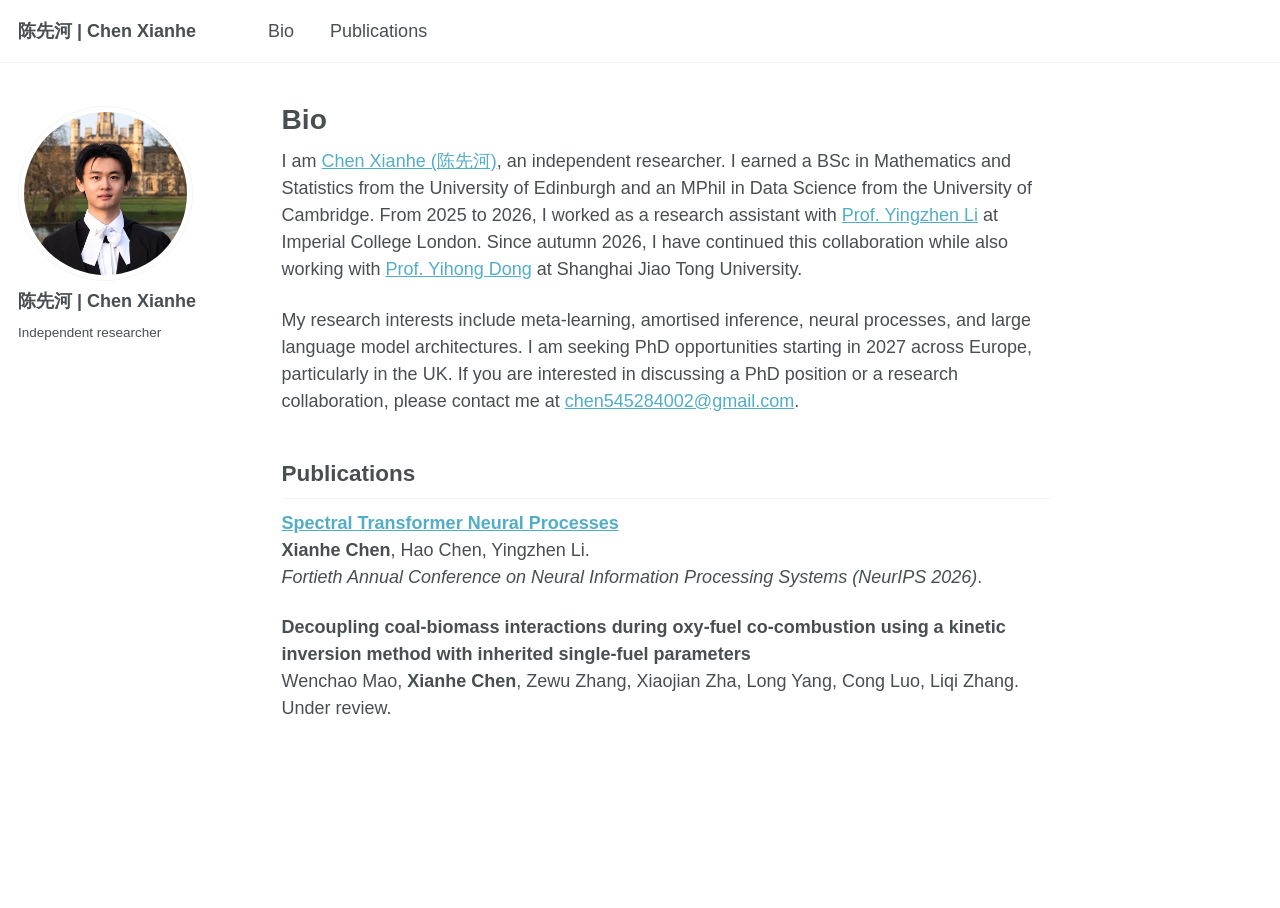
==== index.html @ 6006684e "Add files via upload" ====
<!doctype html><html lang="en"><head><meta charset="utf-8"><meta name="viewport" content="width=device-width, initial-scale=1"><title>Bio - 陈先河 | Chen Xianhe</title><meta name="description" content="Chen Xianhe, independent researcher"><link rel="stylesheet" href="./main.css"></head><body><div class="masthead"><div class="masthead__inner-wrap"><div class="masthead__menu"><nav id="site-nav" class="greedy-nav"><ul class="visible-links"><li class="masthead__menu-item masthead__menu-item--lg persist"><a href="./">陈先河 | Chen Xianhe</a></li><li class="masthead__menu-item"><a href="./">Bio</a></li><li class="masthead__menu-item"><a href="#publications">Publications</a></li></ul></nav></div></div></div><div id="main" role="main"><div class="sidebar sticky"><div itemscope itemtype="http://schema.org/Person"><div class="author__avatar"><img src="./images/chen-xianhe-avatar.png" class="author__avatar" alt="Chen Xianhe"></div><div class="author__content"><h3 class="author__name">陈先河 | Chen Xianhe</h3><p class="author__bio">Independent researcher</p></div></div></div><article class="page" itemscope itemtype="http://schema.org/CreativeWork"><div class="page__inner-wrap"><header><h1 class="page__title" itemprop="headline">Bio</h1></header><section class="page__content" itemprop="text"><p>I am <a href="./about-me/">Chen Xianhe (陈先河)</a>, an independent researcher. I earned a BSc in Mathematics and Statistics from the University of Edinburgh and an MPhil in Data Science from the University of Cambridge. From 2025 to 2026, I worked as a research assistant with <a href="https://profiles.imperial.ac.uk/yingzhen.li">Prof. Yingzhen Li</a> at Imperial College London. Since autumn 2026, I have continued this collaboration while also working with <a href="https://scholar.google.com/citations?user=-bNMkykAAAAJ">Prof. Yihong Dong</a> at Shanghai Jiao Tong University.</p><p>My research interests include meta-learning, amortised inference, neural processes, and large language model architectures. I am seeking PhD opportunities starting in 2027 across Europe, particularly in the UK. If you are interested in discussing a PhD position or a research collaboration, please contact me at <a href="mailto:chen545284002@gmail.com">chen545284002@gmail.com</a>.</p><h2 id="publications">Publications</h2><p><strong><a href="https://arxiv.org/abs/2605.09498">Spectral Transformer Neural Processes</a></strong><br><strong>Xianhe Chen</strong>, Hao Chen, Yingzhen Li.<br><em>Fortieth Annual Conference on Neural Information Processing Systems (NeurIPS 2026)</em>.</p><p><strong>Decoupling coal-biomass interactions during oxy-fuel co-combustion using a kinetic inversion method with inherited single-fuel parameters</strong><br>Wenchao Mao, <strong>Xianhe Chen</strong>, Zewu Zhang, Xiaojian Zha, Long Yang, Cong Luo, Liqi Zhang.<br>Under review.</p></section></div></article></div></body></html>
---- main.css ----
:root{--global-base-color: #2f7f93;--global-bg-color: #fff;--global-footer-bg-color: #f2f3f3;--global-border-color: #f2f3f3;--global-dark-border-color: #bdc1c4;--global-code-background-color: #fafafa;--global-code-text-color: #313436;--global-fig-caption-color: mix(#fff, #494e52, 25%);--global-link-color: #52adc8;--global-link-color-hover: mix(#000, #2f7f93, 25%);--global-link-color-visited: mix(#fff, #2f7f93, 25%);--global-masthead-link-color: #494e52;--global-masthead-link-color-hover: mix(#000, #7a8288, 25%);--global-text-color: #494e52;--global-text-color-light: #bdc1c4;--global-thead-color: #f2f3f3}html[data-theme="dark"]{--global-base-color: #0ea1c5;--global-bg-color: #474747;--global-footer-bg-color: #474747;--global-border-color: #bdc1c4;--global-dark-border-color: #dadada;--global-code-background-color: #fafafa;--global-code-text-color: #313436;--global-fig-caption-color: #bdc1c4;--global-link-color: #0ea1c5;--global-link-color-hover: #0b7994;--global-link-color-visited: #4ab9d4;--global-masthead-link-color: #fff;--global-masthead-link-color-hover: #0ea1c5;--global-text-color: #fff;--global-text-color-light: #f3f3f3;--global-thead-color: #ededed}a:focus{outline:thin dotted #f89406;outline:5px auto #f89406;outline-offset:-2px}*,*:before,*:after{-moz-box-sizing:border-box;-webkit-box-sizing:border-box;box-sizing:border-box}html{box-sizing:border-box;background-color:var(--global-bg-color);font-size:16px;-webkit-text-size-adjust:100%;-ms-text-size-adjust:100%}@media (min-width: 48em){html{font-size:18px}}body{margin:0}::-moz-selection{color:#fff;background:#000}::selection{color:#fff;background:#000}article,aside,details,figcaption,figure,footer,header,hgroup,main,nav,section{display:block}audio,canvas,video{display:inline-block;*display:inline;*zoom:1}audio:not([controls]){display:none}a{color:var(--global-link-color)}a:hover,a:active{outline:0}sub,sup{position:relative;font-size:75%;line-height:0;vertical-align:baseline}sup{top:-0.5em}sub{bottom:-0.25em}img{max-width:100%;width:auto\9;height:auto;vertical-align:middle;border:0;-ms-interpolation-mode:bicubic}#map_canvas img,.google-maps img{max-width:none}button,input,select,textarea{margin:0;font-size:100%;vertical-align:middle}button,input{*overflow:visible;line-height:normal}button::-moz-focus-inner,input::-moz-focus-inner{padding:0;border:0}button,html input[type="button"],input[type="reset"],input[type="submit"]{-webkit-appearance:button;cursor:pointer}label,select,button,input[type="button"],input[type="reset"],input[type="submit"],input[type="radio"],input[type="checkbox"]{cursor:pointer}input[type="search"]{box-sizing:content-box;-webkit-appearance:textfield}input[type="search"]::-webkit-search-decoration,input[type="search"]::-webkit-search-cancel-button{-webkit-appearance:none}textarea{overflow:auto;vertical-align:top}html{position:relative;min-height:100%;scroll-behavior:smooth}body{color:var(--global-text-color);background-color:var(--global-bg-color);margin:0;padding:70px 0 0;padding-bottom:9em;font-family:-apple-system,".SFNSText-Regular","San Francisco","Roboto","Segoe UI","Helvetica Neue","Lucida Grande",Arial,sans-serif;line-height:1.5}body.overflow--hidden{overflow:hidden}h1,h2,h3,h4,h5,h6{margin:2em 0 0.5em;line-height:1.2;font-family:-apple-system,".SFNSText-Regular","San Francisco","Roboto","Segoe UI","Helvetica Neue","Lucida Grande",Arial,sans-serif;font-weight:bold}h1{margin-top:0;font-size:1.563em}h2{font-size:1.25em}h3{font-size:1em}h4{font-size:.75em}h5{font-size:.75em}h6{font-size:.75em}small,.small{font-size:.75em}p{margin-bottom:1.3em}u,ins{text-decoration:none;border-bottom:1px solid var(--global-text-color)}u a,ins a{color:inherit}del a{color:inherit}p,pre,blockquote,ul,ol,dl,figure,table,fieldset{orphans:3;widows:3}abbr[title],abbr[data-original-title]{text-decoration:none;cursor:help;border-bottom:1px dotted var(--global-text-color)}blockquote{margin:2em 1em 2em 0;padding-left:1em;padding-right:1em;font-style:italic;border-left:0.25em solid var(--global-border-color)}blockquote cite{font-style:italic}blockquote cite:before{content:"\2014";padding-right:5px}a:hover,a:active{outline:0}tt,code,kbd,samp,pre{font-family:Monaco,Consolas,"Lucida Console",monospace}pre{overflow-x:auto}a>code,figcaption>code,li>code,p>code,td>code{color:var(--global-code-text-color);padding-top:0.1rem;padding-bottom:0.1rem;font-size:.75em;background:var(--global-code-background-color);border:1px solid var(--global-thead-color);border-radius:4px;box-shadow:0 1px 1px rgba(0,0,0,0.125)}a>code:before,a>code:after,figcaption>code:before,figcaption>code:after,li>code:before,li>code:after,p>code:before,p>code:after,td>code:before,td>code:after{letter-spacing:-0.2em;content:"\00a0"}a>code{color:inherit}pre>code{color:var(--global-code-text-color)}hr{display:block;margin:1em 0;border:0;border-top:1px solid var(--global-border-color)}ul li,ol li{margin-bottom:0.5em}li ul,li ol{margin-top:0.5em}figure{display:-webkit-box;display:flex;-webkit-box-pack:justify;justify-content:space-between;-webkit-box-align:start;align-items:flex-start;flex-wrap:wrap;margin:2em 0}figure img,figure iframe,figure .fluid-width-video-wrapper{margin-bottom:1em}figure img{width:100%;border-radius:4px;-webkit-transition:all 0.2s ease-in-out;transition:all 0.2s ease-in-out}figure>a{display:block}@media (min-width: 37.5em){figure.half>a,figure.half>img{width:calc(50% - 0.5em)}}figure.half figcaption{width:100%}@media (min-width: 37.5em){figure.third>a,figure.third>img{width:calc(33.3333% - 0.5em)}}figure.third figcaption{width:100%}figcaption{margin-bottom:0.5em;color:var(--global-fig-caption-color);font-family:Georgia,Times,serif;font-size:.75em}figcaption a{color:inherit;text-decoration:none;border-bottom:1px solid var(--global-border-color);-webkit-transition:all 0.2s ease-in-out;transition:all 0.2s ease-in-out}figcaption a:hover{color:#000;border-bottom-color:#000}svg:not(:root){overflow:hidden}nav ul{margin:0;padding:0}nav li{list-style:none}nav a{text-decoration:none}nav ul li,nav ol li{margin-bottom:0}nav li ul,nav li ol{margin-top:0}@-webkit-keyframes intro{0%{opacity:0}100%{opacity:1}}@keyframes intro{0%{opacity:0}100%{opacity:1}}b,i,strong,em,blockquote,p,q,span,figure,img,h1,h2,header,input,a,tr,td,form button,input[type="submit"],.btn,#goog-wm-sb,.highlight,.archive__item-teaser{-webkit-transition:all 0.2s ease-in-out;transition:all 0.2s ease-in-out}@media print{.masthead,.toc,.page__share,.page__related,.ads,.page__footer{display:none}}.hidden{display:none;visibility:hidden}.load{display:none}.transparent{opacity:0}.visually-hidden,.screen-reader-text,.screen-reader-text span,.screen-reader-shortcut{position:absolute !important;clip:rect(1px, 1px, 1px, 1px);height:1px !important;width:1px !important;border:0 !important;overflow:hidden}body:hover .visually-hidden a,body:hover .visually-hidden input,body:hover .visually-hidden button{display:none !important}.screen-reader-text:focus,.screen-reader-shortcut:focus{clip:auto !important;height:auto !important;width:auto !important;display:block;font-size:1em;font-weight:bold;padding:15px 23px 14px;background:var(--global-text-color);z-index:100000;text-decoration:none;box-shadow:0 0 2px 2px rgba(0,0,0,0.6)}.skip-link{position:fixed;z-index:20;margin:0;font-family:-apple-system,".SFNSText-Regular","San Francisco","Roboto","Segoe UI","Helvetica Neue","Lucida Grande",Arial,sans-serif;white-space:nowrap}.skip-link li{height:0;width:0;list-style:none}.text-left{text-align:left}.text-center{text-align:center}.text-right{text-align:right}.text-justify{text-align:justify}.text-nowrap{white-space:nowrap}.cf{clear:both}.wrapper{max-width:925px;margin-left:auto;margin-right:auto}.wrapper:after{content:" ";display:block;clear:both}.wordwrap{white-space:pre-wrap;white-space:-moz-pre-wrap;white-space:-pre-wrap;white-space:-o-pre-wrap;word-wrap:break-word}.align-left{display:block;margin-left:auto;margin-right:auto}@media (min-width: 37.5em){.align-left{float:left;margin-right:1em}}.align-right{display:block;margin-left:auto;margin-right:auto}@media (min-width: 37.5em){.align-right{float:right;margin-left:1em}}.align-center{display:block;margin-left:auto;margin-right:auto}@media (min-width: 57.8125em){.full{margin-right:-19.4915254237% !important}}.icon{display:inline-block;fill:currentColor;width:1em;height:1.1em;line-height:1;position:relative;top:-0.1em;vertical-align:middle}.icon-pad-right{padding-right:0.5em;margin-right:0.5em}.social-icons .fa{color:#000}.social-icons .fa-bluesky,.social-icons .fa-bluesky-square{color:#1184fe}.social-icons .fa-behance,.social-icons .fa-behance-square{color:#1769FF}.social-icons .fa-dribbble{color:#ea4c89}.social-icons .fa-facebook,.social-icons .fa-facebook-square{color:#3b5998}.social-icons .fa-flickr{color:#ff0084}.social-icons .fa-foursquare{color:#0072b1}.social-icons .fa-google-plus,.social-icons .fa-google-plus-square{color:#dd4b39}.social-icons .fa-instagram{color:#517fa4}.social-icons .fa-kaggle,.social-icons .fa-kaggle-square{color:#20c0ff}.social-icons .fa-lastfm,.social-icons .fa-lastfm-square{color:#d51007}.social-icons .fa-linkedin,.social-icons .fa-linkedin-square{color:#007bb6}.social-icons .fa-mastodon,.social-icons .fa-mastodon-square{color:#6364ff}.social-icons .ai-orcid,.social-icons .ai-orcid-square{color:#a6ce39}.social-icons .fa-pinterest,.social-icons .fa-pinterest-p,.social-icons .fa-pinterest-square{color:#cb2027}.social-icons .fa-rss,.social-icons .fa-rss-square{color:#fa9b39}.social-icons .fa-soundcloud{color:#f30}.social-icons .fa-stack-exchange,.social-icons .fa-stack-overflow{color:#fe7a15}.social-icons .fa-tumblr,.social-icons .fa-tumblr-square{color:#32506d}.social-icons .fa-twitter,.social-icons .fa-twitter-square{color:#55acee}.social-icons .fa-vimeo,.social-icons .fa-vimeo-square{color:#1ab7ea}.social-icons .fa-vine{color:#00bf8f}.social-icons .fa-youtube,.social-icons .fa-youtube-square,.social-icons .fa-youtube-play{color:#b00}.social-icons .fa-xing,.social-icons .fa-xing-square{color:#006567}.navicon{position:relative;display:inline-block;vertical-align:middle;width:28px;height:4px;background:var(--global-masthead-link-color);margin:auto;-webkit-transition:0.3s;transition:0.3s}.navicon:before,.navicon:after{content:"";position:absolute;left:0;width:28px;height:4px;background:var(--global-masthead-link-color);-webkit-transition:0.3s;transition:0.3s}.navicon:before{top:-8px}.navicon:after{bottom:-8px}.close .navicon{background:transparent}.close .navicon:before,.close .navicon:after{-webkit-transform-origin:50% 50%;-ms-transform-origin:50% 50%;transform-origin:50% 50%;top:0;width:28px}.close .navicon:before{-webkit-transform:rotate3d(0, 0, 1, 45deg);transform:rotate3d(0, 0, 1, 45deg)}.close .navicon:after{-webkit-transform:rotate3d(0, 0, 1, -45deg);transform:rotate3d(0, 0, 1, -45deg)}@media (min-width: 57.8125em){.sticky{clear:both;position:-webkit-sticky;position:sticky;top:2em}.sticky::after{clear:both;content:"";display:table}.sticky>*{display:block}}.well{min-height:20px;padding:19px;margin-bottom:20px;background-color:#f5f5f5;border:1px solid #e3e3e3;border-radius:4px;box-shadow:inset 0 1px 1px rgba(0,0,0,0.05)}.show-modal{overflow:hidden;position:relative}.show-modal:before{position:absolute;content:"";top:0;left:0;width:100%;height:100%;z-index:999;background-color:rgba(255,255,255,0.85)}.show-modal .modal{display:block}.modal{display:none;position:fixed;width:300px;top:50%;left:50%;margin-left:-150px;margin-top:-150px;min-height:0;z-index:9999;background:var(--global-text-color);border:1px solid var(--global-border-color);border-radius:4px;box-shadow:0 1px 1px rgba(0,0,0,0.125)}.modal__title{margin:0;padding:0.5em 1em}.modal__supporting-text{padding:0 1em 0.5em 1em}.modal__actions{padding:0.5em 1em;border-top:1px solid var(--global-border-color)}.footnote{color:var(--global-text-color-light);text-decoration:none}.footnotes{color:var(--global-text-color-light)}.footnotes ol,.footnotes li,.footnotes p{margin-bottom:0;font-size:.75em}a.reversefootnote{color:var(--global-text-color-light);text-decoration:none}a.reversefootnote:hover{text-decoration:underline}.required{color:#ee5f5b;font-weight:bold}table{margin-bottom:1em;width:100%;font-family:-apple-system,".SFNSText-Regular","San Francisco","Roboto","Segoe UI","Helvetica Neue","Lucida Grande",Arial,sans-serif;font-size:.75em;border-collapse:collapse;border:1px solid var(--global-border-color)}table+table{margin-top:1em}thead{background-color:var(--global-border-color);border-bottom:1px solid var(--global-border-color)}th{padding:0.5em;font-weight:bold;text-align:left;border-right:1px solid var(--global-border-color)}td{padding:0.5em;border-bottom:1px solid var(--global-border-color);border-right:1px solid var(--global-border-color)}tr,td,th{vertical-align:middle}.btn,#goog-wm-sb{display:inline-block;margin-bottom:0.25em;padding:0.5em 1em;color:#fff !important;font-family:-apple-system,".SFNSText-Regular","San Francisco","Roboto","Segoe UI","Helvetica Neue","Lucida Grande",Arial,sans-serif;font-size:.75em;font-weight:bold;text-align:center;text-decoration:none;background-color:var(--global-base-color);border:0 !important;border-radius:4px;cursor:pointer}.btn:hover,#goog-wm-sb:hover{background-color:#333}.btn .icon,#goog-wm-sb .icon{margin-right:0.5em}.btn .icon+.hidden,#goog-wm-sb .icon+.hidden{margin-left:-0.5em}.btn--block{display:block;width:100%}.btn--block+.btn--block{margin-top:0.25em}.btn--inverse{color:var(--global-text-color-light) !important;border:1px solid var(--global-border-color) !important;background-color:var(--global-bg-color)}.btn--inverse:hover{color:#fff !important;border-color:var(--global-text-color-light)}.btn--light-outline{border:1px solid #fff !important;background-color:transparent}.btn--info{background-color:#2f7f93}.btn--info:hover{background-color:#266676}.btn--warning{background-color:#f89406}.btn--warning:hover{background-color:#c67605}.btn--success{background-color:#62c462}.btn--success:hover{background-color:#4e9d4e}.btn--danger{background-color:#ee5f5b}.btn--danger:hover{background-color:#be4c49}.btn--disabled{pointer-events:none;cursor:not-allowed;filter:alpha(opacity=65);box-shadow:none;opacity:0.65}.btn--bluesky{background-color:#1184fe}.btn--bluesky:hover{background-color:#0e6acb}.btn--facebook{background-color:#3b5998}.btn--facebook:hover{background-color:#2f477a}.btn--google-plus{background-color:#dd4b39}.btn--google-plus:hover{background-color:#b13c2e}.btn--linkedin{background-color:#007bb6}.btn--linkedin:hover{background-color:#006292}.btn--mastodon{background-color:#6364ff}.btn--mastodon:hover{background-color:#4f50cc}.btn--twitter{background-color:#55acee}.btn--twitter:hover{background-color:#448abe}.btn--x-large{font-size:1.25em}.btn--large{font-size:1em}.btn--small{font-size:.6875em}.notice{margin:2em 0 !important;padding:1em;font-family:-apple-system,".SFNSText-Regular","San Francisco","Roboto","Segoe UI","Helvetica Neue","Lucida Grande",Arial,sans-serif;font-size:.75em !important;text-indent:initial;background-color:#f2f3f3;border-radius:4px;box-shadow:0 1px 1px rgba(122,130,136,0.25);color:var(--global-code-text-color)}.notice h4{margin-top:0 !important;margin-bottom:0.75em}.page__content .notice h4{margin-bottom:0;font-size:1em}.notice p:last-child{margin-bottom:0 !important}.notice h4+p{margin-top:0;padding-top:0}.notice a{color:#7a8288}.notice a:hover{color:#494e52}.notice code{background-color:#f8f9f9}.notice ul:last-child{margin-bottom:0}.notice--primary{margin:2em 0 !important;padding:1em;font-family:-apple-system,".SFNSText-Regular","San Francisco","Roboto","Segoe UI","Helvetica Neue","Lucida Grande",Arial,sans-serif;font-size:.75em !important;text-indent:initial;background-color:#f2f3f3;border-radius:4px;box-shadow:0 1px 1px rgba(122,130,136,0.25);color:var(--global-code-text-color)}.notice--primary h4{margin-top:0 !important;margin-bottom:0.75em}.page__content .notice--primary h4{margin-bottom:0;font-size:1em}.notice--primary p:last-child{margin-bottom:0 !important}.notice--primary h4+p{margin-top:0;padding-top:0}.notice--primary a{color:#7a8288}.notice--primary a:hover{color:#494e52}.notice--primary code{background-color:#f8f9f9}.notice--primary ul:last-child{margin-bottom:0}.notice--info{margin:2em 0 !important;padding:1em;font-family:-apple-system,".SFNSText-Regular","San Francisco","Roboto","Segoe UI","Helvetica Neue","Lucida Grande",Arial,sans-serif;font-size:.75em !important;text-indent:initial;background-color:#eaf2f4;border-radius:4px;box-shadow:0 1px 1px rgba(47,127,147,0.25);color:var(--global-code-text-color)}.notice--info h4{margin-top:0 !important;margin-bottom:0.75em}.page__content .notice--info h4{margin-bottom:0;font-size:1em}.notice--info p:last-child{margin-bottom:0 !important}.notice--info h4+p{margin-top:0;padding-top:0}.notice--info a{color:#2f7f93}.notice--info a:hover{color:#1c4c58}.notice--info code{background-color:#f5f9fa}.notice--info ul:last-child{margin-bottom:0}.notice--warning{margin:2em 0 !important;padding:1em;font-family:-apple-system,".SFNSText-Regular","San Francisco","Roboto","Segoe UI","Helvetica Neue","Lucida Grande",Arial,sans-serif;font-size:.75em !important;text-indent:initial;background-color:#fef4e6;border-radius:4px;box-shadow:0 1px 1px rgba(248,148,6,0.25);color:var(--global-code-text-color)}.notice--warning h4{margin-top:0 !important;margin-bottom:0.75em}.page__content .notice--warning h4{margin-bottom:0;font-size:1em}.notice--warning p:last-child{margin-bottom:0 !important}.notice--warning h4+p{margin-top:0;padding-top:0}.notice--warning a{color:#f89406}.notice--warning a:hover{color:#955904}.notice--warning code{background-color:#fffaf3}.notice--warning ul:last-child{margin-bottom:0}.notice--success{margin:2em 0 !important;padding:1em;font-family:-apple-system,".SFNSText-Regular","San Francisco","Roboto","Segoe UI","Helvetica Neue","Lucida Grande",Arial,sans-serif;font-size:.75em !important;text-indent:initial;background-color:#eff9ef;border-radius:4px;box-shadow:0 1px 1px rgba(98,196,98,0.25);color:var(--global-code-text-color)}.notice--success h4{margin-top:0 !important;margin-bottom:0.75em}.page__content .notice--success h4{margin-bottom:0;font-size:1em}.notice--success p:last-child{margin-bottom:0 !important}.notice--success h4+p{margin-top:0;padding-top:0}.notice--success a{color:#62c462}.notice--success a:hover{color:#3b763b}.notice--success code{background-color:#f7fcf7}.notice--success ul:last-child{margin-bottom:0}.notice--danger{margin:2em 0 !important;padding:1em;font-family:-apple-system,".SFNSText-Regular","San Francisco","Roboto","Segoe UI","Helvetica Neue","Lucida Grande",Arial,sans-serif;font-size:.75em !important;text-indent:initial;background-color:#fdefef;border-radius:4px;box-shadow:0 1px 1px rgba(238,95,91,0.25);color:var(--global-code-text-color)}.notice--danger h4{margin-top:0 !important;margin-bottom:0.75em}.page__content .notice--danger h4{margin-bottom:0;font-size:1em}.notice--danger p:last-child{margin-bottom:0 !important}.notice--danger h4+p{margin-top:0;padding-top:0}.notice--danger a{color:#ee5f5b}.notice--danger a:hover{color:#8f3937}.notice--danger code{background-color:#fef7f7}.notice--danger ul:last-child{margin-bottom:0}.masthead{position:fixed;background:var(--global-bg-color);height:fit-content;top:0;width:100%;-webkit-animation:intro 0.3s both;animation:intro 0.3s both;-webkit-animation-delay:0.15s;animation-delay:0.15s;z-index:20}.masthead::after{content:"";position:absolute;bottom:0;height:1px;background:var(--global-border-color);width:100%}.masthead__inner-wrap{max-width:925px;margin-left:auto;margin-right:auto;clear:both;padding:0.5em 1em;font-family:-apple-system,".SFNSText-Regular","San Francisco","Roboto","Segoe UI","Helvetica Neue","Lucida Grande",Arial,sans-serif}.masthead__inner-wrap:after{content:" ";display:block;clear:both}.masthead__inner-wrap::after{clear:both;content:"";display:table}@media (min-width: 80em){.masthead__inner-wrap{max-width:1280px}}.masthead__inner-wrap nav{z-index:10}.masthead__inner-wrap a{text-decoration:none}.masthead__menu ul{margin:0;padding:0;clear:both;list-style-type:none}.masthead__menu-item{background-color:var(--global-bg-color);display:block;list-style-type:none;white-space:nowrap}.masthead__menu-item--lg{padding-right:2em;font-weight:700}.masthead__menu-item.selected a{color:var(--global-text-color);font-weight:700;border-bottom:2px solid var(--global-text-color);pointer-events:none;cursor:default}.masthead__menu-item.selected a:hover{color:var(--global-text-color);border-bottom:2px solid var(--global-text-color)}.breadcrumbs{max-width:925px;margin-left:auto;margin-right:auto;clear:both;margin-top:0;margin-bottom:0;padding-left:2em;padding-right:2em;font-family:-apple-system,".SFNSText-Regular","San Francisco","Roboto","Segoe UI","Helvetica Neue","Lucida Grande",Arial,sans-serif;-webkit-animation:intro 0.3s both;animation:intro 0.3s both;-webkit-animation-delay:0.30s;animation-delay:0.30s}.breadcrumbs:after{content:" ";display:block;clear:both}.breadcrumbs::after{clear:both;content:"";display:table}@media (min-width: 57.8125em){.breadcrumbs{padding-left:1em;padding-right:1em}}@media (min-width: 80em){.breadcrumbs{max-width:1280px}}.breadcrumbs ol{padding:0;list-style:none;font-size:.75em}@media (min-width: 57.8125em){.breadcrumbs ol{width:83.0508474576%;float:right;margin-right:0}}@media (min-width: 80em){.breadcrumbs ol{padding-left:4.2372881356%}}.breadcrumbs li{display:inline}.breadcrumbs .current{font-weight:bold}.pagination{clear:both;width:100%;float:left;margin-left:0;margin-right:0;clear:both;margin-top:1em;padding-top:1em}.pagination::after{clear:both;content:"";display:table}.pagination ul{margin:0;padding:0;list-style-type:none;font-family:-apple-system,".SFNSText-Regular","San Francisco","Roboto","Segoe UI","Helvetica Neue","Lucida Grande",Arial,sans-serif}.pagination li{display:block;float:left;margin-left:-1px}.pagination li a{margin-bottom:0.25em;padding:0.5em 1em;font-family:-apple-system,".SFNSText-Regular","San Francisco","Roboto","Segoe UI","Helvetica Neue","Lucida Grande",Arial,sans-serif;font-size:14px;font-weight:bold;line-height:1.5;text-align:center;text-decoration:none;color:var(--global-text-color-light);border:1px solid var(--global-border-color);border-radius:0}.pagination li a:hover{color:var(--global-link-color-hover)}.pagination li a.current{color:#fff;background:var(--global-base-color)}.pagination li a.disabled{color:var(--global-text-color-light);pointer-events:none;cursor:not-allowed}.pagination li:first-child{margin-left:0}.pagination li:first-child a{border-top-left-radius:4px;border-bottom-left-radius:4px}.pagination li:last-child a{border-top-right-radius:4px;border-bottom-right-radius:4px}.pagination--pager{display:block;padding:1em 2em;float:left;width:50%;font-family:-apple-system,".SFNSText-Regular","San Francisco","Roboto","Segoe UI","Helvetica Neue","Lucida Grande",Arial,sans-serif;font-size:1em;font-weight:bold;text-align:center;text-decoration:none;color:var(--global-text-color-light);border:1px solid var(--global-border-color);border-radius:4px}.pagination--pager:hover{color:var(--global-link-color-hover)}.pagination--pager:first-child{border-top-right-radius:0;border-bottom-right-radius:0}.pagination--pager:last-child{margin-left:-1px;border-top-left-radius:0;border-bottom-left-radius:0}.pagination--pager.disabled{color:var(--global-text-color-light);pointer-events:none;cursor:not-allowed}.page__content+.pagination,.page__meta+.pagination,.comment__date+.pagination,.page__share+.pagination,.page__comments+.pagination{margin-top:2em;padding-top:2em;border-top:1px solid var(--global-border-color)}.greedy-nav{position:relative;min-width:250px;background:var(--global-bg-color)}.greedy-nav a{display:block;margin:0 1rem;padding:0.5rem 0;color:var(--global-masthead-link-color);text-decoration:none}.greedy-nav a:hover{color:var(--global-masthead-link-color-hover)}.greedy-nav button{position:absolute;height:2.5rem;right:0;padding:0 0.5rem;border:0;outline:none;background-color:var(--global-bg-color);color:var(--global-text-color);cursor:pointer;z-index:100}.greedy-nav .visible-links{display:table}.greedy-nav .visible-links li{display:table-cell;vertical-align:middle}.greedy-nav .visible-links li:first-child{font-weight:bold;text-wrap:wrap}.greedy-nav .visible-links li:first-child a{margin-left:0}.greedy-nav .visible-links li:last-child a{margin-right:0}.greedy-nav .visible-links #theme-toggle a{width:25px;display:flex;justify-content:center;cursor:pointer}.greedy-nav .visible-links a{position:relative}.greedy-nav .visible-links a:before{content:"";position:absolute;left:0;bottom:0;height:4px;background:var(--global-border-color);width:100%;-webkit-transition:all 0.2s ease-in-out;transition:all 0.2s ease-in-out;-webkit-transform:scaleX(0);-ms-transform:scaleX(0);transform:scaleX(0)}.greedy-nav .visible-links a:hover:before{-webkit-transform:scaleX(1);-ms-transform:scaleX(1);transform:scaleX(1)}.greedy-nav .hidden-links{position:absolute;top:100%;right:0;margin-top:15px;padding:5px;border:1px solid var(--global-border-color);border-radius:4px;background:var(--global-bg-color);box-shadow:0 0 10px rgba(0,0,0,0.25)}.greedy-nav .hidden-links a{margin:0;padding:10px 20px;font-size:1em}.greedy-nav .hidden-links a:hover{color:var(--global-masthead-link-color-hover);background:var(--global-border-color)}.greedy-nav .hidden-links:before{content:"";position:absolute;top:-11px;right:10px;width:0;border-style:solid;border-width:0 10px 10px;border-color:var(--global-border-color) transparent;display:block;z-index:0}.greedy-nav .hidden-links:after{content:"";position:absolute;top:-10px;right:10px;width:0;border-style:solid;border-width:0 10px 10px;border-color:var(--global-bg-color) transparent;display:block;z-index:1}.greedy-nav .hidden-links li{display:block;border-bottom:1px solid var(--global-border-color)}.greedy-nav .hidden-links li:last-child{border-bottom:none}.nav__list{font-size:1.25rem}.nav__list ul{margin-bottom:1em}.nav__list a{display:block;padding:0.125em 0;color:inherit}.nav__list a:hover{text-decoration:underline}.nav__list .active{margin-left:-0.5em;padding-left:0.5em;padding-right:0.5em;color:#fff;font-weight:bold;background:var(--global-base-color);border-radius:4px}.nav__list .active:hover{color:#fff}.nav__title{margin:0;padding:0.5rem 1rem;font-family:-apple-system,".SFNSText-Regular","San Francisco","Roboto","Segoe UI","Helvetica Neue","Lucida Grande",Arial,sans-serif;font-size:1em;font-weight:bold}.nav__sub-title{display:block;margin:0.5rem 0;padding:0.5rem 0;font-family:-apple-system,".SFNSText-Regular","San Francisco","Roboto","Segoe UI","Helvetica Neue","Lucida Grande",Arial,sans-serif;font-size:.75em;font-weight:bold;text-transform:uppercase;border-bottom:1px solid var(--global-border-color)}.toc{font-family:-apple-system,".SFNSText-Regular","San Francisco","Roboto","Segoe UI","Helvetica Neue","Lucida Grande",Arial,sans-serif;color:var(--global-text-color-light);text-transform:uppercase;letter-spacing:1px;background-color:#fff;border:1px solid var(--global-border-color);border-radius:4px;box-shadow:0 1px 1px rgba(0,0,0,0.125)}.toc .nav__title{color:#fff;font-size:.75em;background:var(--global-base-color);border-top-left-radius:4px;border-top-right-radius:4px}.toc__menu{margin:0;padding:0;width:100%;list-style:none;font-size:0.8rem}.toc__menu a{display:block;padding:0.5rem 1rem;color:var(--global-code-text-color);font-size:.6875em;font-weight:bold;line-height:1.5;border-bottom:1px solid var(--global-border-color);text-decoration-line:none !important}.toc__menu a:hover{color:#000;background:var(--global-link-color-hover)}.toc__menu>li:last-child a{border-bottom:none}.toc__menu li ul>li a{padding-left:2rem;font-weight:normal}.toc__menu li>ul li{display:none}@media (min-width: 48em){.toc__menu li>ul li{display:block}}.page__footer{clear:both;background-color:var(--global-footer-bg-color);color:var(--global-text-color-light);float:left;margin-left:0;margin-right:0;margin-top:3em;width:100%;clear:both;height:auto;position:fixed;bottom:0;-webkit-animation:intro 0.3s both;animation:intro 0.3s both;-webkit-animation-delay:0.45s;animation-delay:0.45s;border-top:1px solid var(--global-dark-border-color)}.page__footer::after{clear:both;content:"";display:table}.page__footer footer{clear:both;margin-left:auto;margin-right:auto;margin-top:1em;max-width:100%;padding:0 1em 1em}.page__footer footer::after{clear:both;content:"";display:table}@media (min-width: 80em){.page__footer footer{max-width:1280px}}.page__footer a{color:inherit;text-decoration:none}.page__footer a:hover{text-decoration:underline}.page__footer .fas,.page__footer .fab,.page__footer .far,.page__footer .fal{color:var(--global-text-color-light)}@media screen and (max-width: 768px){.page__footer{position:relative;bottom:auto}}.page__footer-copyright{font-family:-apple-system,".SFNSText-Regular","San Francisco","Roboto","Segoe UI","Helvetica Neue","Lucida Grande",Arial,sans-serif;font-size:.6875em}.page__footer-follow ul{margin:0;padding:0;list-style-type:none}.page__footer-follow li{display:inline-block;padding-top:5px;padding-bottom:5px;font-family:-apple-system,".SFNSText-Regular","San Francisco","Roboto","Segoe UI","Helvetica Neue","Lucida Grande",Arial,sans-serif;font-size:.75em;text-transform:uppercase}.page__footer-follow li+li:before{content:"";padding-right:5px}.page__footer-follow a{padding-right:10px;font-weight:bold}.page__footer-follow .social-icons a{white-space:nowrap}div.highlighter-rouge,figure.highlight{position:relative;margin-bottom:1em;padding:1em;border:1px solid var(--global-border-color);border-radius:4px;background-color:var(--global-code-background-color);box-shadow:0 1px 1px rgba(0,0,0,0.125);font-size:1.25em}div.highlighter-rouge:before,figure.highlight:before{position:absolute;top:0;right:0;padding:0.5em;background-color:#f2f3f3;content:"\f121";font-family:"Font Awesome 6 Free" !important;font-size:.75em;line-height:1;text-transform:none;speak:none}div.highlighter-rouge .highlight,figure.highlight .highlight{margin:0;font-family:Monaco,Consolas,"Lucida Console",monospace;font-size:.75em;line-height:1.8}.highlight table td{padding:5px}.highlight table pre{margin:0}.highlight .c{color:#93a1a1}.highlight .err{color:#586e75}.highlight .g{color:#586e75}.highlight .k{color:#859900}.highlight .l{color:#586e75}.highlight .n{color:#586e75}.highlight .o{color:#859900}.highlight .x{color:#cb4b16}.highlight .p{color:#586e75}.highlight .cm{color:#93a1a1}.highlight .cp{color:#859900}.highlight .c1{color:#93a1a1}.highlight .cs{color:#859900}.highlight .gd{color:#2aa198}.highlight .ge{color:#586e75;font-style:italic}.highlight .gr{color:#dc322f}.highlight .gh{color:#cb4b16}.highlight .gi{color:#859900}.highlight .go{color:#586e75}.highlight .gp{color:#586e75}.highlight .gs{color:#586e75;font-weight:bold}.highlight .gu{color:#cb4b16}.highlight .gt{color:#586e75}.highlight .kc{color:#cb4b16}.highlight .kd{color:#22b3eb}.highlight .kn{color:#859900}.highlight .kp{color:#859900}.highlight .kr{color:#22b3eb}.highlight .kt{color:#dc322f}.highlight .ld{color:#586e75}.highlight .m{color:#2aa198}.highlight .s{color:#2aa198}.highlight .na{color:#586e75}.highlight .nb{color:#B58900}.highlight .nc{color:#22b3eb}.highlight .no{color:#cb4b16}.highlight .nd{color:#22b3eb}.highlight .ni{color:#cb4b16}.highlight .ne{color:#cb4b16}.highlight .nf{color:#22b3eb}.highlight .nl{color:#586e75}.highlight .nn{color:#586e75}.highlight .nx{color:#586e75}.highlight .py{color:#586e75}.highlight .nt{color:#22b3eb}.highlight .nv{color:#22b3eb}.highlight .ow{color:#859900}.highlight .w{color:#586e75}.highlight .mf{color:#2aa198}.highlight .mh{color:#2aa198}.highlight .mi{color:#2aa198}.highlight .mo{color:#2aa198}.highlight .sb{color:#93a1a1}.highlight .sc{color:#2aa198}.highlight .sd{color:#586e75}.highlight .s2{color:#2aa198}.highlight .se{color:#cb4b16}.highlight .sh{color:#586e75}.highlight .si{color:#2aa198}.highlight .sx{color:#2aa198}.highlight .sr{color:#dc322f}.highlight .s1{color:#2aa198}.highlight .ss{color:#2aa198}.highlight .bp{color:#22b3eb}.highlight .vc{color:#22b3eb}.highlight .vg{color:#22b3eb}.highlight .vi{color:#22b3eb}.highlight .il{color:#2aa198}form{margin:0 0 5px 0}form fieldset{margin-bottom:5px;padding:0;border-width:0}form legend{display:block;width:100%;margin-bottom:10px;*margin-left:-7px;padding:0;color:var(--global-text-color);border:0;border-bottom:1px solid #ccc;white-space:normal}form p{margin-bottom:5px / 2}form ul{list-style-type:none;margin:0 0 5px 0;padding:0}form br{display:none}label,input,button,select,textarea{vertical-align:baseline;*vertical-align:middle}input,button,select,textarea{box-sizing:border-box;font-family:-apple-system,".SFNSText-Regular","San Francisco","Roboto","Segoe UI","Helvetica Neue","Lucida Grande",Arial,sans-serif}label{display:block;margin-bottom:0.25em;color:var(--global-text-color);cursor:pointer}label small{font-size:.75em}label input,label textarea,label select{display:block}input,textarea,select{display:inline-block;width:100%;padding:0.25em;margin-bottom:0.5em;color:var(--global-text-color);background-color:#fff;border:1px solid #ccc;border-radius:4px;box-shadow:0 1px 1px rgba(0,0,0,0.125)}input:hover,textarea:hover,select:hover{border-color:var(--global-base-color)}.input-mini{width:60px}.input-small{width:90px}input[type="image"],input[type="checkbox"],input[type="radio"]{width:auto;height:auto;padding:0;margin:3px 0;*margin-top:0;line-height:normal;cursor:pointer;border-radius:0;border:0 \9}input[type="checkbox"],input[type="radio"]{box-sizing:border-box;padding:0;*width:13px;*height:13px}input[type="image"]{border:0;box-shadow:none}input[type="file"]{width:auto;padding:initial;line-height:initial;border:initial;background-color:transparent;background-color:initial;box-shadow:none}input[type="button"],input[type="reset"],input[type="submit"]{width:auto;height:auto;cursor:pointer;*overflow:visible}select,input[type="file"]{*margin-top:4px}select{width:auto;background-color:#fff}select[multiple],select[size]{height:auto}textarea{resize:vertical;height:auto;overflow:auto;vertical-align:top}input[type="hidden"]{display:none}.form{position:relative}.radio,.checkbox{padding-left:18px;font-weight:normal}.radio input[type="radio"],.checkbox input[type="checkbox"]{float:left;margin-left:-18px}.radio.inline,.checkbox.inline{display:inline-block;padding-top:5px;margin-bottom:0;vertical-align:middle}.radio.inline+.radio.inline,.checkbox.inline+.checkbox.inline{margin-left:10px}input[disabled],select[disabled],textarea[disabled],input[readonly],select[readonly],textarea[readonly]{opacity:0.5;cursor:not-allowed}input:focus,textarea:focus{border-color:var(--global-border-color);outline:0;outline:thin dotted \9}input[type="file"]:focus,input[type="radio"]:focus,input[type="checkbox"]:focus,select:focus{box-shadow:none}.help-block,.help-inline{color:#2f7f93}.help-block{display:block;margin-bottom:1em;line-height:1em}.help-inline{display:inline-block;vertical-align:middle;padding-left:5px}.form-inline input,.form-inline textarea,.form-inline select{display:inline-block;margin-bottom:0}.form-inline label{display:inline-block}.form-inline .radio,.form-inline .checkbox,.form-inline .radio{padding-left:0;margin-bottom:0;vertical-align:middle}.form-inline .radio input[type="radio"],.form-inline .checkbox input[type="checkbox"]{float:left;margin-left:0;margin-right:3px}.form-search input,.form-search textarea,.form-search select{display:inline-block;margin-bottom:0}.form-search .search-query{padding-left:14px;padding-right:14px;margin-bottom:0;border-radius:14px}.form-search label{display:inline-block}.form-search .radio,.form-search .checkbox,.form-inline .radio{padding-left:0;margin-bottom:0;vertical-align:middle}.form-search .radio input[type="radio"],.form-search .checkbox input[type="checkbox"]{float:left;margin-left:0;margin-right:3px}.form--loading:before{content:''}.form--loading .form__spinner{display:block}.form:before{position:absolute;top:0;left:0;width:100%;height:100%;background-color:rgba(255,255,255,0.7);z-index:10}.form__spinner{display:none;position:absolute;top:50%;left:50%;z-index:11}#goog-fixurl ul{list-style:none;margin-left:0;padding-left:0}#goog-fixurl ul li{list-style-type:none}#goog-wm-qt{width:auto;margin-right:10px;margin-bottom:20px;padding:8px 20px;display:inline-block;font-size:.75em;background-color:#fff;color:#000;border-width:2px !important;border-style:solid !important;border-color:gray;border-radius:4px}#main{max-width:925px;margin-left:auto;margin-right:auto;clear:both;margin-top:2em;padding-left:1em;padding-right:1em;animation:intro 0.3s both;animation-delay:0.35s}#main:after{content:" ";display:block;clear:both}#main::after{clear:both;content:"";display:table}@media (min-width: 80em){#main{max-width:1280px}}@media (min-width: 57.8125em){.page{width:83.0508474576%;float:right;margin-right:0;padding-left:4.2372881356%;padding-right:16.9491525424%}}.page .page__inner-wrap{clear:both;width:100%;float:left;margin-left:0;margin-right:0}.page .page__inner-wrap .page__content,.page .page__inner-wrap .page__meta,.page .page__inner-wrap .comment__date,.page .page__inner-wrap .page__share{clear:both;width:100%;float:left;margin-left:0;margin-right:0}.page__title{margin-top:0;line-height:1}.page__title+.page__meta,.page__title+.comment__date{margin-top:-0.5em}.page__lead{font-family:-apple-system,".SFNSText-Regular","San Francisco","Roboto","Segoe UI","Helvetica Neue","Lucida Grande",Arial,sans-serif;font-size:1.25em}.page__content h2{padding-bottom:0.5em;border-bottom:1px solid var(--global-border-color)}.page__content p,.page__content li,.page__content dl{font-size:1em}.page__content p{margin:0 0 1.3em}.page__content a{text-decoration:underline}.page__content a:hover{text-decoration:underline}.page__content a:hover img{box-shadow:0 0 10px rgba(0,0,0,0.25)}.page__content dt{margin-top:1em;font-family:-apple-system,".SFNSText-Regular","San Francisco","Roboto","Segoe UI","Helvetica Neue","Lucida Grande",Arial,sans-serif;font-weight:bold}.page__content dd{margin-left:1em;font-family:-apple-system,".SFNSText-Regular","San Francisco","Roboto","Segoe UI","Helvetica Neue","Lucida Grande",Arial,sans-serif;font-size:.75em}.page__content .small{font-size:.75em}.page__content blockquote+.small{margin-top:-1.5em;padding-left:1.25rem}.page__hero{position:relative;margin-bottom:2em;clear:both;animation:intro 0.3s both;animation-delay:0.25s}.page__hero::after{clear:both;content:"";display:table}.page__hero--overlay{position:relative;margin-bottom:2em;padding:3em 0;clear:both;background-size:cover;background-repeat:no-repeat;background-position:center;animation:intro 0.3s both;animation-delay:0.25s}.page__hero--overlay::after{clear:both;content:"";display:table}.page__hero--overlay a{color:#fff}.page__hero--overlay .wrapper{padding-left:1em;padding-right:1em}@media (min-width: 80em){.page__hero--overlay .wrapper{max-width:1280px}}.page__hero--overlay .page__title,.page__hero--overlay .page__meta,.page__hero--overlay .comment__date,.page__hero--overlay .page__lead,.page__hero--overlay .btn,.page__hero--overlay #goog-wm-sb{color:#fff;text-shadow:1px 1px 4px rgba(0,0,0,0.5)}.page__hero--overlay .page__lead{max-width:768px}.page__hero--overlay .page__title{font-size:1.953em}@media (min-width: 37.5em){.page__hero--overlay .page__title{font-size:2.441em}}.page__hero-image{width:100%;height:auto;-ms-interpolation-mode:bicubic}.page__hero-caption{position:absolute;bottom:0;right:0;margin:0 auto;padding:2px 5px;color:#fff;font-family:Georgia,Times,serif;font-size:.6875em;background:#000;text-align:right;z-index:5;opacity:0.5;border-radius:4px 0 4px 0}@media (min-width: 57.8125em){.page__hero-caption{padding:5px 10px}}.page__hero-caption a{color:#fff;text-decoration:none}.page__share{margin-top:2em;padding-top:1em;border-top:1px solid var(--global-border-color)}@media (max-width: 37.5em){.page__share .btn span,.page__share #goog-wm-sb span{border:0;clip:rect(0 0 0 0);height:1px;margin:-1px;overflow:hidden;padding:0;position:absolute;width:1px}}.page__share-title{margin-bottom:10px;font-size:.75em;text-transform:uppercase}.page__meta,.comment__date{margin-top:2em;color:var(--global-text-color-light);font-family:-apple-system,".SFNSText-Regular","San Francisco","Roboto","Segoe UI","Helvetica Neue","Lucida Grande",Arial,sans-serif;font-size:.75em}.page__meta p,.comment__date p{margin:0}.page__meta a,.comment__date a{color:inherit}.page__meta-title{margin-bottom:10px;font-size:.75em;text-transform:uppercase}.page__taxonomy .sep{display:none}.page__taxonomy strong{margin-right:10px}.page__taxonomy-item{display:inline-block;margin-right:5px;margin-bottom:8px;padding:5px 10px;text-decoration:none;border:1px solid var(--global-border-color);border-radius:4px}.page__taxonomy-item:hover{text-decoration:none;color:var(--global-link-color-hover)}.page__comments{clear:both;width:100%;float:left;margin-left:0;margin-right:0}.page__comments-title{margin-top:2rem;margin-bottom:10px;padding-top:2rem;font-size:.75em;border-top:1px solid var(--global-border-color);text-transform:uppercase}.page__comments-form{padding:1em;background:var(--global-border-color);transition:all 0.2s ease-in-out}.page__comments-form.disabled input,.page__comments-form.disabled button,.page__comments-form.disabled textarea,.page__comments-form.disabled label{pointer-events:none;cursor:not-allowed;filter:alpha(opacity=65);box-shadow:none;opacity:0.65}.comment{clear:both;margin:1em 0}.comment::after{clear:both;content:"";display:table}.comment:not(:last-child){border-bottom:1px solid var(--global-border-color)}.comment__avatar-wrapper{float:left;width:60px;height:60px}@media (min-width: 57.8125em){.comment__avatar-wrapper{width:100px;height:100px}}.comment__avatar{width:40px;height:40px;border-radius:50%}@media (min-width: 57.8125em){.comment__avatar{width:80px;height:80px;padding:5px;border:1px solid var(--global-border-color)}}.comment__content-wrapper{float:right;width:calc(100% - 60px)}@media (min-width: 57.8125em){.comment__content-wrapper{width:calc(100% - 100px)}}.comment__author{margin:0}.comment__author a{text-decoration:none}.comment__date{margin:0}.comment__date a{text-decoration:none}.page__related{margin-top:2em;padding-top:1em;border-top:1px solid var(--global-border-color);clear:both;float:left}.page__related::after{clear:both;content:"";display:table}@media (min-width: 57.8125em){.page__related{margin-left:21.186440678%}}.page__related a{color:inherit;text-decoration:none}.page__related-title{margin-bottom:10px;font-size:.75em;text-transform:uppercase}.archive{margin-bottom:2em}@media (min-width: 48em){.archive{width:100%;float:left;margin-left:0;margin-right:0}}@media (min-width: 57.8125em){.archive{width:83.0508474576%;float:right;margin-right:0;padding-left:4.2372881356%}}.archive a{text-decoration:underline}.archive a:hover{text-decoration:underline}.archive a:hover img{box-shadow:0 0 10px rgba(0,0,0,0.25)}.archive__subtitle{margin:1.414em 0 0;padding-bottom:0.5em;font-size:1em;color:var(--global-text-color-light);border-bottom:1px solid var(--global-border-color)}.archive__subtitle+.list__item .archive__item-title{margin-top:0.5em}.archive__item-title{margin-bottom:0.25em;font-family:-apple-system,".SFNSText-Regular","San Francisco","Roboto","Segoe UI","Helvetica Neue","Lucida Grande",Arial,sans-serif}.archive__item-title a+a{opacity:0.5}.page__content .archive__item-title{margin-top:1em;border-bottom:none}.archive__item-excerpt{margin-top:0;font-size:.75em}.archive__item-excerpt+p{text-indent:0}.archive__item-teaser{border-radius:4px;overflow:hidden}.archive__item-teaser img{width:100%}.archive__item:hover .archive__item-teaser{box-shadow:0 0 10px rgba(0,0,0,0.25)}.archive__item:hover .archive__item-title{text-decoration:underline}@media (min-width: 48em){.list__item{padding-right:auto}}@media (min-width: 57.8125em){.list__item{padding-right:auto}}@media (min-width: 80em){.list__item{padding-right:auto}}.list__item .page__meta,.list__item .comment__date{margin:0 0 4px}.grid__item{margin-bottom:2em}.grid__item .page__meta,.grid__item .comment__date{margin:0 0 4px}.grid__item .archive__item-title{margin-top:0.5em;font-size:1em}.grid__item .archive__item-excerpt{display:none}@media (min-width: 37.5em){.grid__item{width:48.9795918367%;float:left}.grid__item:nth-child(2n+1){margin-left:0;margin-right:-100%;clear:both;margin-left:0}.grid__item:nth-child(2n+2){margin-left:51.0204081633%;margin-right:-100%;clear:none}.grid__item .archive__item-teaser{max-height:200px}}@media (min-width: 48em){.grid__item{margin-left:0;margin-right:0;width:23.4693877551%;float:left}.grid__item:nth-child(4n+1){margin-left:0;margin-right:-100%;clear:both;margin-left:0}.grid__item:nth-child(4n+2){margin-left:25.5102040816%;margin-right:-100%;clear:none}.grid__item:nth-child(4n+3){margin-left:51.0204081633%;margin-right:-100%;clear:none}.grid__item:nth-child(4n+4){margin-left:76.5306122449%;margin-right:-100%;clear:none}.grid__item .archive__item-teaser{max-height:120px}.grid__item .archive__item-excerpt{display:block;font-size:.75em}}.feature__wrapper{clear:both;margin-bottom:2em;border-bottom:1px solid var(--global-border-color)}.feature__wrapper::after{clear:both;content:"";display:table}.feature__item{margin-bottom:2em;font-size:1.25rem}@media (min-width: 37.5em){.feature__item{margin-bottom:0;width:32.2033898305%;float:left}.feature__item:nth-child(3n+1){margin-left:0;margin-right:-100%;clear:both;margin-left:0}.feature__item:nth-child(3n+2){margin-left:33.8983050847%;margin-right:-100%;clear:none}.feature__item:nth-child(3n+3){margin-left:67.7966101695%;margin-right:-100%;clear:none}.feature__item .feature__item-teaser{max-height:200px;overflow:hidden}}.feature__item--left{clear:both;width:100%;float:left;margin-left:0;margin-right:0;font-size:1.25rem}.feature__item--left .archive__item-teaser{margin-bottom:2em}@media (min-width: 37.5em){.feature__item--left .archive__item-teaser{width:40.6779661017%;float:left;margin-right:1.6949152542%}.feature__item--left .archive__item-body{width:57.6271186441%;float:right;margin-right:0;padding-left:4.2372881356%;padding-right:8.4745762712%}}.feature__item--right{clear:both;width:100%;float:left;margin-left:0;margin-right:0;font-size:1.25rem}.feature__item--right .archive__item-teaser{margin-bottom:2em}@media (min-width: 37.5em){.feature__item--right{text-align:right}.feature__item--right .archive__item-teaser{width:40.6779661017%;float:right;margin-left:1.6949152542%}.feature__item--right .archive__item-body{width:57.6271186441%;float:left;margin-left:0;padding-left:4.2372881356%;padding-right:8.4745762712%}}.feature__item--center{clear:both;width:100%;float:left;margin-left:0;margin-right:0;font-size:1.25rem}.feature__item--center .archive__item-teaser{margin-bottom:2em}@media (min-width: 37.5em){.feature__item--center{text-align:center}.feature__item--center .archive__item-teaser{margin:0 auto;width:40.6779661017%}.feature__item--center .archive__item-body{margin:0 auto;width:57.6271186441%}}.sidebar{-webkit-transform:translate3d(0, 0, 0);transform:translate3d(0, 0, 0);clear:both;margin-bottom:1em}.sidebar::after{clear:both;content:"";display:table}@media (orientation: portrait){.sidebar{margin-top:1em}}@media screen and (min-width: 1024px){.sidebar{height:100vh;overflow-y:auto;position:fixed;padding-top:70px}}@media (min-width: 57.8125em){.sidebar{width:15.2542372881%;float:left;margin-right:1.6949152542%;opacity:1;-webkit-transition:opacity 0.2s ease-in-out;transition:opacity 0.2s ease-in-out}.sidebar:hover{opacity:1}}@media (min-width: 80em){.sidebar{max-width:250px;padding-right:0}}.sidebar h2,.sidebar h3,.sidebar h4,.sidebar h5,.sidebar h6{margin-bottom:0;font-family:-apple-system,".SFNSText-Regular","San Francisco","Roboto","Segoe UI","Helvetica Neue","Lucida Grande",Arial,sans-serif}.sidebar h3,.sidebar h4{font-size:1em}.sidebar p,.sidebar li{font-family:-apple-system,".SFNSText-Regular","San Francisco","Roboto","Segoe UI","Helvetica Neue","Lucida Grande",Arial,sans-serif;font-size:.75em;line-height:1.5}.sidebar img{width:100%}.sidebar__right{margin-bottom:1em}@media (min-width: 57.8125em){.sidebar__right{position:relative;float:right;width:auto;margin-left:2.5423728814%;z-index:10}}@media (min-width: 80em){.sidebar__right{width:auto}}.toc{background-color:var(--global-bg-color);border:1px solid var(--global-border-color);border-radius:4px;box-shadow:0 1px 1px rgba(0,0,0,0.125);padding:1em}.toc .nav__title{color:var(--global-text-color);font-size:.75em;background:transparent;border:0;padding:0}.toc .toc__menu{margin:0;padding:0;width:100%;list-style:none;font-size:.75em}.toc .toc__menu a{display:block;padding:0.25rem 0;color:var(--global-text-color);font-size:.6875em;font-weight:normal;line-height:1.5;border-bottom:0}.toc .toc__menu a:hover{text-decoration:underline}.toc .toc__menu>li>a{font-weight:bold}.toc .toc__menu li ul>li a{padding-left:1rem;font-weight:normal}.toc .toc__menu li ul li ul>li a{padding-left:2rem}.toc .toc__menu li ul li ul li ul>li a{padding-left:3rem}.author__avatar{display:table-cell;vertical-align:top;width:36px}@media (min-width: 57.8125em){.author__avatar{display:block;width:auto;height:auto}}.author__avatar img{max-width:175px;border-radius:50%}@media (min-width: 57.8125em){.author__avatar img{padding:5px;border:1px solid var(--global-border-color)}}.author__content{display:table-cell;vertical-align:top;padding-left:15px;padding-right:25px;line-height:1}@media (min-width: 57.8125em){.author__content{display:block;width:100%;padding-left:0;padding-right:0}}.author__name{margin:0}@media (min-width: 57.8125em){.author__name{margin-top:10px;margin-bottom:10px}}.sidebar .author__name{font-family:-apple-system,".SFNSText-Regular","San Francisco","Roboto","Segoe UI","Helvetica Neue","Lucida Grande",Arial,sans-serif;font-size:1em}.sidebar .author__desktop{display:none}@media screen and (min-width: 1024px){.sidebar .author__desktop{display:block}}.author__pronouns{margin:0}@media (min-width: 57.8125em){.author__pronouns{margin-top:10px;margin-bottom:10px}}.author__bio{margin:0}@media (min-width: 57.8125em){.author__bio{margin-top:10px;margin-bottom:20px}}.author__urls-wrapper{position:relative;display:table-cell;vertical-align:middle;font-family:-apple-system,".SFNSText-Regular","San Francisco","Roboto","Segoe UI","Helvetica Neue","Lucida Grande",Arial,sans-serif;z-index:10;position:relative;cursor:pointer}.author__urls-wrapper li:last-child a{margin-bottom:0}@media (min-width: 57.8125em){.author__urls-wrapper{display:block}}.author__urls-wrapper button{margin-bottom:0}@media (min-width: 57.8125em){.author__urls-wrapper button{display:none}}.author__urls{display:none;position:absolute;right:0;margin-top:15px;padding:10px;list-style-type:none;border:1px solid var(--global-border-color);border-radius:4px;background:var(--global-bg-color);z-index:-1;box-shadow:0 0 10px rgba(0,0,0,0.25);cursor:default}@media (min-width: 57.8125em){.author__urls{display:block;position:relative;margin:0;padding:0;border:0;background:transparent;box-shadow:none}}.author__urls:before{display:block;content:"";position:absolute;top:-11px;left:calc(50% - 10px);width:0;border-style:solid;border-width:0 10px 10px;border-color:var(--global-border-color) transparent;z-index:0}@media (min-width: 57.8125em){.author__urls:before{display:none}}.author__urls:after{display:block;content:"";position:absolute;top:-10px;left:calc(50% - 10px);width:0;border-style:solid;border-width:0 10px 10px;border-color:#fff transparent;z-index:1}@media (min-width: 57.8125em){.author__urls:after{display:none}}.author__urls li{white-space:nowrap}.author__urls a{display:block;margin-bottom:5px;padding-right:5px;padding-top:2px;padding-bottom:2px;color:inherit;font-size:1em;text-decoration:none}.author__urls a:hover{text-decoration:underline}.cv-container{max-width:1000px;margin:0 auto;font-family:'Roboto', 'Helvetica Neue', Helvetica, Arial, sans-serif;color:var(--global-text-color);line-height:1.6}.cv-header{margin-bottom:2rem;border-bottom:2px solid var(--global-thead-color);padding-bottom:1rem}.cv-header h1{margin-bottom:0.5rem;color:var(--global-text-color)}.cv-contact-info{display:flex;flex-wrap:wrap;gap:1rem;margin-bottom:0.5rem}.cv-contact-item{display:flex;align-items:center;gap:0.5rem}.cv-profiles{display:flex;gap:1rem;margin-top:0.5rem}.cv-profile-item{display:flex;align-items:center;gap:0.5rem}.cv-profile-item a{color:var(--global-link-color);text-decoration:none}.cv-profile-item a:hover{text-decoration:underline}.cv-section{margin-bottom:2rem}.cv-section h2{border-bottom:1px solid var(--global-border-color);padding-bottom:0.5rem;margin-bottom:1rem;display:flex;align-items:center;gap:0.5rem;color:var(--global-text-color)}.cv-section h2 i{color:var(--global-text-color)}.cv-item{margin-bottom:1.5rem}.cv-list{list-style-type:none}.cv-item-header{display:flex;justify-content:space-between;margin-bottom:0.5rem}.cv-item-title{font-weight:bold;font-size:1.1rem}.cv-item-date{color:var(--global-text-color)}.cv-item-subtitle{color:var(--global-text-color);margin-bottom:0.5rem}.cv-item-summary{margin-bottom:0.5rem}.cv-item-highlights{margin-top:0.5rem;padding-left:1.5rem}.cv-item-highlights li{margin-bottom:0.25rem}.cv-item-courses li{margin-bottom:0.25rem}.cv-skills{display:grid;grid-template-columns:repeat(auto-fill, minmax(300px, 1fr));gap:1.5rem}.cv-skill-category h3{margin-bottom:0.5rem;color:var(--global-text-color)}.cv-skill-keywords{display:flex;flex-wrap:wrap;gap:0.5rem}.cv-skill-keyword{background-color:var(--global-bg-color);padding:0.25rem 0.5rem;border-radius:4px;font-size:0.9rem}.cv-project-keywords{display:flex;flex-wrap:wrap;gap:0.5rem;margin-top:0.5rem}.cv-project-keyword{background-color:var(--global-bg-color);color:var(--global-thead-color);padding:0.25rem 0.5rem;border-radius:4px;font-size:0.9rem}.cv-languages{display:flex;flex-wrap:wrap;gap:1rem}.cv-language{display:flex;flex-direction:column}.cv-language-name{font-weight:bold}.cv-language-fluency{color:var(--global-text-color);font-size:0.9rem}.cv-interests{display:grid;grid-template-columns:repeat(auto-fill, minmax(300px, 1fr));gap:1.5rem}.cv-interest h3{margin-bottom:0.5rem;color:var(--global-text-color)}.cv-interest-keywords{display:flex;flex-wrap:wrap;gap:0.5rem}.cv-interest-keyword{background-color:var(--global-bg-color);padding:0.25rem 0.5rem;border-radius:4px;font-size:0.9rem}.cv-references{font-style:italic;color:var(--global-text-color)}@media print{.cv-container{max-width:100%}.cv-header{border-bottom-color:var(--global-border-color)}.cv-section h2{border-bottom-color:var(--global-border-color)}.cv-skill-keyword,.cv-project-keyword,.cv-interest-keyword{border:1px solid var(--global-border-color);background-color:transparent}}
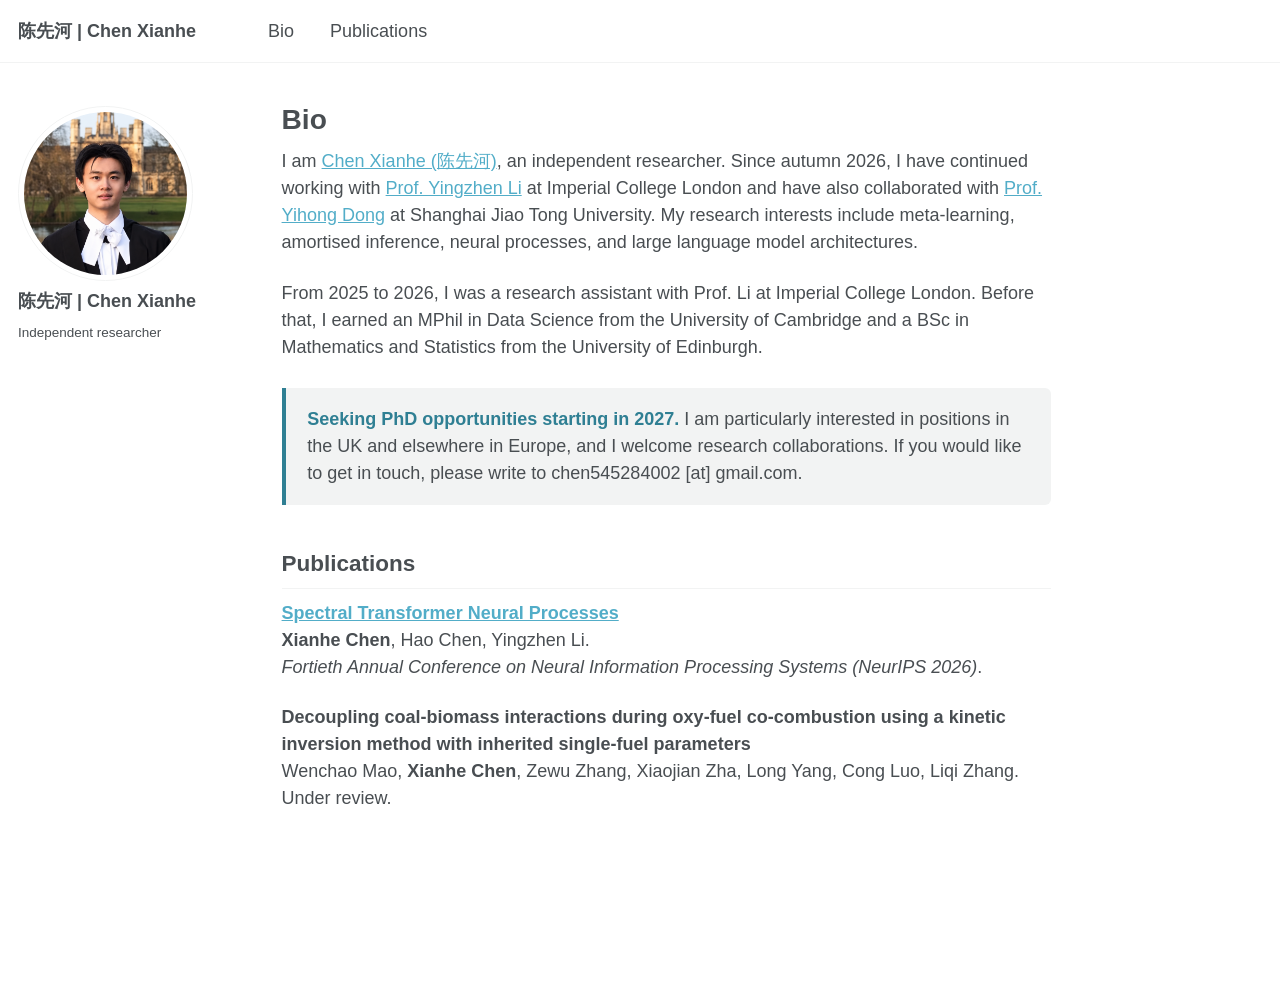
==== commit 7a4f5dce: "Add files via upload" ====
--- a/index.html
+++ b/index.html
@@ -1 +1 @@
-<!doctype html><html lang="en"><head><meta charset="utf-8"><meta name="viewport" content="width=device-width, initial-scale=1"><title>Bio - 陈先河 | Chen Xianhe</title><meta name="description" content="Chen Xianhe, independent researcher"><link rel="stylesheet" href="./main.css"></head><body><div class="masthead"><div class="masthead__inner-wrap"><div class="masthead__menu"><nav id="site-nav" class="greedy-nav"><ul class="visible-links"><li class="masthead__menu-item masthead__menu-item--lg persist"><a href="./">陈先河 | Chen Xianhe</a></li><li class="masthead__menu-item"><a href="./">Bio</a></li><li class="masthead__menu-item"><a href="#publications">Publications</a></li></ul></nav></div></div></div><div id="main" role="main"><div class="sidebar sticky"><div itemscope itemtype="http://schema.org/Person"><div class="author__avatar"><img src="./images/chen-xianhe-avatar.png" class="author__avatar" alt="Chen Xianhe"></div><div class="author__content"><h3 class="author__name">陈先河 | Chen Xianhe</h3><p class="author__bio">Independent researcher</p></div></div></div><article class="page" itemscope itemtype="http://schema.org/CreativeWork"><div class="page__inner-wrap"><header><h1 class="page__title" itemprop="headline">Bio</h1></header><section class="page__content" itemprop="text"><p>I am <a href="./about-me/">Chen Xianhe (陈先河)</a>, an independent researcher. I earned a BSc in Mathematics and Statistics from the University of Edinburgh and an MPhil in Data Science from the University of Cambridge. From 2025 to 2026, I worked as a research assistant with <a href="https://profiles.imperial.ac.uk/yingzhen.li">Prof. Yingzhen Li</a> at Imperial College London. Since autumn 2026, I have continued this collaboration while also working with <a href="https://scholar.google.com/citations?user=-bNMkykAAAAJ">Prof. Yihong Dong</a> at Shanghai Jiao Tong University.</p><p>My research interests include meta-learning, amortised inference, neural processes, and large language model architectures. I am seeking PhD opportunities starting in 2027 across Europe, particularly in the UK. If you are interested in discussing a PhD position or a research collaboration, please contact me at <a href="mailto:chen545284002@gmail.com">chen545284002@gmail.com</a>.</p><h2 id="publications">Publications</h2><p><strong><a href="https://arxiv.org/abs/2605.09498">Spectral Transformer Neural Processes</a></strong><br><strong>Xianhe Chen</strong>, Hao Chen, Yingzhen Li.<br><em>Fortieth Annual Conference on Neural Information Processing Systems (NeurIPS 2026)</em>.</p><p><strong>Decoupling coal-biomass interactions during oxy-fuel co-combustion using a kinetic inversion method with inherited single-fuel parameters</strong><br>Wenchao Mao, <strong>Xianhe Chen</strong>, Zewu Zhang, Xiaojian Zha, Long Yang, Cong Luo, Liqi Zhang.<br>Under review.</p></section></div></article></div></body></html>+<!doctype html><html lang="en"><head><meta charset="utf-8"><meta name="viewport" content="width=device-width, initial-scale=1"><title>Chen Xianhe (陈先河) | Independent Researcher</title><meta name="description" content="Chen Xianhe (陈先河) is an independent researcher working on meta-learning, amortised inference, neural processes, and large language model architectures. Explore his biography and publications."><link rel="canonical" href="https://chanxianhe.github.io/website/"><link rel="stylesheet" href="./main.css"></head><body><div class="masthead"><div class="masthead__inner-wrap"><div class="masthead__menu"><nav id="site-nav" class="greedy-nav"><ul class="visible-links"><li class="masthead__menu-item masthead__menu-item--lg persist"><a href="./">陈先河 | Chen Xianhe</a></li><li class="masthead__menu-item"><a href="./">Bio</a></li><li class="masthead__menu-item"><a href="#publications">Publications</a></li></ul></nav></div></div></div><div id="main" role="main"><div class="sidebar sticky"><div itemscope itemtype="http://schema.org/Person"><div class="author__avatar"><img src="./images/chen-xianhe-avatar.png" class="author__avatar" alt="Chen Xianhe"></div><div class="author__content"><h3 class="author__name">陈先河 | Chen Xianhe</h3><p class="author__bio">Independent researcher</p></div></div></div><article class="page" itemscope itemtype="http://schema.org/CreativeWork"><div class="page__inner-wrap"><header><h1 class="page__title" itemprop="headline">Bio</h1></header><section class="page__content" itemprop="text"><p>I am <a href="./about-me/">Chen Xianhe (陈先河)</a>, an independent researcher. Since autumn 2026, I have continued working with <a href="https://profiles.imperial.ac.uk/yingzhen.li">Prof. Yingzhen Li</a> at Imperial College London and have also collaborated with <a href="https://scholar.google.com/citations?user=-bNMkykAAAAJ">Prof. Yihong Dong</a> at Shanghai Jiao Tong University. My research interests include meta-learning, amortised inference, neural processes, and large language model architectures.</p><p>From 2025 to 2026, I was a research assistant with Prof. Li at Imperial College London. Before that, I earned an MPhil in Data Science from the University of Cambridge and a BSc in Mathematics and Statistics from the University of Edinburgh.</p><div class="opportunity-note"><p><strong>Seeking PhD opportunities starting in 2027.</strong> I am particularly interested in positions in the UK and elsewhere in Europe, and I welcome research collaborations. If you would like to get in touch, please write to chen545284002 [at] gmail.com.</p></div><h2 id="publications">Publications</h2><p><strong><a href="https://arxiv.org/abs/2605.09498">Spectral Transformer Neural Processes</a></strong><br><strong>Xianhe Chen</strong>, Hao Chen, Yingzhen Li.<br><em>Fortieth Annual Conference on Neural Information Processing Systems (NeurIPS 2026)</em>.</p><p><strong>Decoupling coal-biomass interactions during oxy-fuel co-combustion using a kinetic inversion method with inherited single-fuel parameters</strong><br>Wenchao Mao, <strong>Xianhe Chen</strong>, Zewu Zhang, Xiaojian Zha, Long Yang, Cong Luo, Liqi Zhang.<br>Under review.</p></section></div></article></div></body></html>
--- a/main.css
+++ b/main.css
@@ -1 +1,3 @@
 :root{--global-base-color: #2f7f93;--global-bg-color: #fff;--global-footer-bg-color: #f2f3f3;--global-border-color: #f2f3f3;--global-dark-border-color: #bdc1c4;--global-code-background-color: #fafafa;--global-code-text-color: #313436;--global-fig-caption-color: mix(#fff, #494e52, 25%);--global-link-color: #52adc8;--global-link-color-hover: mix(#000, #2f7f93, 25%);--global-link-color-visited: mix(#fff, #2f7f93, 25%);--global-masthead-link-color: #494e52;--global-masthead-link-color-hover: mix(#000, #7a8288, 25%);--global-text-color: #494e52;--global-text-color-light: #bdc1c4;--global-thead-color: #f2f3f3}html[data-theme="dark"]{--global-base-color: #0ea1c5;--global-bg-color: #474747;--global-footer-bg-color: #474747;--global-border-color: #bdc1c4;--global-dark-border-color: #dadada;--global-code-background-color: #fafafa;--global-code-text-color: #313436;--global-fig-caption-color: #bdc1c4;--global-link-color: #0ea1c5;--global-link-color-hover: #0b7994;--global-link-color-visited: #4ab9d4;--global-masthead-link-color: #fff;--global-masthead-link-color-hover: #0ea1c5;--global-text-color: #fff;--global-text-color-light: #f3f3f3;--global-thead-color: #ededed}a:focus{outline:thin dotted #f89406;outline:5px auto #f89406;outline-offset:-2px}*,*:before,*:after{-moz-box-sizing:border-box;-webkit-box-sizing:border-box;box-sizing:border-box}html{box-sizing:border-box;background-color:var(--global-bg-color);font-size:16px;-webkit-text-size-adjust:100%;-ms-text-size-adjust:100%}@media (min-width: 48em){html{font-size:18px}}body{margin:0}::-moz-selection{color:#fff;background:#000}::selection{color:#fff;background:#000}article,aside,details,figcaption,figure,footer,header,hgroup,main,nav,section{display:block}audio,canvas,video{display:inline-block;*display:inline;*zoom:1}audio:not([controls]){display:none}a{color:var(--global-link-color)}a:hover,a:active{outline:0}sub,sup{position:relative;font-size:75%;line-height:0;vertical-align:baseline}sup{top:-0.5em}sub{bottom:-0.25em}img{max-width:100%;width:auto\9;height:auto;vertical-align:middle;border:0;-ms-interpolation-mode:bicubic}#map_canvas img,.google-maps img{max-width:none}button,input,select,textarea{margin:0;font-size:100%;vertical-align:middle}button,input{*overflow:visible;line-height:normal}button::-moz-focus-inner,input::-moz-focus-inner{padding:0;border:0}button,html input[type="button"],input[type="reset"],input[type="submit"]{-webkit-appearance:button;cursor:pointer}label,select,button,input[type="button"],input[type="reset"],input[type="submit"],input[type="radio"],input[type="checkbox"]{cursor:pointer}input[type="search"]{box-sizing:content-box;-webkit-appearance:textfield}input[type="search"]::-webkit-search-decoration,input[type="search"]::-webkit-search-cancel-button{-webkit-appearance:none}textarea{overflow:auto;vertical-align:top}html{position:relative;min-height:100%;scroll-behavior:smooth}body{color:var(--global-text-color);background-color:var(--global-bg-color);margin:0;padding:70px 0 0;padding-bottom:9em;font-family:-apple-system,".SFNSText-Regular","San Francisco","Roboto","Segoe UI","Helvetica Neue","Lucida Grande",Arial,sans-serif;line-height:1.5}body.overflow--hidden{overflow:hidden}h1,h2,h3,h4,h5,h6{margin:2em 0 0.5em;line-height:1.2;font-family:-apple-system,".SFNSText-Regular","San Francisco","Roboto","Segoe UI","Helvetica Neue","Lucida Grande",Arial,sans-serif;font-weight:bold}h1{margin-top:0;font-size:1.563em}h2{font-size:1.25em}h3{font-size:1em}h4{font-size:.75em}h5{font-size:.75em}h6{font-size:.75em}small,.small{font-size:.75em}p{margin-bottom:1.3em}u,ins{text-decoration:none;border-bottom:1px solid var(--global-text-color)}u a,ins a{color:inherit}del a{color:inherit}p,pre,blockquote,ul,ol,dl,figure,table,fieldset{orphans:3;widows:3}abbr[title],abbr[data-original-title]{text-decoration:none;cursor:help;border-bottom:1px dotted var(--global-text-color)}blockquote{margin:2em 1em 2em 0;padding-left:1em;padding-right:1em;font-style:italic;border-left:0.25em solid var(--global-border-color)}blockquote cite{font-style:italic}blockquote cite:before{content:"\2014";padding-right:5px}a:hover,a:active{outline:0}tt,code,kbd,samp,pre{font-family:Monaco,Consolas,"Lucida Console",monospace}pre{overflow-x:auto}a>code,figcaption>code,li>code,p>code,td>code{color:var(--global-code-text-color);padding-top:0.1rem;padding-bottom:0.1rem;font-size:.75em;background:var(--global-code-background-color);border:1px solid var(--global-thead-color);border-radius:4px;box-shadow:0 1px 1px rgba(0,0,0,0.125)}a>code:before,a>code:after,figcaption>code:before,figcaption>code:after,li>code:before,li>code:after,p>code:before,p>code:after,td>code:before,td>code:after{letter-spacing:-0.2em;content:"\00a0"}a>code{color:inherit}pre>code{color:var(--global-code-text-color)}hr{display:block;margin:1em 0;border:0;border-top:1px solid var(--global-border-color)}ul li,ol li{margin-bottom:0.5em}li ul,li ol{margin-top:0.5em}figure{display:-webkit-box;display:flex;-webkit-box-pack:justify;justify-content:space-between;-webkit-box-align:start;align-items:flex-start;flex-wrap:wrap;margin:2em 0}figure img,figure iframe,figure .fluid-width-video-wrapper{margin-bottom:1em}figure img{width:100%;border-radius:4px;-webkit-transition:all 0.2s ease-in-out;transition:all 0.2s ease-in-out}figure>a{display:block}@media (min-width: 37.5em){figure.half>a,figure.half>img{width:calc(50% - 0.5em)}}figure.half figcaption{width:100%}@media (min-width: 37.5em){figure.third>a,figure.third>img{width:calc(33.3333% - 0.5em)}}figure.third figcaption{width:100%}figcaption{margin-bottom:0.5em;color:var(--global-fig-caption-color);font-family:Georgia,Times,serif;font-size:.75em}figcaption a{color:inherit;text-decoration:none;border-bottom:1px solid var(--global-border-color);-webkit-transition:all 0.2s ease-in-out;transition:all 0.2s ease-in-out}figcaption a:hover{color:#000;border-bottom-color:#000}svg:not(:root){overflow:hidden}nav ul{margin:0;padding:0}nav li{list-style:none}nav a{text-decoration:none}nav ul li,nav ol li{margin-bottom:0}nav li ul,nav li ol{margin-top:0}@-webkit-keyframes intro{0%{opacity:0}100%{opacity:1}}@keyframes intro{0%{opacity:0}100%{opacity:1}}b,i,strong,em,blockquote,p,q,span,figure,img,h1,h2,header,input,a,tr,td,form button,input[type="submit"],.btn,#goog-wm-sb,.highlight,.archive__item-teaser{-webkit-transition:all 0.2s ease-in-out;transition:all 0.2s ease-in-out}@media print{.masthead,.toc,.page__share,.page__related,.ads,.page__footer{display:none}}.hidden{display:none;visibility:hidden}.load{display:none}.transparent{opacity:0}.visually-hidden,.screen-reader-text,.screen-reader-text span,.screen-reader-shortcut{position:absolute !important;clip:rect(1px, 1px, 1px, 1px);height:1px !important;width:1px !important;border:0 !important;overflow:hidden}body:hover .visually-hidden a,body:hover .visually-hidden input,body:hover .visually-hidden button{display:none !important}.screen-reader-text:focus,.screen-reader-shortcut:focus{clip:auto !important;height:auto !important;width:auto !important;display:block;font-size:1em;font-weight:bold;padding:15px 23px 14px;background:var(--global-text-color);z-index:100000;text-decoration:none;box-shadow:0 0 2px 2px rgba(0,0,0,0.6)}.skip-link{position:fixed;z-index:20;margin:0;font-family:-apple-system,".SFNSText-Regular","San Francisco","Roboto","Segoe UI","Helvetica Neue","Lucida Grande",Arial,sans-serif;white-space:nowrap}.skip-link li{height:0;width:0;list-style:none}.text-left{text-align:left}.text-center{text-align:center}.text-right{text-align:right}.text-justify{text-align:justify}.text-nowrap{white-space:nowrap}.cf{clear:both}.wrapper{max-width:925px;margin-left:auto;margin-right:auto}.wrapper:after{content:" ";display:block;clear:both}.wordwrap{white-space:pre-wrap;white-space:-moz-pre-wrap;white-space:-pre-wrap;white-space:-o-pre-wrap;word-wrap:break-word}.align-left{display:block;margin-left:auto;margin-right:auto}@media (min-width: 37.5em){.align-left{float:left;margin-right:1em}}.align-right{display:block;margin-left:auto;margin-right:auto}@media (min-width: 37.5em){.align-right{float:right;margin-left:1em}}.align-center{display:block;margin-left:auto;margin-right:auto}@media (min-width: 57.8125em){.full{margin-right:-19.4915254237% !important}}.icon{display:inline-block;fill:currentColor;width:1em;height:1.1em;line-height:1;position:relative;top:-0.1em;vertical-align:middle}.icon-pad-right{padding-right:0.5em;margin-right:0.5em}.social-icons .fa{color:#000}.social-icons .fa-bluesky,.social-icons .fa-bluesky-square{color:#1184fe}.social-icons .fa-behance,.social-icons .fa-behance-square{color:#1769FF}.social-icons .fa-dribbble{color:#ea4c89}.social-icons .fa-facebook,.social-icons .fa-facebook-square{color:#3b5998}.social-icons .fa-flickr{color:#ff0084}.social-icons .fa-foursquare{color:#0072b1}.social-icons .fa-google-plus,.social-icons .fa-google-plus-square{color:#dd4b39}.social-icons .fa-instagram{color:#517fa4}.social-icons .fa-kaggle,.social-icons .fa-kaggle-square{color:#20c0ff}.social-icons .fa-lastfm,.social-icons .fa-lastfm-square{color:#d51007}.social-icons .fa-linkedin,.social-icons .fa-linkedin-square{color:#007bb6}.social-icons .fa-mastodon,.social-icons .fa-mastodon-square{color:#6364ff}.social-icons .ai-orcid,.social-icons .ai-orcid-square{color:#a6ce39}.social-icons .fa-pinterest,.social-icons .fa-pinterest-p,.social-icons .fa-pinterest-square{color:#cb2027}.social-icons .fa-rss,.social-icons .fa-rss-square{color:#fa9b39}.social-icons .fa-soundcloud{color:#f30}.social-icons .fa-stack-exchange,.social-icons .fa-stack-overflow{color:#fe7a15}.social-icons .fa-tumblr,.social-icons .fa-tumblr-square{color:#32506d}.social-icons .fa-twitter,.social-icons .fa-twitter-square{color:#55acee}.social-icons .fa-vimeo,.social-icons .fa-vimeo-square{color:#1ab7ea}.social-icons .fa-vine{color:#00bf8f}.social-icons .fa-youtube,.social-icons .fa-youtube-square,.social-icons .fa-youtube-play{color:#b00}.social-icons .fa-xing,.social-icons .fa-xing-square{color:#006567}.navicon{position:relative;display:inline-block;vertical-align:middle;width:28px;height:4px;background:var(--global-masthead-link-color);margin:auto;-webkit-transition:0.3s;transition:0.3s}.navicon:before,.navicon:after{content:"";position:absolute;left:0;width:28px;height:4px;background:var(--global-masthead-link-color);-webkit-transition:0.3s;transition:0.3s}.navicon:before{top:-8px}.navicon:after{bottom:-8px}.close .navicon{background:transparent}.close .navicon:before,.close .navicon:after{-webkit-transform-origin:50% 50%;-ms-transform-origin:50% 50%;transform-origin:50% 50%;top:0;width:28px}.close .navicon:before{-webkit-transform:rotate3d(0, 0, 1, 45deg);transform:rotate3d(0, 0, 1, 45deg)}.close .navicon:after{-webkit-transform:rotate3d(0, 0, 1, -45deg);transform:rotate3d(0, 0, 1, -45deg)}@media (min-width: 57.8125em){.sticky{clear:both;position:-webkit-sticky;position:sticky;top:2em}.sticky::after{clear:both;content:"";display:table}.sticky>*{display:block}}.well{min-height:20px;padding:19px;margin-bottom:20px;background-color:#f5f5f5;border:1px solid #e3e3e3;border-radius:4px;box-shadow:inset 0 1px 1px rgba(0,0,0,0.05)}.show-modal{overflow:hidden;position:relative}.show-modal:before{position:absolute;content:"";top:0;left:0;width:100%;height:100%;z-index:999;background-color:rgba(255,255,255,0.85)}.show-modal .modal{display:block}.modal{display:none;position:fixed;width:300px;top:50%;left:50%;margin-left:-150px;margin-top:-150px;min-height:0;z-index:9999;background:var(--global-text-color);border:1px solid var(--global-border-color);border-radius:4px;box-shadow:0 1px 1px rgba(0,0,0,0.125)}.modal__title{margin:0;padding:0.5em 1em}.modal__supporting-text{padding:0 1em 0.5em 1em}.modal__actions{padding:0.5em 1em;border-top:1px solid var(--global-border-color)}.footnote{color:var(--global-text-color-light);text-decoration:none}.footnotes{color:var(--global-text-color-light)}.footnotes ol,.footnotes li,.footnotes p{margin-bottom:0;font-size:.75em}a.reversefootnote{color:var(--global-text-color-light);text-decoration:none}a.reversefootnote:hover{text-decoration:underline}.required{color:#ee5f5b;font-weight:bold}table{margin-bottom:1em;width:100%;font-family:-apple-system,".SFNSText-Regular","San Francisco","Roboto","Segoe UI","Helvetica Neue","Lucida Grande",Arial,sans-serif;font-size:.75em;border-collapse:collapse;border:1px solid var(--global-border-color)}table+table{margin-top:1em}thead{background-color:var(--global-border-color);border-bottom:1px solid var(--global-border-color)}th{padding:0.5em;font-weight:bold;text-align:left;border-right:1px solid var(--global-border-color)}td{padding:0.5em;border-bottom:1px solid var(--global-border-color);border-right:1px solid var(--global-border-color)}tr,td,th{vertical-align:middle}.btn,#goog-wm-sb{display:inline-block;margin-bottom:0.25em;padding:0.5em 1em;color:#fff !important;font-family:-apple-system,".SFNSText-Regular","San Francisco","Roboto","Segoe UI","Helvetica Neue","Lucida Grande",Arial,sans-serif;font-size:.75em;font-weight:bold;text-align:center;text-decoration:none;background-color:var(--global-base-color);border:0 !important;border-radius:4px;cursor:pointer}.btn:hover,#goog-wm-sb:hover{background-color:#333}.btn .icon,#goog-wm-sb .icon{margin-right:0.5em}.btn .icon+.hidden,#goog-wm-sb .icon+.hidden{margin-left:-0.5em}.btn--block{display:block;width:100%}.btn--block+.btn--block{margin-top:0.25em}.btn--inverse{color:var(--global-text-color-light) !important;border:1px solid var(--global-border-color) !important;background-color:var(--global-bg-color)}.btn--inverse:hover{color:#fff !important;border-color:var(--global-text-color-light)}.btn--light-outline{border:1px solid #fff !important;background-color:transparent}.btn--info{background-color:#2f7f93}.btn--info:hover{background-color:#266676}.btn--warning{background-color:#f89406}.btn--warning:hover{background-color:#c67605}.btn--success{background-color:#62c462}.btn--success:hover{background-color:#4e9d4e}.btn--danger{background-color:#ee5f5b}.btn--danger:hover{background-color:#be4c49}.btn--disabled{pointer-events:none;cursor:not-allowed;filter:alpha(opacity=65);box-shadow:none;opacity:0.65}.btn--bluesky{background-color:#1184fe}.btn--bluesky:hover{background-color:#0e6acb}.btn--facebook{background-color:#3b5998}.btn--facebook:hover{background-color:#2f477a}.btn--google-plus{background-color:#dd4b39}.btn--google-plus:hover{background-color:#b13c2e}.btn--linkedin{background-color:#007bb6}.btn--linkedin:hover{background-color:#006292}.btn--mastodon{background-color:#6364ff}.btn--mastodon:hover{background-color:#4f50cc}.btn--twitter{background-color:#55acee}.btn--twitter:hover{background-color:#448abe}.btn--x-large{font-size:1.25em}.btn--large{font-size:1em}.btn--small{font-size:.6875em}.notice{margin:2em 0 !important;padding:1em;font-family:-apple-system,".SFNSText-Regular","San Francisco","Roboto","Segoe UI","Helvetica Neue","Lucida Grande",Arial,sans-serif;font-size:.75em !important;text-indent:initial;background-color:#f2f3f3;border-radius:4px;box-shadow:0 1px 1px rgba(122,130,136,0.25);color:var(--global-code-text-color)}.notice h4{margin-top:0 !important;margin-bottom:0.75em}.page__content .notice h4{margin-bottom:0;font-size:1em}.notice p:last-child{margin-bottom:0 !important}.notice h4+p{margin-top:0;padding-top:0}.notice a{color:#7a8288}.notice a:hover{color:#494e52}.notice code{background-color:#f8f9f9}.notice ul:last-child{margin-bottom:0}.notice--primary{margin:2em 0 !important;padding:1em;font-family:-apple-system,".SFNSText-Regular","San Francisco","Roboto","Segoe UI","Helvetica Neue","Lucida Grande",Arial,sans-serif;font-size:.75em !important;text-indent:initial;background-color:#f2f3f3;border-radius:4px;box-shadow:0 1px 1px rgba(122,130,136,0.25);color:var(--global-code-text-color)}.notice--primary h4{margin-top:0 !important;margin-bottom:0.75em}.page__content .notice--primary h4{margin-bottom:0;font-size:1em}.notice--primary p:last-child{margin-bottom:0 !important}.notice--primary h4+p{margin-top:0;padding-top:0}.notice--primary a{color:#7a8288}.notice--primary a:hover{color:#494e52}.notice--primary code{background-color:#f8f9f9}.notice--primary ul:last-child{margin-bottom:0}.notice--info{margin:2em 0 !important;padding:1em;font-family:-apple-system,".SFNSText-Regular","San Francisco","Roboto","Segoe UI","Helvetica Neue","Lucida Grande",Arial,sans-serif;font-size:.75em !important;text-indent:initial;background-color:#eaf2f4;border-radius:4px;box-shadow:0 1px 1px rgba(47,127,147,0.25);color:var(--global-code-text-color)}.notice--info h4{margin-top:0 !important;margin-bottom:0.75em}.page__content .notice--info h4{margin-bottom:0;font-size:1em}.notice--info p:last-child{margin-bottom:0 !important}.notice--info h4+p{margin-top:0;padding-top:0}.notice--info a{color:#2f7f93}.notice--info a:hover{color:#1c4c58}.notice--info code{background-color:#f5f9fa}.notice--info ul:last-child{margin-bottom:0}.notice--warning{margin:2em 0 !important;padding:1em;font-family:-apple-system,".SFNSText-Regular","San Francisco","Roboto","Segoe UI","Helvetica Neue","Lucida Grande",Arial,sans-serif;font-size:.75em !important;text-indent:initial;background-color:#fef4e6;border-radius:4px;box-shadow:0 1px 1px rgba(248,148,6,0.25);color:var(--global-code-text-color)}.notice--warning h4{margin-top:0 !important;margin-bottom:0.75em}.page__content .notice--warning h4{margin-bottom:0;font-size:1em}.notice--warning p:last-child{margin-bottom:0 !important}.notice--warning h4+p{margin-top:0;padding-top:0}.notice--warning a{color:#f89406}.notice--warning a:hover{color:#955904}.notice--warning code{background-color:#fffaf3}.notice--warning ul:last-child{margin-bottom:0}.notice--success{margin:2em 0 !important;padding:1em;font-family:-apple-system,".SFNSText-Regular","San Francisco","Roboto","Segoe UI","Helvetica Neue","Lucida Grande",Arial,sans-serif;font-size:.75em !important;text-indent:initial;background-color:#eff9ef;border-radius:4px;box-shadow:0 1px 1px rgba(98,196,98,0.25);color:var(--global-code-text-color)}.notice--success h4{margin-top:0 !important;margin-bottom:0.75em}.page__content .notice--success h4{margin-bottom:0;font-size:1em}.notice--success p:last-child{margin-bottom:0 !important}.notice--success h4+p{margin-top:0;padding-top:0}.notice--success a{color:#62c462}.notice--success a:hover{color:#3b763b}.notice--success code{background-color:#f7fcf7}.notice--success ul:last-child{margin-bottom:0}.notice--danger{margin:2em 0 !important;padding:1em;font-family:-apple-system,".SFNSText-Regular","San Francisco","Roboto","Segoe UI","Helvetica Neue","Lucida Grande",Arial,sans-serif;font-size:.75em !important;text-indent:initial;background-color:#fdefef;border-radius:4px;box-shadow:0 1px 1px rgba(238,95,91,0.25);color:var(--global-code-text-color)}.notice--danger h4{margin-top:0 !important;margin-bottom:0.75em}.page__content .notice--danger h4{margin-bottom:0;font-size:1em}.notice--danger p:last-child{margin-bottom:0 !important}.notice--danger h4+p{margin-top:0;padding-top:0}.notice--danger a{color:#ee5f5b}.notice--danger a:hover{color:#8f3937}.notice--danger code{background-color:#fef7f7}.notice--danger ul:last-child{margin-bottom:0}.masthead{position:fixed;background:var(--global-bg-color);height:fit-content;top:0;width:100%;-webkit-animation:intro 0.3s both;animation:intro 0.3s both;-webkit-animation-delay:0.15s;animation-delay:0.15s;z-index:20}.masthead::after{content:"";position:absolute;bottom:0;height:1px;background:var(--global-border-color);width:100%}.masthead__inner-wrap{max-width:925px;margin-left:auto;margin-right:auto;clear:both;padding:0.5em 1em;font-family:-apple-system,".SFNSText-Regular","San Francisco","Roboto","Segoe UI","Helvetica Neue","Lucida Grande",Arial,sans-serif}.masthead__inner-wrap:after{content:" ";display:block;clear:both}.masthead__inner-wrap::after{clear:both;content:"";display:table}@media (min-width: 80em){.masthead__inner-wrap{max-width:1280px}}.masthead__inner-wrap nav{z-index:10}.masthead__inner-wrap a{text-decoration:none}.masthead__menu ul{margin:0;padding:0;clear:both;list-style-type:none}.masthead__menu-item{background-color:var(--global-bg-color);display:block;list-style-type:none;white-space:nowrap}.masthead__menu-item--lg{padding-right:2em;font-weight:700}.masthead__menu-item.selected a{color:var(--global-text-color);font-weight:700;border-bottom:2px solid var(--global-text-color);pointer-events:none;cursor:default}.masthead__menu-item.selected a:hover{color:var(--global-text-color);border-bottom:2px solid var(--global-text-color)}.breadcrumbs{max-width:925px;margin-left:auto;margin-right:auto;clear:both;margin-top:0;margin-bottom:0;padding-left:2em;padding-right:2em;font-family:-apple-system,".SFNSText-Regular","San Francisco","Roboto","Segoe UI","Helvetica Neue","Lucida Grande",Arial,sans-serif;-webkit-animation:intro 0.3s both;animation:intro 0.3s both;-webkit-animation-delay:0.30s;animation-delay:0.30s}.breadcrumbs:after{content:" ";display:block;clear:both}.breadcrumbs::after{clear:both;content:"";display:table}@media (min-width: 57.8125em){.breadcrumbs{padding-left:1em;padding-right:1em}}@media (min-width: 80em){.breadcrumbs{max-width:1280px}}.breadcrumbs ol{padding:0;list-style:none;font-size:.75em}@media (min-width: 57.8125em){.breadcrumbs ol{width:83.0508474576%;float:right;margin-right:0}}@media (min-width: 80em){.breadcrumbs ol{padding-left:4.2372881356%}}.breadcrumbs li{display:inline}.breadcrumbs .current{font-weight:bold}.pagination{clear:both;width:100%;float:left;margin-left:0;margin-right:0;clear:both;margin-top:1em;padding-top:1em}.pagination::after{clear:both;content:"";display:table}.pagination ul{margin:0;padding:0;list-style-type:none;font-family:-apple-system,".SFNSText-Regular","San Francisco","Roboto","Segoe UI","Helvetica Neue","Lucida Grande",Arial,sans-serif}.pagination li{display:block;float:left;margin-left:-1px}.pagination li a{margin-bottom:0.25em;padding:0.5em 1em;font-family:-apple-system,".SFNSText-Regular","San Francisco","Roboto","Segoe UI","Helvetica Neue","Lucida Grande",Arial,sans-serif;font-size:14px;font-weight:bold;line-height:1.5;text-align:center;text-decoration:none;color:var(--global-text-color-light);border:1px solid var(--global-border-color);border-radius:0}.pagination li a:hover{color:var(--global-link-color-hover)}.pagination li a.current{color:#fff;background:var(--global-base-color)}.pagination li a.disabled{color:var(--global-text-color-light);pointer-events:none;cursor:not-allowed}.pagination li:first-child{margin-left:0}.pagination li:first-child a{border-top-left-radius:4px;border-bottom-left-radius:4px}.pagination li:last-child a{border-top-right-radius:4px;border-bottom-right-radius:4px}.pagination--pager{display:block;padding:1em 2em;float:left;width:50%;font-family:-apple-system,".SFNSText-Regular","San Francisco","Roboto","Segoe UI","Helvetica Neue","Lucida Grande",Arial,sans-serif;font-size:1em;font-weight:bold;text-align:center;text-decoration:none;color:var(--global-text-color-light);border:1px solid var(--global-border-color);border-radius:4px}.pagination--pager:hover{color:var(--global-link-color-hover)}.pagination--pager:first-child{border-top-right-radius:0;border-bottom-right-radius:0}.pagination--pager:last-child{margin-left:-1px;border-top-left-radius:0;border-bottom-left-radius:0}.pagination--pager.disabled{color:var(--global-text-color-light);pointer-events:none;cursor:not-allowed}.page__content+.pagination,.page__meta+.pagination,.comment__date+.pagination,.page__share+.pagination,.page__comments+.pagination{margin-top:2em;padding-top:2em;border-top:1px solid var(--global-border-color)}.greedy-nav{position:relative;min-width:250px;background:var(--global-bg-color)}.greedy-nav a{display:block;margin:0 1rem;padding:0.5rem 0;color:var(--global-masthead-link-color);text-decoration:none}.greedy-nav a:hover{color:var(--global-masthead-link-color-hover)}.greedy-nav button{position:absolute;height:2.5rem;right:0;padding:0 0.5rem;border:0;outline:none;background-color:var(--global-bg-color);color:var(--global-text-color);cursor:pointer;z-index:100}.greedy-nav .visible-links{display:table}.greedy-nav .visible-links li{display:table-cell;vertical-align:middle}.greedy-nav .visible-links li:first-child{font-weight:bold;text-wrap:wrap}.greedy-nav .visible-links li:first-child a{margin-left:0}.greedy-nav .visible-links li:last-child a{margin-right:0}.greedy-nav .visible-links #theme-toggle a{width:25px;display:flex;justify-content:center;cursor:pointer}.greedy-nav .visible-links a{position:relative}.greedy-nav .visible-links a:before{content:"";position:absolute;left:0;bottom:0;height:4px;background:var(--global-border-color);width:100%;-webkit-transition:all 0.2s ease-in-out;transition:all 0.2s ease-in-out;-webkit-transform:scaleX(0);-ms-transform:scaleX(0);transform:scaleX(0)}.greedy-nav .visible-links a:hover:before{-webkit-transform:scaleX(1);-ms-transform:scaleX(1);transform:scaleX(1)}.greedy-nav .hidden-links{position:absolute;top:100%;right:0;margin-top:15px;padding:5px;border:1px solid var(--global-border-color);border-radius:4px;background:var(--global-bg-color);box-shadow:0 0 10px rgba(0,0,0,0.25)}.greedy-nav .hidden-links a{margin:0;padding:10px 20px;font-size:1em}.greedy-nav .hidden-links a:hover{color:var(--global-masthead-link-color-hover);background:var(--global-border-color)}.greedy-nav .hidden-links:before{content:"";position:absolute;top:-11px;right:10px;width:0;border-style:solid;border-width:0 10px 10px;border-color:var(--global-border-color) transparent;display:block;z-index:0}.greedy-nav .hidden-links:after{content:"";position:absolute;top:-10px;right:10px;width:0;border-style:solid;border-width:0 10px 10px;border-color:var(--global-bg-color) transparent;display:block;z-index:1}.greedy-nav .hidden-links li{display:block;border-bottom:1px solid var(--global-border-color)}.greedy-nav .hidden-links li:last-child{border-bottom:none}.nav__list{font-size:1.25rem}.nav__list ul{margin-bottom:1em}.nav__list a{display:block;padding:0.125em 0;color:inherit}.nav__list a:hover{text-decoration:underline}.nav__list .active{margin-left:-0.5em;padding-left:0.5em;padding-right:0.5em;color:#fff;font-weight:bold;background:var(--global-base-color);border-radius:4px}.nav__list .active:hover{color:#fff}.nav__title{margin:0;padding:0.5rem 1rem;font-family:-apple-system,".SFNSText-Regular","San Francisco","Roboto","Segoe UI","Helvetica Neue","Lucida Grande",Arial,sans-serif;font-size:1em;font-weight:bold}.nav__sub-title{display:block;margin:0.5rem 0;padding:0.5rem 0;font-family:-apple-system,".SFNSText-Regular","San Francisco","Roboto","Segoe UI","Helvetica Neue","Lucida Grande",Arial,sans-serif;font-size:.75em;font-weight:bold;text-transform:uppercase;border-bottom:1px solid var(--global-border-color)}.toc{font-family:-apple-system,".SFNSText-Regular","San Francisco","Roboto","Segoe UI","Helvetica Neue","Lucida Grande",Arial,sans-serif;color:var(--global-text-color-light);text-transform:uppercase;letter-spacing:1px;background-color:#fff;border:1px solid var(--global-border-color);border-radius:4px;box-shadow:0 1px 1px rgba(0,0,0,0.125)}.toc .nav__title{color:#fff;font-size:.75em;background:var(--global-base-color);border-top-left-radius:4px;border-top-right-radius:4px}.toc__menu{margin:0;padding:0;width:100%;list-style:none;font-size:0.8rem}.toc__menu a{display:block;padding:0.5rem 1rem;color:var(--global-code-text-color);font-size:.6875em;font-weight:bold;line-height:1.5;border-bottom:1px solid var(--global-border-color);text-decoration-line:none !important}.toc__menu a:hover{color:#000;background:var(--global-link-color-hover)}.toc__menu>li:last-child a{border-bottom:none}.toc__menu li ul>li a{padding-left:2rem;font-weight:normal}.toc__menu li>ul li{display:none}@media (min-width: 48em){.toc__menu li>ul li{display:block}}.page__footer{clear:both;background-color:var(--global-footer-bg-color);color:var(--global-text-color-light);float:left;margin-left:0;margin-right:0;margin-top:3em;width:100%;clear:both;height:auto;position:fixed;bottom:0;-webkit-animation:intro 0.3s both;animation:intro 0.3s both;-webkit-animation-delay:0.45s;animation-delay:0.45s;border-top:1px solid var(--global-dark-border-color)}.page__footer::after{clear:both;content:"";display:table}.page__footer footer{clear:both;margin-left:auto;margin-right:auto;margin-top:1em;max-width:100%;padding:0 1em 1em}.page__footer footer::after{clear:both;content:"";display:table}@media (min-width: 80em){.page__footer footer{max-width:1280px}}.page__footer a{color:inherit;text-decoration:none}.page__footer a:hover{text-decoration:underline}.page__footer .fas,.page__footer .fab,.page__footer .far,.page__footer .fal{color:var(--global-text-color-light)}@media screen and (max-width: 768px){.page__footer{position:relative;bottom:auto}}.page__footer-copyright{font-family:-apple-system,".SFNSText-Regular","San Francisco","Roboto","Segoe UI","Helvetica Neue","Lucida Grande",Arial,sans-serif;font-size:.6875em}.page__footer-follow ul{margin:0;padding:0;list-style-type:none}.page__footer-follow li{display:inline-block;padding-top:5px;padding-bottom:5px;font-family:-apple-system,".SFNSText-Regular","San Francisco","Roboto","Segoe UI","Helvetica Neue","Lucida Grande",Arial,sans-serif;font-size:.75em;text-transform:uppercase}.page__footer-follow li+li:before{content:"";padding-right:5px}.page__footer-follow a{padding-right:10px;font-weight:bold}.page__footer-follow .social-icons a{white-space:nowrap}div.highlighter-rouge,figure.highlight{position:relative;margin-bottom:1em;padding:1em;border:1px solid var(--global-border-color);border-radius:4px;background-color:var(--global-code-background-color);box-shadow:0 1px 1px rgba(0,0,0,0.125);font-size:1.25em}div.highlighter-rouge:before,figure.highlight:before{position:absolute;top:0;right:0;padding:0.5em;background-color:#f2f3f3;content:"\f121";font-family:"Font Awesome 6 Free" !important;font-size:.75em;line-height:1;text-transform:none;speak:none}div.highlighter-rouge .highlight,figure.highlight .highlight{margin:0;font-family:Monaco,Consolas,"Lucida Console",monospace;font-size:.75em;line-height:1.8}.highlight table td{padding:5px}.highlight table pre{margin:0}.highlight .c{color:#93a1a1}.highlight .err{color:#586e75}.highlight .g{color:#586e75}.highlight .k{color:#859900}.highlight .l{color:#586e75}.highlight .n{color:#586e75}.highlight .o{color:#859900}.highlight .x{color:#cb4b16}.highlight .p{color:#586e75}.highlight .cm{color:#93a1a1}.highlight .cp{color:#859900}.highlight .c1{color:#93a1a1}.highlight .cs{color:#859900}.highlight .gd{color:#2aa198}.highlight .ge{color:#586e75;font-style:italic}.highlight .gr{color:#dc322f}.highlight .gh{color:#cb4b16}.highlight .gi{color:#859900}.highlight .go{color:#586e75}.highlight .gp{color:#586e75}.highlight .gs{color:#586e75;font-weight:bold}.highlight .gu{color:#cb4b16}.highlight .gt{color:#586e75}.highlight .kc{color:#cb4b16}.highlight .kd{color:#22b3eb}.highlight .kn{color:#859900}.highlight .kp{color:#859900}.highlight .kr{color:#22b3eb}.highlight .kt{color:#dc322f}.highlight .ld{color:#586e75}.highlight .m{color:#2aa198}.highlight .s{color:#2aa198}.highlight .na{color:#586e75}.highlight .nb{color:#B58900}.highlight .nc{color:#22b3eb}.highlight .no{color:#cb4b16}.highlight .nd{color:#22b3eb}.highlight .ni{color:#cb4b16}.highlight .ne{color:#cb4b16}.highlight .nf{color:#22b3eb}.highlight .nl{color:#586e75}.highlight .nn{color:#586e75}.highlight .nx{color:#586e75}.highlight .py{color:#586e75}.highlight .nt{color:#22b3eb}.highlight .nv{color:#22b3eb}.highlight .ow{color:#859900}.highlight .w{color:#586e75}.highlight .mf{color:#2aa198}.highlight .mh{color:#2aa198}.highlight .mi{color:#2aa198}.highlight .mo{color:#2aa198}.highlight .sb{color:#93a1a1}.highlight .sc{color:#2aa198}.highlight .sd{color:#586e75}.highlight .s2{color:#2aa198}.highlight .se{color:#cb4b16}.highlight .sh{color:#586e75}.highlight .si{color:#2aa198}.highlight .sx{color:#2aa198}.highlight .sr{color:#dc322f}.highlight .s1{color:#2aa198}.highlight .ss{color:#2aa198}.highlight .bp{color:#22b3eb}.highlight .vc{color:#22b3eb}.highlight .vg{color:#22b3eb}.highlight .vi{color:#22b3eb}.highlight .il{color:#2aa198}form{margin:0 0 5px 0}form fieldset{margin-bottom:5px;padding:0;border-width:0}form legend{display:block;width:100%;margin-bottom:10px;*margin-left:-7px;padding:0;color:var(--global-text-color);border:0;border-bottom:1px solid #ccc;white-space:normal}form p{margin-bottom:5px / 2}form ul{list-style-type:none;margin:0 0 5px 0;padding:0}form br{display:none}label,input,button,select,textarea{vertical-align:baseline;*vertical-align:middle}input,button,select,textarea{box-sizing:border-box;font-family:-apple-system,".SFNSText-Regular","San Francisco","Roboto","Segoe UI","Helvetica Neue","Lucida Grande",Arial,sans-serif}label{display:block;margin-bottom:0.25em;color:var(--global-text-color);cursor:pointer}label small{font-size:.75em}label input,label textarea,label select{display:block}input,textarea,select{display:inline-block;width:100%;padding:0.25em;margin-bottom:0.5em;color:var(--global-text-color);background-color:#fff;border:1px solid #ccc;border-radius:4px;box-shadow:0 1px 1px rgba(0,0,0,0.125)}input:hover,textarea:hover,select:hover{border-color:var(--global-base-color)}.input-mini{width:60px}.input-small{width:90px}input[type="image"],input[type="checkbox"],input[type="radio"]{width:auto;height:auto;padding:0;margin:3px 0;*margin-top:0;line-height:normal;cursor:pointer;border-radius:0;border:0 \9}input[type="checkbox"],input[type="radio"]{box-sizing:border-box;padding:0;*width:13px;*height:13px}input[type="image"]{border:0;box-shadow:none}input[type="file"]{width:auto;padding:initial;line-height:initial;border:initial;background-color:transparent;background-color:initial;box-shadow:none}input[type="button"],input[type="reset"],input[type="submit"]{width:auto;height:auto;cursor:pointer;*overflow:visible}select,input[type="file"]{*margin-top:4px}select{width:auto;background-color:#fff}select[multiple],select[size]{height:auto}textarea{resize:vertical;height:auto;overflow:auto;vertical-align:top}input[type="hidden"]{display:none}.form{position:relative}.radio,.checkbox{padding-left:18px;font-weight:normal}.radio input[type="radio"],.checkbox input[type="checkbox"]{float:left;margin-left:-18px}.radio.inline,.checkbox.inline{display:inline-block;padding-top:5px;margin-bottom:0;vertical-align:middle}.radio.inline+.radio.inline,.checkbox.inline+.checkbox.inline{margin-left:10px}input[disabled],select[disabled],textarea[disabled],input[readonly],select[readonly],textarea[readonly]{opacity:0.5;cursor:not-allowed}input:focus,textarea:focus{border-color:var(--global-border-color);outline:0;outline:thin dotted \9}input[type="file"]:focus,input[type="radio"]:focus,input[type="checkbox"]:focus,select:focus{box-shadow:none}.help-block,.help-inline{color:#2f7f93}.help-block{display:block;margin-bottom:1em;line-height:1em}.help-inline{display:inline-block;vertical-align:middle;padding-left:5px}.form-inline input,.form-inline textarea,.form-inline select{display:inline-block;margin-bottom:0}.form-inline label{display:inline-block}.form-inline .radio,.form-inline .checkbox,.form-inline .radio{padding-left:0;margin-bottom:0;vertical-align:middle}.form-inline .radio input[type="radio"],.form-inline .checkbox input[type="checkbox"]{float:left;margin-left:0;margin-right:3px}.form-search input,.form-search textarea,.form-search select{display:inline-block;margin-bottom:0}.form-search .search-query{padding-left:14px;padding-right:14px;margin-bottom:0;border-radius:14px}.form-search label{display:inline-block}.form-search .radio,.form-search .checkbox,.form-inline .radio{padding-left:0;margin-bottom:0;vertical-align:middle}.form-search .radio input[type="radio"],.form-search .checkbox input[type="checkbox"]{float:left;margin-left:0;margin-right:3px}.form--loading:before{content:''}.form--loading .form__spinner{display:block}.form:before{position:absolute;top:0;left:0;width:100%;height:100%;background-color:rgba(255,255,255,0.7);z-index:10}.form__spinner{display:none;position:absolute;top:50%;left:50%;z-index:11}#goog-fixurl ul{list-style:none;margin-left:0;padding-left:0}#goog-fixurl ul li{list-style-type:none}#goog-wm-qt{width:auto;margin-right:10px;margin-bottom:20px;padding:8px 20px;display:inline-block;font-size:.75em;background-color:#fff;color:#000;border-width:2px !important;border-style:solid !important;border-color:gray;border-radius:4px}#main{max-width:925px;margin-left:auto;margin-right:auto;clear:both;margin-top:2em;padding-left:1em;padding-right:1em;animation:intro 0.3s both;animation-delay:0.35s}#main:after{content:" ";display:block;clear:both}#main::after{clear:both;content:"";display:table}@media (min-width: 80em){#main{max-width:1280px}}@media (min-width: 57.8125em){.page{width:83.0508474576%;float:right;margin-right:0;padding-left:4.2372881356%;padding-right:16.9491525424%}}.page .page__inner-wrap{clear:both;width:100%;float:left;margin-left:0;margin-right:0}.page .page__inner-wrap .page__content,.page .page__inner-wrap .page__meta,.page .page__inner-wrap .comment__date,.page .page__inner-wrap .page__share{clear:both;width:100%;float:left;margin-left:0;margin-right:0}.page__title{margin-top:0;line-height:1}.page__title+.page__meta,.page__title+.comment__date{margin-top:-0.5em}.page__lead{font-family:-apple-system,".SFNSText-Regular","San Francisco","Roboto","Segoe UI","Helvetica Neue","Lucida Grande",Arial,sans-serif;font-size:1.25em}.page__content h2{padding-bottom:0.5em;border-bottom:1px solid var(--global-border-color)}.page__content p,.page__content li,.page__content dl{font-size:1em}.page__content p{margin:0 0 1.3em}.page__content a{text-decoration:underline}.page__content a:hover{text-decoration:underline}.page__content a:hover img{box-shadow:0 0 10px rgba(0,0,0,0.25)}.page__content dt{margin-top:1em;font-family:-apple-system,".SFNSText-Regular","San Francisco","Roboto","Segoe UI","Helvetica Neue","Lucida Grande",Arial,sans-serif;font-weight:bold}.page__content dd{margin-left:1em;font-family:-apple-system,".SFNSText-Regular","San Francisco","Roboto","Segoe UI","Helvetica Neue","Lucida Grande",Arial,sans-serif;font-size:.75em}.page__content .small{font-size:.75em}.page__content blockquote+.small{margin-top:-1.5em;padding-left:1.25rem}.page__hero{position:relative;margin-bottom:2em;clear:both;animation:intro 0.3s both;animation-delay:0.25s}.page__hero::after{clear:both;content:"";display:table}.page__hero--overlay{position:relative;margin-bottom:2em;padding:3em 0;clear:both;background-size:cover;background-repeat:no-repeat;background-position:center;animation:intro 0.3s both;animation-delay:0.25s}.page__hero--overlay::after{clear:both;content:"";display:table}.page__hero--overlay a{color:#fff}.page__hero--overlay .wrapper{padding-left:1em;padding-right:1em}@media (min-width: 80em){.page__hero--overlay .wrapper{max-width:1280px}}.page__hero--overlay .page__title,.page__hero--overlay .page__meta,.page__hero--overlay .comment__date,.page__hero--overlay .page__lead,.page__hero--overlay .btn,.page__hero--overlay #goog-wm-sb{color:#fff;text-shadow:1px 1px 4px rgba(0,0,0,0.5)}.page__hero--overlay .page__lead{max-width:768px}.page__hero--overlay .page__title{font-size:1.953em}@media (min-width: 37.5em){.page__hero--overlay .page__title{font-size:2.441em}}.page__hero-image{width:100%;height:auto;-ms-interpolation-mode:bicubic}.page__hero-caption{position:absolute;bottom:0;right:0;margin:0 auto;padding:2px 5px;color:#fff;font-family:Georgia,Times,serif;font-size:.6875em;background:#000;text-align:right;z-index:5;opacity:0.5;border-radius:4px 0 4px 0}@media (min-width: 57.8125em){.page__hero-caption{padding:5px 10px}}.page__hero-caption a{color:#fff;text-decoration:none}.page__share{margin-top:2em;padding-top:1em;border-top:1px solid var(--global-border-color)}@media (max-width: 37.5em){.page__share .btn span,.page__share #goog-wm-sb span{border:0;clip:rect(0 0 0 0);height:1px;margin:-1px;overflow:hidden;padding:0;position:absolute;width:1px}}.page__share-title{margin-bottom:10px;font-size:.75em;text-transform:uppercase}.page__meta,.comment__date{margin-top:2em;color:var(--global-text-color-light);font-family:-apple-system,".SFNSText-Regular","San Francisco","Roboto","Segoe UI","Helvetica Neue","Lucida Grande",Arial,sans-serif;font-size:.75em}.page__meta p,.comment__date p{margin:0}.page__meta a,.comment__date a{color:inherit}.page__meta-title{margin-bottom:10px;font-size:.75em;text-transform:uppercase}.page__taxonomy .sep{display:none}.page__taxonomy strong{margin-right:10px}.page__taxonomy-item{display:inline-block;margin-right:5px;margin-bottom:8px;padding:5px 10px;text-decoration:none;border:1px solid var(--global-border-color);border-radius:4px}.page__taxonomy-item:hover{text-decoration:none;color:var(--global-link-color-hover)}.page__comments{clear:both;width:100%;float:left;margin-left:0;margin-right:0}.page__comments-title{margin-top:2rem;margin-bottom:10px;padding-top:2rem;font-size:.75em;border-top:1px solid var(--global-border-color);text-transform:uppercase}.page__comments-form{padding:1em;background:var(--global-border-color);transition:all 0.2s ease-in-out}.page__comments-form.disabled input,.page__comments-form.disabled button,.page__comments-form.disabled textarea,.page__comments-form.disabled label{pointer-events:none;cursor:not-allowed;filter:alpha(opacity=65);box-shadow:none;opacity:0.65}.comment{clear:both;margin:1em 0}.comment::after{clear:both;content:"";display:table}.comment:not(:last-child){border-bottom:1px solid var(--global-border-color)}.comment__avatar-wrapper{float:left;width:60px;height:60px}@media (min-width: 57.8125em){.comment__avatar-wrapper{width:100px;height:100px}}.comment__avatar{width:40px;height:40px;border-radius:50%}@media (min-width: 57.8125em){.comment__avatar{width:80px;height:80px;padding:5px;border:1px solid var(--global-border-color)}}.comment__content-wrapper{float:right;width:calc(100% - 60px)}@media (min-width: 57.8125em){.comment__content-wrapper{width:calc(100% - 100px)}}.comment__author{margin:0}.comment__author a{text-decoration:none}.comment__date{margin:0}.comment__date a{text-decoration:none}.page__related{margin-top:2em;padding-top:1em;border-top:1px solid var(--global-border-color);clear:both;float:left}.page__related::after{clear:both;content:"";display:table}@media (min-width: 57.8125em){.page__related{margin-left:21.186440678%}}.page__related a{color:inherit;text-decoration:none}.page__related-title{margin-bottom:10px;font-size:.75em;text-transform:uppercase}.archive{margin-bottom:2em}@media (min-width: 48em){.archive{width:100%;float:left;margin-left:0;margin-right:0}}@media (min-width: 57.8125em){.archive{width:83.0508474576%;float:right;margin-right:0;padding-left:4.2372881356%}}.archive a{text-decoration:underline}.archive a:hover{text-decoration:underline}.archive a:hover img{box-shadow:0 0 10px rgba(0,0,0,0.25)}.archive__subtitle{margin:1.414em 0 0;padding-bottom:0.5em;font-size:1em;color:var(--global-text-color-light);border-bottom:1px solid var(--global-border-color)}.archive__subtitle+.list__item .archive__item-title{margin-top:0.5em}.archive__item-title{margin-bottom:0.25em;font-family:-apple-system,".SFNSText-Regular","San Francisco","Roboto","Segoe UI","Helvetica Neue","Lucida Grande",Arial,sans-serif}.archive__item-title a+a{opacity:0.5}.page__content .archive__item-title{margin-top:1em;border-bottom:none}.archive__item-excerpt{margin-top:0;font-size:.75em}.archive__item-excerpt+p{text-indent:0}.archive__item-teaser{border-radius:4px;overflow:hidden}.archive__item-teaser img{width:100%}.archive__item:hover .archive__item-teaser{box-shadow:0 0 10px rgba(0,0,0,0.25)}.archive__item:hover .archive__item-title{text-decoration:underline}@media (min-width: 48em){.list__item{padding-right:auto}}@media (min-width: 57.8125em){.list__item{padding-right:auto}}@media (min-width: 80em){.list__item{padding-right:auto}}.list__item .page__meta,.list__item .comment__date{margin:0 0 4px}.grid__item{margin-bottom:2em}.grid__item .page__meta,.grid__item .comment__date{margin:0 0 4px}.grid__item .archive__item-title{margin-top:0.5em;font-size:1em}.grid__item .archive__item-excerpt{display:none}@media (min-width: 37.5em){.grid__item{width:48.9795918367%;float:left}.grid__item:nth-child(2n+1){margin-left:0;margin-right:-100%;clear:both;margin-left:0}.grid__item:nth-child(2n+2){margin-left:51.0204081633%;margin-right:-100%;clear:none}.grid__item .archive__item-teaser{max-height:200px}}@media (min-width: 48em){.grid__item{margin-left:0;margin-right:0;width:23.4693877551%;float:left}.grid__item:nth-child(4n+1){margin-left:0;margin-right:-100%;clear:both;margin-left:0}.grid__item:nth-child(4n+2){margin-left:25.5102040816%;margin-right:-100%;clear:none}.grid__item:nth-child(4n+3){margin-left:51.0204081633%;margin-right:-100%;clear:none}.grid__item:nth-child(4n+4){margin-left:76.5306122449%;margin-right:-100%;clear:none}.grid__item .archive__item-teaser{max-height:120px}.grid__item .archive__item-excerpt{display:block;font-size:.75em}}.feature__wrapper{clear:both;margin-bottom:2em;border-bottom:1px solid var(--global-border-color)}.feature__wrapper::after{clear:both;content:"";display:table}.feature__item{margin-bottom:2em;font-size:1.25rem}@media (min-width: 37.5em){.feature__item{margin-bottom:0;width:32.2033898305%;float:left}.feature__item:nth-child(3n+1){margin-left:0;margin-right:-100%;clear:both;margin-left:0}.feature__item:nth-child(3n+2){margin-left:33.8983050847%;margin-right:-100%;clear:none}.feature__item:nth-child(3n+3){margin-left:67.7966101695%;margin-right:-100%;clear:none}.feature__item .feature__item-teaser{max-height:200px;overflow:hidden}}.feature__item--left{clear:both;width:100%;float:left;margin-left:0;margin-right:0;font-size:1.25rem}.feature__item--left .archive__item-teaser{margin-bottom:2em}@media (min-width: 37.5em){.feature__item--left .archive__item-teaser{width:40.6779661017%;float:left;margin-right:1.6949152542%}.feature__item--left .archive__item-body{width:57.6271186441%;float:right;margin-right:0;padding-left:4.2372881356%;padding-right:8.4745762712%}}.feature__item--right{clear:both;width:100%;float:left;margin-left:0;margin-right:0;font-size:1.25rem}.feature__item--right .archive__item-teaser{margin-bottom:2em}@media (min-width: 37.5em){.feature__item--right{text-align:right}.feature__item--right .archive__item-teaser{width:40.6779661017%;float:right;margin-left:1.6949152542%}.feature__item--right .archive__item-body{width:57.6271186441%;float:left;margin-left:0;padding-left:4.2372881356%;padding-right:8.4745762712%}}.feature__item--center{clear:both;width:100%;float:left;margin-left:0;margin-right:0;font-size:1.25rem}.feature__item--center .archive__item-teaser{margin-bottom:2em}@media (min-width: 37.5em){.feature__item--center{text-align:center}.feature__item--center .archive__item-teaser{margin:0 auto;width:40.6779661017%}.feature__item--center .archive__item-body{margin:0 auto;width:57.6271186441%}}.sidebar{-webkit-transform:translate3d(0, 0, 0);transform:translate3d(0, 0, 0);clear:both;margin-bottom:1em}.sidebar::after{clear:both;content:"";display:table}@media (orientation: portrait){.sidebar{margin-top:1em}}@media screen and (min-width: 1024px){.sidebar{height:100vh;overflow-y:auto;position:fixed;padding-top:70px}}@media (min-width: 57.8125em){.sidebar{width:15.2542372881%;float:left;margin-right:1.6949152542%;opacity:1;-webkit-transition:opacity 0.2s ease-in-out;transition:opacity 0.2s ease-in-out}.sidebar:hover{opacity:1}}@media (min-width: 80em){.sidebar{max-width:250px;padding-right:0}}.sidebar h2,.sidebar h3,.sidebar h4,.sidebar h5,.sidebar h6{margin-bottom:0;font-family:-apple-system,".SFNSText-Regular","San Francisco","Roboto","Segoe UI","Helvetica Neue","Lucida Grande",Arial,sans-serif}.sidebar h3,.sidebar h4{font-size:1em}.sidebar p,.sidebar li{font-family:-apple-system,".SFNSText-Regular","San Francisco","Roboto","Segoe UI","Helvetica Neue","Lucida Grande",Arial,sans-serif;font-size:.75em;line-height:1.5}.sidebar img{width:100%}.sidebar__right{margin-bottom:1em}@media (min-width: 57.8125em){.sidebar__right{position:relative;float:right;width:auto;margin-left:2.5423728814%;z-index:10}}@media (min-width: 80em){.sidebar__right{width:auto}}.toc{background-color:var(--global-bg-color);border:1px solid var(--global-border-color);border-radius:4px;box-shadow:0 1px 1px rgba(0,0,0,0.125);padding:1em}.toc .nav__title{color:var(--global-text-color);font-size:.75em;background:transparent;border:0;padding:0}.toc .toc__menu{margin:0;padding:0;width:100%;list-style:none;font-size:.75em}.toc .toc__menu a{display:block;padding:0.25rem 0;color:var(--global-text-color);font-size:.6875em;font-weight:normal;line-height:1.5;border-bottom:0}.toc .toc__menu a:hover{text-decoration:underline}.toc .toc__menu>li>a{font-weight:bold}.toc .toc__menu li ul>li a{padding-left:1rem;font-weight:normal}.toc .toc__menu li ul li ul>li a{padding-left:2rem}.toc .toc__menu li ul li ul li ul>li a{padding-left:3rem}.author__avatar{display:table-cell;vertical-align:top;width:36px}@media (min-width: 57.8125em){.author__avatar{display:block;width:auto;height:auto}}.author__avatar img{max-width:175px;border-radius:50%}@media (min-width: 57.8125em){.author__avatar img{padding:5px;border:1px solid var(--global-border-color)}}.author__content{display:table-cell;vertical-align:top;padding-left:15px;padding-right:25px;line-height:1}@media (min-width: 57.8125em){.author__content{display:block;width:100%;padding-left:0;padding-right:0}}.author__name{margin:0}@media (min-width: 57.8125em){.author__name{margin-top:10px;margin-bottom:10px}}.sidebar .author__name{font-family:-apple-system,".SFNSText-Regular","San Francisco","Roboto","Segoe UI","Helvetica Neue","Lucida Grande",Arial,sans-serif;font-size:1em}.sidebar .author__desktop{display:none}@media screen and (min-width: 1024px){.sidebar .author__desktop{display:block}}.author__pronouns{margin:0}@media (min-width: 57.8125em){.author__pronouns{margin-top:10px;margin-bottom:10px}}.author__bio{margin:0}@media (min-width: 57.8125em){.author__bio{margin-top:10px;margin-bottom:20px}}.author__urls-wrapper{position:relative;display:table-cell;vertical-align:middle;font-family:-apple-system,".SFNSText-Regular","San Francisco","Roboto","Segoe UI","Helvetica Neue","Lucida Grande",Arial,sans-serif;z-index:10;position:relative;cursor:pointer}.author__urls-wrapper li:last-child a{margin-bottom:0}@media (min-width: 57.8125em){.author__urls-wrapper{display:block}}.author__urls-wrapper button{margin-bottom:0}@media (min-width: 57.8125em){.author__urls-wrapper button{display:none}}.author__urls{display:none;position:absolute;right:0;margin-top:15px;padding:10px;list-style-type:none;border:1px solid var(--global-border-color);border-radius:4px;background:var(--global-bg-color);z-index:-1;box-shadow:0 0 10px rgba(0,0,0,0.25);cursor:default}@media (min-width: 57.8125em){.author__urls{display:block;position:relative;margin:0;padding:0;border:0;background:transparent;box-shadow:none}}.author__urls:before{display:block;content:"";position:absolute;top:-11px;left:calc(50% - 10px);width:0;border-style:solid;border-width:0 10px 10px;border-color:var(--global-border-color) transparent;z-index:0}@media (min-width: 57.8125em){.author__urls:before{display:none}}.author__urls:after{display:block;content:"";position:absolute;top:-10px;left:calc(50% - 10px);width:0;border-style:solid;border-width:0 10px 10px;border-color:#fff transparent;z-index:1}@media (min-width: 57.8125em){.author__urls:after{display:none}}.author__urls li{white-space:nowrap}.author__urls a{display:block;margin-bottom:5px;padding-right:5px;padding-top:2px;padding-bottom:2px;color:inherit;font-size:1em;text-decoration:none}.author__urls a:hover{text-decoration:underline}.cv-container{max-width:1000px;margin:0 auto;font-family:'Roboto', 'Helvetica Neue', Helvetica, Arial, sans-serif;color:var(--global-text-color);line-height:1.6}.cv-header{margin-bottom:2rem;border-bottom:2px solid var(--global-thead-color);padding-bottom:1rem}.cv-header h1{margin-bottom:0.5rem;color:var(--global-text-color)}.cv-contact-info{display:flex;flex-wrap:wrap;gap:1rem;margin-bottom:0.5rem}.cv-contact-item{display:flex;align-items:center;gap:0.5rem}.cv-profiles{display:flex;gap:1rem;margin-top:0.5rem}.cv-profile-item{display:flex;align-items:center;gap:0.5rem}.cv-profile-item a{color:var(--global-link-color);text-decoration:none}.cv-profile-item a:hover{text-decoration:underline}.cv-section{margin-bottom:2rem}.cv-section h2{border-bottom:1px solid var(--global-border-color);padding-bottom:0.5rem;margin-bottom:1rem;display:flex;align-items:center;gap:0.5rem;color:var(--global-text-color)}.cv-section h2 i{color:var(--global-text-color)}.cv-item{margin-bottom:1.5rem}.cv-list{list-style-type:none}.cv-item-header{display:flex;justify-content:space-between;margin-bottom:0.5rem}.cv-item-title{font-weight:bold;font-size:1.1rem}.cv-item-date{color:var(--global-text-color)}.cv-item-subtitle{color:var(--global-text-color);margin-bottom:0.5rem}.cv-item-summary{margin-bottom:0.5rem}.cv-item-highlights{margin-top:0.5rem;padding-left:1.5rem}.cv-item-highlights li{margin-bottom:0.25rem}.cv-item-courses li{margin-bottom:0.25rem}.cv-skills{display:grid;grid-template-columns:repeat(auto-fill, minmax(300px, 1fr));gap:1.5rem}.cv-skill-category h3{margin-bottom:0.5rem;color:var(--global-text-color)}.cv-skill-keywords{display:flex;flex-wrap:wrap;gap:0.5rem}.cv-skill-keyword{background-color:var(--global-bg-color);padding:0.25rem 0.5rem;border-radius:4px;font-size:0.9rem}.cv-project-keywords{display:flex;flex-wrap:wrap;gap:0.5rem;margin-top:0.5rem}.cv-project-keyword{background-color:var(--global-bg-color);color:var(--global-thead-color);padding:0.25rem 0.5rem;border-radius:4px;font-size:0.9rem}.cv-languages{display:flex;flex-wrap:wrap;gap:1rem}.cv-language{display:flex;flex-direction:column}.cv-language-name{font-weight:bold}.cv-language-fluency{color:var(--global-text-color);font-size:0.9rem}.cv-interests{display:grid;grid-template-columns:repeat(auto-fill, minmax(300px, 1fr));gap:1.5rem}.cv-interest h3{margin-bottom:0.5rem;color:var(--global-text-color)}.cv-interest-keywords{display:flex;flex-wrap:wrap;gap:0.5rem}.cv-interest-keyword{background-color:var(--global-bg-color);padding:0.25rem 0.5rem;border-radius:4px;font-size:0.9rem}.cv-references{font-style:italic;color:var(--global-text-color)}@media print{.cv-container{max-width:100%}.cv-header{border-bottom-color:var(--global-border-color)}.cv-section h2{border-bottom-color:var(--global-border-color)}.cv-skill-keyword,.cv-project-keyword,.cv-interest-keyword{border:1px solid var(--global-border-color);background-color:transparent}}
+
+.opportunity-note{margin:1.5em 0 2em;padding:1em 1.2em;border-left:4px solid var(--global-base-color);border-radius:0 6px 6px 0;background-color:var(--global-footer-bg-color)}.opportunity-note p{margin:0}.opportunity-note strong{color:var(--global-base-color)}
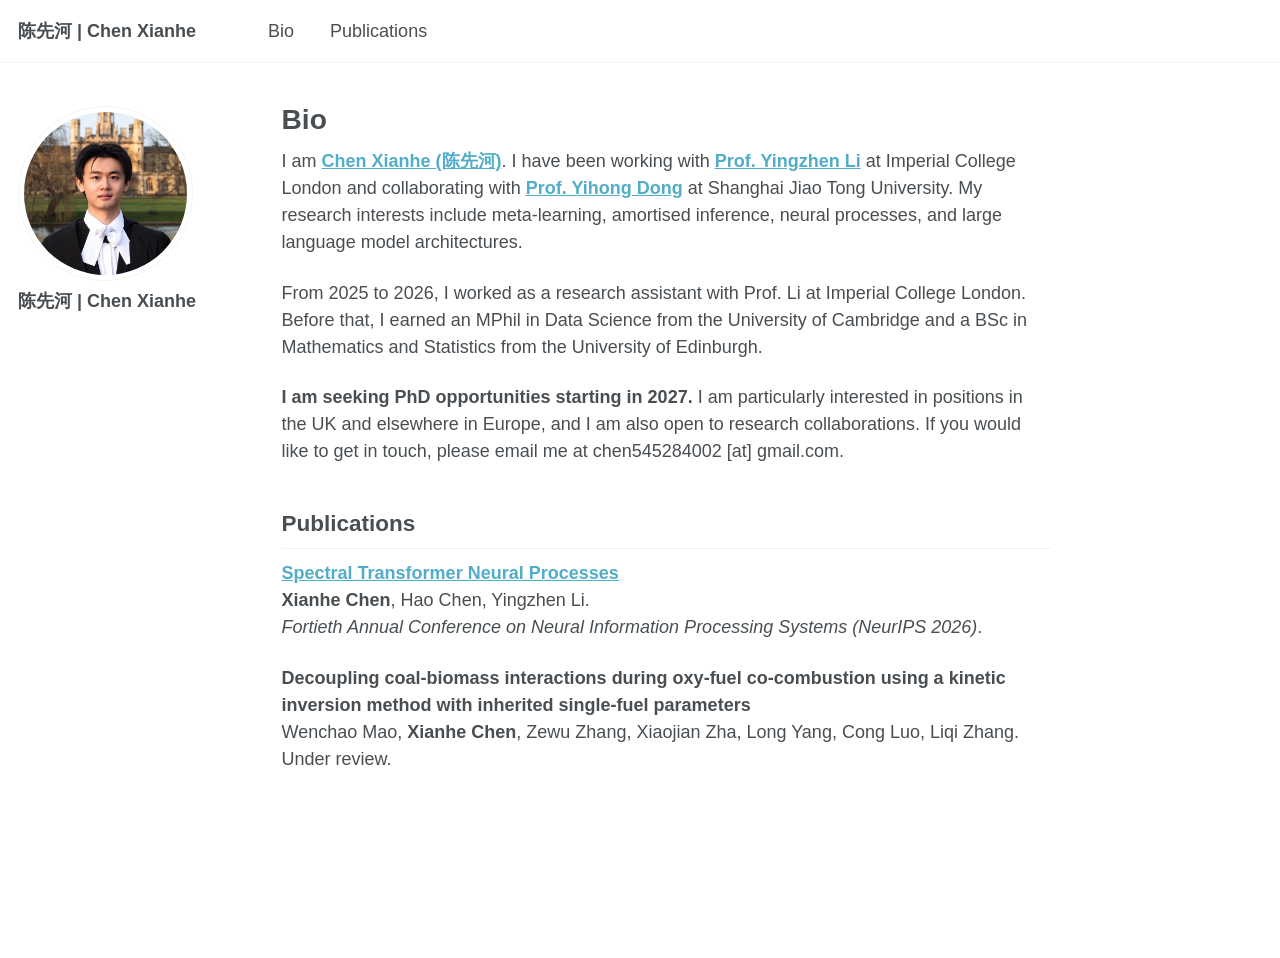
==== commit 58bbe8f5: "Add files via upload" ====
--- a/index.html
+++ b/index.html
@@ -1 +1 @@
-<!doctype html><html lang="en"><head><meta charset="utf-8"><meta name="viewport" content="width=device-width, initial-scale=1"><title>Chen Xianhe (陈先河) | Independent Researcher</title><meta name="description" content="Chen Xianhe (陈先河) is an independent researcher working on meta-learning, amortised inference, neural processes, and large language model architectures. Explore his biography and publications."><link rel="canonical" href="https://chanxianhe.github.io/website/"><link rel="stylesheet" href="./main.css"></head><body><div class="masthead"><div class="masthead__inner-wrap"><div class="masthead__menu"><nav id="site-nav" class="greedy-nav"><ul class="visible-links"><li class="masthead__menu-item masthead__menu-item--lg persist"><a href="./">陈先河 | Chen Xianhe</a></li><li class="masthead__menu-item"><a href="./">Bio</a></li><li class="masthead__menu-item"><a href="#publications">Publications</a></li></ul></nav></div></div></div><div id="main" role="main"><div class="sidebar sticky"><div itemscope itemtype="http://schema.org/Person"><div class="author__avatar"><img src="./images/chen-xianhe-avatar.png" class="author__avatar" alt="Chen Xianhe"></div><div class="author__content"><h3 class="author__name">陈先河 | Chen Xianhe</h3><p class="author__bio">Independent researcher</p></div></div></div><article class="page" itemscope itemtype="http://schema.org/CreativeWork"><div class="page__inner-wrap"><header><h1 class="page__title" itemprop="headline">Bio</h1></header><section class="page__content" itemprop="text"><p>I am <a href="./about-me/">Chen Xianhe (陈先河)</a>, an independent researcher. Since autumn 2026, I have continued working with <a href="https://profiles.imperial.ac.uk/yingzhen.li">Prof. Yingzhen Li</a> at Imperial College London and have also collaborated with <a href="https://scholar.google.com/citations?user=-bNMkykAAAAJ">Prof. Yihong Dong</a> at Shanghai Jiao Tong University. My research interests include meta-learning, amortised inference, neural processes, and large language model architectures.</p><p>From 2025 to 2026, I was a research assistant with Prof. Li at Imperial College London. Before that, I earned an MPhil in Data Science from the University of Cambridge and a BSc in Mathematics and Statistics from the University of Edinburgh.</p><div class="opportunity-note"><p><strong>Seeking PhD opportunities starting in 2027.</strong> I am particularly interested in positions in the UK and elsewhere in Europe, and I welcome research collaborations. If you would like to get in touch, please write to chen545284002 [at] gmail.com.</p></div><h2 id="publications">Publications</h2><p><strong><a href="https://arxiv.org/abs/2605.09498">Spectral Transformer Neural Processes</a></strong><br><strong>Xianhe Chen</strong>, Hao Chen, Yingzhen Li.<br><em>Fortieth Annual Conference on Neural Information Processing Systems (NeurIPS 2026)</em>.</p><p><strong>Decoupling coal-biomass interactions during oxy-fuel co-combustion using a kinetic inversion method with inherited single-fuel parameters</strong><br>Wenchao Mao, <strong>Xianhe Chen</strong>, Zewu Zhang, Xiaojian Zha, Long Yang, Cong Luo, Liqi Zhang.<br>Under review.</p></section></div></article></div></body></html>+<!doctype html><html lang="en"><head><meta charset="utf-8"><meta name="viewport" content="width=device-width, initial-scale=1"><title>Chen Xianhe (陈先河) | Research and Publications</title><meta name="description" content="Chen Xianhe (陈先河) researches meta-learning, amortised inference, neural processes, and large language model architectures. Biography and publications."><link rel="canonical" href="https://chanxianhe.github.io/website/"><link rel="stylesheet" href="./main.css"></head><body><div class="masthead"><div class="masthead__inner-wrap"><div class="masthead__menu"><nav id="site-nav" class="greedy-nav"><ul class="visible-links"><li class="masthead__menu-item masthead__menu-item--lg persist"><a href="./">陈先河 | Chen Xianhe</a></li><li class="masthead__menu-item"><a href="./">Bio</a></li><li class="masthead__menu-item"><a href="#publications">Publications</a></li></ul></nav></div></div></div><div id="main" role="main"><div class="sidebar sticky"><div itemscope itemtype="http://schema.org/Person"><div class="author__avatar"><img src="./images/chen-xianhe-avatar.png" class="author__avatar" alt="Chen Xianhe"></div><div class="author__content"><h3 class="author__name">陈先河 | Chen Xianhe</h3></div></div></div><article class="page" itemscope itemtype="http://schema.org/CreativeWork"><div class="page__inner-wrap"><header><h1 class="page__title" itemprop="headline">Bio</h1></header><section class="page__content" itemprop="text"><p>I am <strong><a href="./about-me/">Chen Xianhe (陈先河)</a></strong>. I have been working with <strong><a href="https://profiles.imperial.ac.uk/yingzhen.li">Prof. Yingzhen Li</a></strong> at Imperial College London and collaborating with <strong><a href="https://scholar.google.com/citations?user=-bNMkykAAAAJ">Prof. Yihong Dong</a></strong> at Shanghai Jiao Tong University. My research interests include meta-learning, amortised inference, neural processes, and large language model architectures.</p><p>From 2025 to 2026, I worked as a research assistant with Prof. Li at Imperial College London. Before that, I earned an MPhil in Data Science from the University of Cambridge and a BSc in Mathematics and Statistics from the University of Edinburgh.</p><p><strong>I am seeking PhD opportunities starting in 2027.</strong> I am particularly interested in positions in the UK and elsewhere in Europe, and I am also open to research collaborations. If you would like to get in touch, please email me at chen545284002 [at] gmail.com.</p><h2 id="publications">Publications</h2><p><strong><a href="https://arxiv.org/abs/2605.09498">Spectral Transformer Neural Processes</a></strong><br><strong>Xianhe Chen</strong>, Hao Chen, Yingzhen Li.<br><em>Fortieth Annual Conference on Neural Information Processing Systems (NeurIPS 2026)</em>.</p><p><strong>Decoupling coal-biomass interactions during oxy-fuel co-combustion using a kinetic inversion method with inherited single-fuel parameters</strong><br>Wenchao Mao, <strong>Xianhe Chen</strong>, Zewu Zhang, Xiaojian Zha, Long Yang, Cong Luo, Liqi Zhang.<br>Under review.</p></section></div></article></div></body></html>
--- a/main.css
+++ b/main.css
@@ -1,3 +1,2 @@
 :root{--global-base-color: #2f7f93;--global-bg-color: #fff;--global-footer-bg-color: #f2f3f3;--global-border-color: #f2f3f3;--global-dark-border-color: #bdc1c4;--global-code-background-color: #fafafa;--global-code-text-color: #313436;--global-fig-caption-color: mix(#fff, #494e52, 25%);--global-link-color: #52adc8;--global-link-color-hover: mix(#000, #2f7f93, 25%);--global-link-color-visited: mix(#fff, #2f7f93, 25%);--global-masthead-link-color: #494e52;--global-masthead-link-color-hover: mix(#000, #7a8288, 25%);--global-text-color: #494e52;--global-text-color-light: #bdc1c4;--global-thead-color: #f2f3f3}html[data-theme="dark"]{--global-base-color: #0ea1c5;--global-bg-color: #474747;--global-footer-bg-color: #474747;--global-border-color: #bdc1c4;--global-dark-border-color: #dadada;--global-code-background-color: #fafafa;--global-code-text-color: #313436;--global-fig-caption-color: #bdc1c4;--global-link-color: #0ea1c5;--global-link-color-hover: #0b7994;--global-link-color-visited: #4ab9d4;--global-masthead-link-color: #fff;--global-masthead-link-color-hover: #0ea1c5;--global-text-color: #fff;--global-text-color-light: #f3f3f3;--global-thead-color: #ededed}a:focus{outline:thin dotted #f89406;outline:5px auto #f89406;outline-offset:-2px}*,*:before,*:after{-moz-box-sizing:border-box;-webkit-box-sizing:border-box;box-sizing:border-box}html{box-sizing:border-box;background-color:var(--global-bg-color);font-size:16px;-webkit-text-size-adjust:100%;-ms-text-size-adjust:100%}@media (min-width: 48em){html{font-size:18px}}body{margin:0}::-moz-selection{color:#fff;background:#000}::selection{color:#fff;background:#000}article,aside,details,figcaption,figure,footer,header,hgroup,main,nav,section{display:block}audio,canvas,video{display:inline-block;*display:inline;*zoom:1}audio:not([controls]){display:none}a{color:var(--global-link-color)}a:hover,a:active{outline:0}sub,sup{position:relative;font-size:75%;line-height:0;vertical-align:baseline}sup{top:-0.5em}sub{bottom:-0.25em}img{max-width:100%;width:auto\9;height:auto;vertical-align:middle;border:0;-ms-interpolation-mode:bicubic}#map_canvas img,.google-maps img{max-width:none}button,input,select,textarea{margin:0;font-size:100%;vertical-align:middle}button,input{*overflow:visible;line-height:normal}button::-moz-focus-inner,input::-moz-focus-inner{padding:0;border:0}button,html input[type="button"],input[type="reset"],input[type="submit"]{-webkit-appearance:button;cursor:pointer}label,select,button,input[type="button"],input[type="reset"],input[type="submit"],input[type="radio"],input[type="checkbox"]{cursor:pointer}input[type="search"]{box-sizing:content-box;-webkit-appearance:textfield}input[type="search"]::-webkit-search-decoration,input[type="search"]::-webkit-search-cancel-button{-webkit-appearance:none}textarea{overflow:auto;vertical-align:top}html{position:relative;min-height:100%;scroll-behavior:smooth}body{color:var(--global-text-color);background-color:var(--global-bg-color);margin:0;padding:70px 0 0;padding-bottom:9em;font-family:-apple-system,".SFNSText-Regular","San Francisco","Roboto","Segoe UI","Helvetica Neue","Lucida Grande",Arial,sans-serif;line-height:1.5}body.overflow--hidden{overflow:hidden}h1,h2,h3,h4,h5,h6{margin:2em 0 0.5em;line-height:1.2;font-family:-apple-system,".SFNSText-Regular","San Francisco","Roboto","Segoe UI","Helvetica Neue","Lucida Grande",Arial,sans-serif;font-weight:bold}h1{margin-top:0;font-size:1.563em}h2{font-size:1.25em}h3{font-size:1em}h4{font-size:.75em}h5{font-size:.75em}h6{font-size:.75em}small,.small{font-size:.75em}p{margin-bottom:1.3em}u,ins{text-decoration:none;border-bottom:1px solid var(--global-text-color)}u a,ins a{color:inherit}del a{color:inherit}p,pre,blockquote,ul,ol,dl,figure,table,fieldset{orphans:3;widows:3}abbr[title],abbr[data-original-title]{text-decoration:none;cursor:help;border-bottom:1px dotted var(--global-text-color)}blockquote{margin:2em 1em 2em 0;padding-left:1em;padding-right:1em;font-style:italic;border-left:0.25em solid var(--global-border-color)}blockquote cite{font-style:italic}blockquote cite:before{content:"\2014";padding-right:5px}a:hover,a:active{outline:0}tt,code,kbd,samp,pre{font-family:Monaco,Consolas,"Lucida Console",monospace}pre{overflow-x:auto}a>code,figcaption>code,li>code,p>code,td>code{color:var(--global-code-text-color);padding-top:0.1rem;padding-bottom:0.1rem;font-size:.75em;background:var(--global-code-background-color);border:1px solid var(--global-thead-color);border-radius:4px;box-shadow:0 1px 1px rgba(0,0,0,0.125)}a>code:before,a>code:after,figcaption>code:before,figcaption>code:after,li>code:before,li>code:after,p>code:before,p>code:after,td>code:before,td>code:after{letter-spacing:-0.2em;content:"\00a0"}a>code{color:inherit}pre>code{color:var(--global-code-text-color)}hr{display:block;margin:1em 0;border:0;border-top:1px solid var(--global-border-color)}ul li,ol li{margin-bottom:0.5em}li ul,li ol{margin-top:0.5em}figure{display:-webkit-box;display:flex;-webkit-box-pack:justify;justify-content:space-between;-webkit-box-align:start;align-items:flex-start;flex-wrap:wrap;margin:2em 0}figure img,figure iframe,figure .fluid-width-video-wrapper{margin-bottom:1em}figure img{width:100%;border-radius:4px;-webkit-transition:all 0.2s ease-in-out;transition:all 0.2s ease-in-out}figure>a{display:block}@media (min-width: 37.5em){figure.half>a,figure.half>img{width:calc(50% - 0.5em)}}figure.half figcaption{width:100%}@media (min-width: 37.5em){figure.third>a,figure.third>img{width:calc(33.3333% - 0.5em)}}figure.third figcaption{width:100%}figcaption{margin-bottom:0.5em;color:var(--global-fig-caption-color);font-family:Georgia,Times,serif;font-size:.75em}figcaption a{color:inherit;text-decoration:none;border-bottom:1px solid var(--global-border-color);-webkit-transition:all 0.2s ease-in-out;transition:all 0.2s ease-in-out}figcaption a:hover{color:#000;border-bottom-color:#000}svg:not(:root){overflow:hidden}nav ul{margin:0;padding:0}nav li{list-style:none}nav a{text-decoration:none}nav ul li,nav ol li{margin-bottom:0}nav li ul,nav li ol{margin-top:0}@-webkit-keyframes intro{0%{opacity:0}100%{opacity:1}}@keyframes intro{0%{opacity:0}100%{opacity:1}}b,i,strong,em,blockquote,p,q,span,figure,img,h1,h2,header,input,a,tr,td,form button,input[type="submit"],.btn,#goog-wm-sb,.highlight,.archive__item-teaser{-webkit-transition:all 0.2s ease-in-out;transition:all 0.2s ease-in-out}@media print{.masthead,.toc,.page__share,.page__related,.ads,.page__footer{display:none}}.hidden{display:none;visibility:hidden}.load{display:none}.transparent{opacity:0}.visually-hidden,.screen-reader-text,.screen-reader-text span,.screen-reader-shortcut{position:absolute !important;clip:rect(1px, 1px, 1px, 1px);height:1px !important;width:1px !important;border:0 !important;overflow:hidden}body:hover .visually-hidden a,body:hover .visually-hidden input,body:hover .visually-hidden button{display:none !important}.screen-reader-text:focus,.screen-reader-shortcut:focus{clip:auto !important;height:auto !important;width:auto !important;display:block;font-size:1em;font-weight:bold;padding:15px 23px 14px;background:var(--global-text-color);z-index:100000;text-decoration:none;box-shadow:0 0 2px 2px rgba(0,0,0,0.6)}.skip-link{position:fixed;z-index:20;margin:0;font-family:-apple-system,".SFNSText-Regular","San Francisco","Roboto","Segoe UI","Helvetica Neue","Lucida Grande",Arial,sans-serif;white-space:nowrap}.skip-link li{height:0;width:0;list-style:none}.text-left{text-align:left}.text-center{text-align:center}.text-right{text-align:right}.text-justify{text-align:justify}.text-nowrap{white-space:nowrap}.cf{clear:both}.wrapper{max-width:925px;margin-left:auto;margin-right:auto}.wrapper:after{content:" ";display:block;clear:both}.wordwrap{white-space:pre-wrap;white-space:-moz-pre-wrap;white-space:-pre-wrap;white-space:-o-pre-wrap;word-wrap:break-word}.align-left{display:block;margin-left:auto;margin-right:auto}@media (min-width: 37.5em){.align-left{float:left;margin-right:1em}}.align-right{display:block;margin-left:auto;margin-right:auto}@media (min-width: 37.5em){.align-right{float:right;margin-left:1em}}.align-center{display:block;margin-left:auto;margin-right:auto}@media (min-width: 57.8125em){.full{margin-right:-19.4915254237% !important}}.icon{display:inline-block;fill:currentColor;width:1em;height:1.1em;line-height:1;position:relative;top:-0.1em;vertical-align:middle}.icon-pad-right{padding-right:0.5em;margin-right:0.5em}.social-icons .fa{color:#000}.social-icons .fa-bluesky,.social-icons .fa-bluesky-square{color:#1184fe}.social-icons .fa-behance,.social-icons .fa-behance-square{color:#1769FF}.social-icons .fa-dribbble{color:#ea4c89}.social-icons .fa-facebook,.social-icons .fa-facebook-square{color:#3b5998}.social-icons .fa-flickr{color:#ff0084}.social-icons .fa-foursquare{color:#0072b1}.social-icons .fa-google-plus,.social-icons .fa-google-plus-square{color:#dd4b39}.social-icons .fa-instagram{color:#517fa4}.social-icons .fa-kaggle,.social-icons .fa-kaggle-square{color:#20c0ff}.social-icons .fa-lastfm,.social-icons .fa-lastfm-square{color:#d51007}.social-icons .fa-linkedin,.social-icons .fa-linkedin-square{color:#007bb6}.social-icons .fa-mastodon,.social-icons .fa-mastodon-square{color:#6364ff}.social-icons .ai-orcid,.social-icons .ai-orcid-square{color:#a6ce39}.social-icons .fa-pinterest,.social-icons .fa-pinterest-p,.social-icons .fa-pinterest-square{color:#cb2027}.social-icons .fa-rss,.social-icons .fa-rss-square{color:#fa9b39}.social-icons .fa-soundcloud{color:#f30}.social-icons .fa-stack-exchange,.social-icons .fa-stack-overflow{color:#fe7a15}.social-icons .fa-tumblr,.social-icons .fa-tumblr-square{color:#32506d}.social-icons .fa-twitter,.social-icons .fa-twitter-square{color:#55acee}.social-icons .fa-vimeo,.social-icons .fa-vimeo-square{color:#1ab7ea}.social-icons .fa-vine{color:#00bf8f}.social-icons .fa-youtube,.social-icons .fa-youtube-square,.social-icons .fa-youtube-play{color:#b00}.social-icons .fa-xing,.social-icons .fa-xing-square{color:#006567}.navicon{position:relative;display:inline-block;vertical-align:middle;width:28px;height:4px;background:var(--global-masthead-link-color);margin:auto;-webkit-transition:0.3s;transition:0.3s}.navicon:before,.navicon:after{content:"";position:absolute;left:0;width:28px;height:4px;background:var(--global-masthead-link-color);-webkit-transition:0.3s;transition:0.3s}.navicon:before{top:-8px}.navicon:after{bottom:-8px}.close .navicon{background:transparent}.close .navicon:before,.close .navicon:after{-webkit-transform-origin:50% 50%;-ms-transform-origin:50% 50%;transform-origin:50% 50%;top:0;width:28px}.close .navicon:before{-webkit-transform:rotate3d(0, 0, 1, 45deg);transform:rotate3d(0, 0, 1, 45deg)}.close .navicon:after{-webkit-transform:rotate3d(0, 0, 1, -45deg);transform:rotate3d(0, 0, 1, -45deg)}@media (min-width: 57.8125em){.sticky{clear:both;position:-webkit-sticky;position:sticky;top:2em}.sticky::after{clear:both;content:"";display:table}.sticky>*{display:block}}.well{min-height:20px;padding:19px;margin-bottom:20px;background-color:#f5f5f5;border:1px solid #e3e3e3;border-radius:4px;box-shadow:inset 0 1px 1px rgba(0,0,0,0.05)}.show-modal{overflow:hidden;position:relative}.show-modal:before{position:absolute;content:"";top:0;left:0;width:100%;height:100%;z-index:999;background-color:rgba(255,255,255,0.85)}.show-modal .modal{display:block}.modal{display:none;position:fixed;width:300px;top:50%;left:50%;margin-left:-150px;margin-top:-150px;min-height:0;z-index:9999;background:var(--global-text-color);border:1px solid var(--global-border-color);border-radius:4px;box-shadow:0 1px 1px rgba(0,0,0,0.125)}.modal__title{margin:0;padding:0.5em 1em}.modal__supporting-text{padding:0 1em 0.5em 1em}.modal__actions{padding:0.5em 1em;border-top:1px solid var(--global-border-color)}.footnote{color:var(--global-text-color-light);text-decoration:none}.footnotes{color:var(--global-text-color-light)}.footnotes ol,.footnotes li,.footnotes p{margin-bottom:0;font-size:.75em}a.reversefootnote{color:var(--global-text-color-light);text-decoration:none}a.reversefootnote:hover{text-decoration:underline}.required{color:#ee5f5b;font-weight:bold}table{margin-bottom:1em;width:100%;font-family:-apple-system,".SFNSText-Regular","San Francisco","Roboto","Segoe UI","Helvetica Neue","Lucida Grande",Arial,sans-serif;font-size:.75em;border-collapse:collapse;border:1px solid var(--global-border-color)}table+table{margin-top:1em}thead{background-color:var(--global-border-color);border-bottom:1px solid var(--global-border-color)}th{padding:0.5em;font-weight:bold;text-align:left;border-right:1px solid var(--global-border-color)}td{padding:0.5em;border-bottom:1px solid var(--global-border-color);border-right:1px solid var(--global-border-color)}tr,td,th{vertical-align:middle}.btn,#goog-wm-sb{display:inline-block;margin-bottom:0.25em;padding:0.5em 1em;color:#fff !important;font-family:-apple-system,".SFNSText-Regular","San Francisco","Roboto","Segoe UI","Helvetica Neue","Lucida Grande",Arial,sans-serif;font-size:.75em;font-weight:bold;text-align:center;text-decoration:none;background-color:var(--global-base-color);border:0 !important;border-radius:4px;cursor:pointer}.btn:hover,#goog-wm-sb:hover{background-color:#333}.btn .icon,#goog-wm-sb .icon{margin-right:0.5em}.btn .icon+.hidden,#goog-wm-sb .icon+.hidden{margin-left:-0.5em}.btn--block{display:block;width:100%}.btn--block+.btn--block{margin-top:0.25em}.btn--inverse{color:var(--global-text-color-light) !important;border:1px solid var(--global-border-color) !important;background-color:var(--global-bg-color)}.btn--inverse:hover{color:#fff !important;border-color:var(--global-text-color-light)}.btn--light-outline{border:1px solid #fff !important;background-color:transparent}.btn--info{background-color:#2f7f93}.btn--info:hover{background-color:#266676}.btn--warning{background-color:#f89406}.btn--warning:hover{background-color:#c67605}.btn--success{background-color:#62c462}.btn--success:hover{background-color:#4e9d4e}.btn--danger{background-color:#ee5f5b}.btn--danger:hover{background-color:#be4c49}.btn--disabled{pointer-events:none;cursor:not-allowed;filter:alpha(opacity=65);box-shadow:none;opacity:0.65}.btn--bluesky{background-color:#1184fe}.btn--bluesky:hover{background-color:#0e6acb}.btn--facebook{background-color:#3b5998}.btn--facebook:hover{background-color:#2f477a}.btn--google-plus{background-color:#dd4b39}.btn--google-plus:hover{background-color:#b13c2e}.btn--linkedin{background-color:#007bb6}.btn--linkedin:hover{background-color:#006292}.btn--mastodon{background-color:#6364ff}.btn--mastodon:hover{background-color:#4f50cc}.btn--twitter{background-color:#55acee}.btn--twitter:hover{background-color:#448abe}.btn--x-large{font-size:1.25em}.btn--large{font-size:1em}.btn--small{font-size:.6875em}.notice{margin:2em 0 !important;padding:1em;font-family:-apple-system,".SFNSText-Regular","San Francisco","Roboto","Segoe UI","Helvetica Neue","Lucida Grande",Arial,sans-serif;font-size:.75em !important;text-indent:initial;background-color:#f2f3f3;border-radius:4px;box-shadow:0 1px 1px rgba(122,130,136,0.25);color:var(--global-code-text-color)}.notice h4{margin-top:0 !important;margin-bottom:0.75em}.page__content .notice h4{margin-bottom:0;font-size:1em}.notice p:last-child{margin-bottom:0 !important}.notice h4+p{margin-top:0;padding-top:0}.notice a{color:#7a8288}.notice a:hover{color:#494e52}.notice code{background-color:#f8f9f9}.notice ul:last-child{margin-bottom:0}.notice--primary{margin:2em 0 !important;padding:1em;font-family:-apple-system,".SFNSText-Regular","San Francisco","Roboto","Segoe UI","Helvetica Neue","Lucida Grande",Arial,sans-serif;font-size:.75em !important;text-indent:initial;background-color:#f2f3f3;border-radius:4px;box-shadow:0 1px 1px rgba(122,130,136,0.25);color:var(--global-code-text-color)}.notice--primary h4{margin-top:0 !important;margin-bottom:0.75em}.page__content .notice--primary h4{margin-bottom:0;font-size:1em}.notice--primary p:last-child{margin-bottom:0 !important}.notice--primary h4+p{margin-top:0;padding-top:0}.notice--primary a{color:#7a8288}.notice--primary a:hover{color:#494e52}.notice--primary code{background-color:#f8f9f9}.notice--primary ul:last-child{margin-bottom:0}.notice--info{margin:2em 0 !important;padding:1em;font-family:-apple-system,".SFNSText-Regular","San Francisco","Roboto","Segoe UI","Helvetica Neue","Lucida Grande",Arial,sans-serif;font-size:.75em !important;text-indent:initial;background-color:#eaf2f4;border-radius:4px;box-shadow:0 1px 1px rgba(47,127,147,0.25);color:var(--global-code-text-color)}.notice--info h4{margin-top:0 !important;margin-bottom:0.75em}.page__content .notice--info h4{margin-bottom:0;font-size:1em}.notice--info p:last-child{margin-bottom:0 !important}.notice--info h4+p{margin-top:0;padding-top:0}.notice--info a{color:#2f7f93}.notice--info a:hover{color:#1c4c58}.notice--info code{background-color:#f5f9fa}.notice--info ul:last-child{margin-bottom:0}.notice--warning{margin:2em 0 !important;padding:1em;font-family:-apple-system,".SFNSText-Regular","San Francisco","Roboto","Segoe UI","Helvetica Neue","Lucida Grande",Arial,sans-serif;font-size:.75em !important;text-indent:initial;background-color:#fef4e6;border-radius:4px;box-shadow:0 1px 1px rgba(248,148,6,0.25);color:var(--global-code-text-color)}.notice--warning h4{margin-top:0 !important;margin-bottom:0.75em}.page__content .notice--warning h4{margin-bottom:0;font-size:1em}.notice--warning p:last-child{margin-bottom:0 !important}.notice--warning h4+p{margin-top:0;padding-top:0}.notice--warning a{color:#f89406}.notice--warning a:hover{color:#955904}.notice--warning code{background-color:#fffaf3}.notice--warning ul:last-child{margin-bottom:0}.notice--success{margin:2em 0 !important;padding:1em;font-family:-apple-system,".SFNSText-Regular","San Francisco","Roboto","Segoe UI","Helvetica Neue","Lucida Grande",Arial,sans-serif;font-size:.75em !important;text-indent:initial;background-color:#eff9ef;border-radius:4px;box-shadow:0 1px 1px rgba(98,196,98,0.25);color:var(--global-code-text-color)}.notice--success h4{margin-top:0 !important;margin-bottom:0.75em}.page__content .notice--success h4{margin-bottom:0;font-size:1em}.notice--success p:last-child{margin-bottom:0 !important}.notice--success h4+p{margin-top:0;padding-top:0}.notice--success a{color:#62c462}.notice--success a:hover{color:#3b763b}.notice--success code{background-color:#f7fcf7}.notice--success ul:last-child{margin-bottom:0}.notice--danger{margin:2em 0 !important;padding:1em;font-family:-apple-system,".SFNSText-Regular","San Francisco","Roboto","Segoe UI","Helvetica Neue","Lucida Grande",Arial,sans-serif;font-size:.75em !important;text-indent:initial;background-color:#fdefef;border-radius:4px;box-shadow:0 1px 1px rgba(238,95,91,0.25);color:var(--global-code-text-color)}.notice--danger h4{margin-top:0 !important;margin-bottom:0.75em}.page__content .notice--danger h4{margin-bottom:0;font-size:1em}.notice--danger p:last-child{margin-bottom:0 !important}.notice--danger h4+p{margin-top:0;padding-top:0}.notice--danger a{color:#ee5f5b}.notice--danger a:hover{color:#8f3937}.notice--danger code{background-color:#fef7f7}.notice--danger ul:last-child{margin-bottom:0}.masthead{position:fixed;background:var(--global-bg-color);height:fit-content;top:0;width:100%;-webkit-animation:intro 0.3s both;animation:intro 0.3s both;-webkit-animation-delay:0.15s;animation-delay:0.15s;z-index:20}.masthead::after{content:"";position:absolute;bottom:0;height:1px;background:var(--global-border-color);width:100%}.masthead__inner-wrap{max-width:925px;margin-left:auto;margin-right:auto;clear:both;padding:0.5em 1em;font-family:-apple-system,".SFNSText-Regular","San Francisco","Roboto","Segoe UI","Helvetica Neue","Lucida Grande",Arial,sans-serif}.masthead__inner-wrap:after{content:" ";display:block;clear:both}.masthead__inner-wrap::after{clear:both;content:"";display:table}@media (min-width: 80em){.masthead__inner-wrap{max-width:1280px}}.masthead__inner-wrap nav{z-index:10}.masthead__inner-wrap a{text-decoration:none}.masthead__menu ul{margin:0;padding:0;clear:both;list-style-type:none}.masthead__menu-item{background-color:var(--global-bg-color);display:block;list-style-type:none;white-space:nowrap}.masthead__menu-item--lg{padding-right:2em;font-weight:700}.masthead__menu-item.selected a{color:var(--global-text-color);font-weight:700;border-bottom:2px solid var(--global-text-color);pointer-events:none;cursor:default}.masthead__menu-item.selected a:hover{color:var(--global-text-color);border-bottom:2px solid var(--global-text-color)}.breadcrumbs{max-width:925px;margin-left:auto;margin-right:auto;clear:both;margin-top:0;margin-bottom:0;padding-left:2em;padding-right:2em;font-family:-apple-system,".SFNSText-Regular","San Francisco","Roboto","Segoe UI","Helvetica Neue","Lucida Grande",Arial,sans-serif;-webkit-animation:intro 0.3s both;animation:intro 0.3s both;-webkit-animation-delay:0.30s;animation-delay:0.30s}.breadcrumbs:after{content:" ";display:block;clear:both}.breadcrumbs::after{clear:both;content:"";display:table}@media (min-width: 57.8125em){.breadcrumbs{padding-left:1em;padding-right:1em}}@media (min-width: 80em){.breadcrumbs{max-width:1280px}}.breadcrumbs ol{padding:0;list-style:none;font-size:.75em}@media (min-width: 57.8125em){.breadcrumbs ol{width:83.0508474576%;float:right;margin-right:0}}@media (min-width: 80em){.breadcrumbs ol{padding-left:4.2372881356%}}.breadcrumbs li{display:inline}.breadcrumbs .current{font-weight:bold}.pagination{clear:both;width:100%;float:left;margin-left:0;margin-right:0;clear:both;margin-top:1em;padding-top:1em}.pagination::after{clear:both;content:"";display:table}.pagination ul{margin:0;padding:0;list-style-type:none;font-family:-apple-system,".SFNSText-Regular","San Francisco","Roboto","Segoe UI","Helvetica Neue","Lucida Grande",Arial,sans-serif}.pagination li{display:block;float:left;margin-left:-1px}.pagination li a{margin-bottom:0.25em;padding:0.5em 1em;font-family:-apple-system,".SFNSText-Regular","San Francisco","Roboto","Segoe UI","Helvetica Neue","Lucida Grande",Arial,sans-serif;font-size:14px;font-weight:bold;line-height:1.5;text-align:center;text-decoration:none;color:var(--global-text-color-light);border:1px solid var(--global-border-color);border-radius:0}.pagination li a:hover{color:var(--global-link-color-hover)}.pagination li a.current{color:#fff;background:var(--global-base-color)}.pagination li a.disabled{color:var(--global-text-color-light);pointer-events:none;cursor:not-allowed}.pagination li:first-child{margin-left:0}.pagination li:first-child a{border-top-left-radius:4px;border-bottom-left-radius:4px}.pagination li:last-child a{border-top-right-radius:4px;border-bottom-right-radius:4px}.pagination--pager{display:block;padding:1em 2em;float:left;width:50%;font-family:-apple-system,".SFNSText-Regular","San Francisco","Roboto","Segoe UI","Helvetica Neue","Lucida Grande",Arial,sans-serif;font-size:1em;font-weight:bold;text-align:center;text-decoration:none;color:var(--global-text-color-light);border:1px solid var(--global-border-color);border-radius:4px}.pagination--pager:hover{color:var(--global-link-color-hover)}.pagination--pager:first-child{border-top-right-radius:0;border-bottom-right-radius:0}.pagination--pager:last-child{margin-left:-1px;border-top-left-radius:0;border-bottom-left-radius:0}.pagination--pager.disabled{color:var(--global-text-color-light);pointer-events:none;cursor:not-allowed}.page__content+.pagination,.page__meta+.pagination,.comment__date+.pagination,.page__share+.pagination,.page__comments+.pagination{margin-top:2em;padding-top:2em;border-top:1px solid var(--global-border-color)}.greedy-nav{position:relative;min-width:250px;background:var(--global-bg-color)}.greedy-nav a{display:block;margin:0 1rem;padding:0.5rem 0;color:var(--global-masthead-link-color);text-decoration:none}.greedy-nav a:hover{color:var(--global-masthead-link-color-hover)}.greedy-nav button{position:absolute;height:2.5rem;right:0;padding:0 0.5rem;border:0;outline:none;background-color:var(--global-bg-color);color:var(--global-text-color);cursor:pointer;z-index:100}.greedy-nav .visible-links{display:table}.greedy-nav .visible-links li{display:table-cell;vertical-align:middle}.greedy-nav .visible-links li:first-child{font-weight:bold;text-wrap:wrap}.greedy-nav .visible-links li:first-child a{margin-left:0}.greedy-nav .visible-links li:last-child a{margin-right:0}.greedy-nav .visible-links #theme-toggle a{width:25px;display:flex;justify-content:center;cursor:pointer}.greedy-nav .visible-links a{position:relative}.greedy-nav .visible-links a:before{content:"";position:absolute;left:0;bottom:0;height:4px;background:var(--global-border-color);width:100%;-webkit-transition:all 0.2s ease-in-out;transition:all 0.2s ease-in-out;-webkit-transform:scaleX(0);-ms-transform:scaleX(0);transform:scaleX(0)}.greedy-nav .visible-links a:hover:before{-webkit-transform:scaleX(1);-ms-transform:scaleX(1);transform:scaleX(1)}.greedy-nav .hidden-links{position:absolute;top:100%;right:0;margin-top:15px;padding:5px;border:1px solid var(--global-border-color);border-radius:4px;background:var(--global-bg-color);box-shadow:0 0 10px rgba(0,0,0,0.25)}.greedy-nav .hidden-links a{margin:0;padding:10px 20px;font-size:1em}.greedy-nav .hidden-links a:hover{color:var(--global-masthead-link-color-hover);background:var(--global-border-color)}.greedy-nav .hidden-links:before{content:"";position:absolute;top:-11px;right:10px;width:0;border-style:solid;border-width:0 10px 10px;border-color:var(--global-border-color) transparent;display:block;z-index:0}.greedy-nav .hidden-links:after{content:"";position:absolute;top:-10px;right:10px;width:0;border-style:solid;border-width:0 10px 10px;border-color:var(--global-bg-color) transparent;display:block;z-index:1}.greedy-nav .hidden-links li{display:block;border-bottom:1px solid var(--global-border-color)}.greedy-nav .hidden-links li:last-child{border-bottom:none}.nav__list{font-size:1.25rem}.nav__list ul{margin-bottom:1em}.nav__list a{display:block;padding:0.125em 0;color:inherit}.nav__list a:hover{text-decoration:underline}.nav__list .active{margin-left:-0.5em;padding-left:0.5em;padding-right:0.5em;color:#fff;font-weight:bold;background:var(--global-base-color);border-radius:4px}.nav__list .active:hover{color:#fff}.nav__title{margin:0;padding:0.5rem 1rem;font-family:-apple-system,".SFNSText-Regular","San Francisco","Roboto","Segoe UI","Helvetica Neue","Lucida Grande",Arial,sans-serif;font-size:1em;font-weight:bold}.nav__sub-title{display:block;margin:0.5rem 0;padding:0.5rem 0;font-family:-apple-system,".SFNSText-Regular","San Francisco","Roboto","Segoe UI","Helvetica Neue","Lucida Grande",Arial,sans-serif;font-size:.75em;font-weight:bold;text-transform:uppercase;border-bottom:1px solid var(--global-border-color)}.toc{font-family:-apple-system,".SFNSText-Regular","San Francisco","Roboto","Segoe UI","Helvetica Neue","Lucida Grande",Arial,sans-serif;color:var(--global-text-color-light);text-transform:uppercase;letter-spacing:1px;background-color:#fff;border:1px solid var(--global-border-color);border-radius:4px;box-shadow:0 1px 1px rgba(0,0,0,0.125)}.toc .nav__title{color:#fff;font-size:.75em;background:var(--global-base-color);border-top-left-radius:4px;border-top-right-radius:4px}.toc__menu{margin:0;padding:0;width:100%;list-style:none;font-size:0.8rem}.toc__menu a{display:block;padding:0.5rem 1rem;color:var(--global-code-text-color);font-size:.6875em;font-weight:bold;line-height:1.5;border-bottom:1px solid var(--global-border-color);text-decoration-line:none !important}.toc__menu a:hover{color:#000;background:var(--global-link-color-hover)}.toc__menu>li:last-child a{border-bottom:none}.toc__menu li ul>li a{padding-left:2rem;font-weight:normal}.toc__menu li>ul li{display:none}@media (min-width: 48em){.toc__menu li>ul li{display:block}}.page__footer{clear:both;background-color:var(--global-footer-bg-color);color:var(--global-text-color-light);float:left;margin-left:0;margin-right:0;margin-top:3em;width:100%;clear:both;height:auto;position:fixed;bottom:0;-webkit-animation:intro 0.3s both;animation:intro 0.3s both;-webkit-animation-delay:0.45s;animation-delay:0.45s;border-top:1px solid var(--global-dark-border-color)}.page__footer::after{clear:both;content:"";display:table}.page__footer footer{clear:both;margin-left:auto;margin-right:auto;margin-top:1em;max-width:100%;padding:0 1em 1em}.page__footer footer::after{clear:both;content:"";display:table}@media (min-width: 80em){.page__footer footer{max-width:1280px}}.page__footer a{color:inherit;text-decoration:none}.page__footer a:hover{text-decoration:underline}.page__footer .fas,.page__footer .fab,.page__footer .far,.page__footer .fal{color:var(--global-text-color-light)}@media screen and (max-width: 768px){.page__footer{position:relative;bottom:auto}}.page__footer-copyright{font-family:-apple-system,".SFNSText-Regular","San Francisco","Roboto","Segoe UI","Helvetica Neue","Lucida Grande",Arial,sans-serif;font-size:.6875em}.page__footer-follow ul{margin:0;padding:0;list-style-type:none}.page__footer-follow li{display:inline-block;padding-top:5px;padding-bottom:5px;font-family:-apple-system,".SFNSText-Regular","San Francisco","Roboto","Segoe UI","Helvetica Neue","Lucida Grande",Arial,sans-serif;font-size:.75em;text-transform:uppercase}.page__footer-follow li+li:before{content:"";padding-right:5px}.page__footer-follow a{padding-right:10px;font-weight:bold}.page__footer-follow .social-icons a{white-space:nowrap}div.highlighter-rouge,figure.highlight{position:relative;margin-bottom:1em;padding:1em;border:1px solid var(--global-border-color);border-radius:4px;background-color:var(--global-code-background-color);box-shadow:0 1px 1px rgba(0,0,0,0.125);font-size:1.25em}div.highlighter-rouge:before,figure.highlight:before{position:absolute;top:0;right:0;padding:0.5em;background-color:#f2f3f3;content:"\f121";font-family:"Font Awesome 6 Free" !important;font-size:.75em;line-height:1;text-transform:none;speak:none}div.highlighter-rouge .highlight,figure.highlight .highlight{margin:0;font-family:Monaco,Consolas,"Lucida Console",monospace;font-size:.75em;line-height:1.8}.highlight table td{padding:5px}.highlight table pre{margin:0}.highlight .c{color:#93a1a1}.highlight .err{color:#586e75}.highlight .g{color:#586e75}.highlight .k{color:#859900}.highlight .l{color:#586e75}.highlight .n{color:#586e75}.highlight .o{color:#859900}.highlight .x{color:#cb4b16}.highlight .p{color:#586e75}.highlight .cm{color:#93a1a1}.highlight .cp{color:#859900}.highlight .c1{color:#93a1a1}.highlight .cs{color:#859900}.highlight .gd{color:#2aa198}.highlight .ge{color:#586e75;font-style:italic}.highlight .gr{color:#dc322f}.highlight .gh{color:#cb4b16}.highlight .gi{color:#859900}.highlight .go{color:#586e75}.highlight .gp{color:#586e75}.highlight .gs{color:#586e75;font-weight:bold}.highlight .gu{color:#cb4b16}.highlight .gt{color:#586e75}.highlight .kc{color:#cb4b16}.highlight .kd{color:#22b3eb}.highlight .kn{color:#859900}.highlight .kp{color:#859900}.highlight .kr{color:#22b3eb}.highlight .kt{color:#dc322f}.highlight .ld{color:#586e75}.highlight .m{color:#2aa198}.highlight .s{color:#2aa198}.highlight .na{color:#586e75}.highlight .nb{color:#B58900}.highlight .nc{color:#22b3eb}.highlight .no{color:#cb4b16}.highlight .nd{color:#22b3eb}.highlight .ni{color:#cb4b16}.highlight .ne{color:#cb4b16}.highlight .nf{color:#22b3eb}.highlight .nl{color:#586e75}.highlight .nn{color:#586e75}.highlight .nx{color:#586e75}.highlight .py{color:#586e75}.highlight .nt{color:#22b3eb}.highlight .nv{color:#22b3eb}.highlight .ow{color:#859900}.highlight .w{color:#586e75}.highlight .mf{color:#2aa198}.highlight .mh{color:#2aa198}.highlight .mi{color:#2aa198}.highlight .mo{color:#2aa198}.highlight .sb{color:#93a1a1}.highlight .sc{color:#2aa198}.highlight .sd{color:#586e75}.highlight .s2{color:#2aa198}.highlight .se{color:#cb4b16}.highlight .sh{color:#586e75}.highlight .si{color:#2aa198}.highlight .sx{color:#2aa198}.highlight .sr{color:#dc322f}.highlight .s1{color:#2aa198}.highlight .ss{color:#2aa198}.highlight .bp{color:#22b3eb}.highlight .vc{color:#22b3eb}.highlight .vg{color:#22b3eb}.highlight .vi{color:#22b3eb}.highlight .il{color:#2aa198}form{margin:0 0 5px 0}form fieldset{margin-bottom:5px;padding:0;border-width:0}form legend{display:block;width:100%;margin-bottom:10px;*margin-left:-7px;padding:0;color:var(--global-text-color);border:0;border-bottom:1px solid #ccc;white-space:normal}form p{margin-bottom:5px / 2}form ul{list-style-type:none;margin:0 0 5px 0;padding:0}form br{display:none}label,input,button,select,textarea{vertical-align:baseline;*vertical-align:middle}input,button,select,textarea{box-sizing:border-box;font-family:-apple-system,".SFNSText-Regular","San Francisco","Roboto","Segoe UI","Helvetica Neue","Lucida Grande",Arial,sans-serif}label{display:block;margin-bottom:0.25em;color:var(--global-text-color);cursor:pointer}label small{font-size:.75em}label input,label textarea,label select{display:block}input,textarea,select{display:inline-block;width:100%;padding:0.25em;margin-bottom:0.5em;color:var(--global-text-color);background-color:#fff;border:1px solid #ccc;border-radius:4px;box-shadow:0 1px 1px rgba(0,0,0,0.125)}input:hover,textarea:hover,select:hover{border-color:var(--global-base-color)}.input-mini{width:60px}.input-small{width:90px}input[type="image"],input[type="checkbox"],input[type="radio"]{width:auto;height:auto;padding:0;margin:3px 0;*margin-top:0;line-height:normal;cursor:pointer;border-radius:0;border:0 \9}input[type="checkbox"],input[type="radio"]{box-sizing:border-box;padding:0;*width:13px;*height:13px}input[type="image"]{border:0;box-shadow:none}input[type="file"]{width:auto;padding:initial;line-height:initial;border:initial;background-color:transparent;background-color:initial;box-shadow:none}input[type="button"],input[type="reset"],input[type="submit"]{width:auto;height:auto;cursor:pointer;*overflow:visible}select,input[type="file"]{*margin-top:4px}select{width:auto;background-color:#fff}select[multiple],select[size]{height:auto}textarea{resize:vertical;height:auto;overflow:auto;vertical-align:top}input[type="hidden"]{display:none}.form{position:relative}.radio,.checkbox{padding-left:18px;font-weight:normal}.radio input[type="radio"],.checkbox input[type="checkbox"]{float:left;margin-left:-18px}.radio.inline,.checkbox.inline{display:inline-block;padding-top:5px;margin-bottom:0;vertical-align:middle}.radio.inline+.radio.inline,.checkbox.inline+.checkbox.inline{margin-left:10px}input[disabled],select[disabled],textarea[disabled],input[readonly],select[readonly],textarea[readonly]{opacity:0.5;cursor:not-allowed}input:focus,textarea:focus{border-color:var(--global-border-color);outline:0;outline:thin dotted \9}input[type="file"]:focus,input[type="radio"]:focus,input[type="checkbox"]:focus,select:focus{box-shadow:none}.help-block,.help-inline{color:#2f7f93}.help-block{display:block;margin-bottom:1em;line-height:1em}.help-inline{display:inline-block;vertical-align:middle;padding-left:5px}.form-inline input,.form-inline textarea,.form-inline select{display:inline-block;margin-bottom:0}.form-inline label{display:inline-block}.form-inline .radio,.form-inline .checkbox,.form-inline .radio{padding-left:0;margin-bottom:0;vertical-align:middle}.form-inline .radio input[type="radio"],.form-inline .checkbox input[type="checkbox"]{float:left;margin-left:0;margin-right:3px}.form-search input,.form-search textarea,.form-search select{display:inline-block;margin-bottom:0}.form-search .search-query{padding-left:14px;padding-right:14px;margin-bottom:0;border-radius:14px}.form-search label{display:inline-block}.form-search .radio,.form-search .checkbox,.form-inline .radio{padding-left:0;margin-bottom:0;vertical-align:middle}.form-search .radio input[type="radio"],.form-search .checkbox input[type="checkbox"]{float:left;margin-left:0;margin-right:3px}.form--loading:before{content:''}.form--loading .form__spinner{display:block}.form:before{position:absolute;top:0;left:0;width:100%;height:100%;background-color:rgba(255,255,255,0.7);z-index:10}.form__spinner{display:none;position:absolute;top:50%;left:50%;z-index:11}#goog-fixurl ul{list-style:none;margin-left:0;padding-left:0}#goog-fixurl ul li{list-style-type:none}#goog-wm-qt{width:auto;margin-right:10px;margin-bottom:20px;padding:8px 20px;display:inline-block;font-size:.75em;background-color:#fff;color:#000;border-width:2px !important;border-style:solid !important;border-color:gray;border-radius:4px}#main{max-width:925px;margin-left:auto;margin-right:auto;clear:both;margin-top:2em;padding-left:1em;padding-right:1em;animation:intro 0.3s both;animation-delay:0.35s}#main:after{content:" ";display:block;clear:both}#main::after{clear:both;content:"";display:table}@media (min-width: 80em){#main{max-width:1280px}}@media (min-width: 57.8125em){.page{width:83.0508474576%;float:right;margin-right:0;padding-left:4.2372881356%;padding-right:16.9491525424%}}.page .page__inner-wrap{clear:both;width:100%;float:left;margin-left:0;margin-right:0}.page .page__inner-wrap .page__content,.page .page__inner-wrap .page__meta,.page .page__inner-wrap .comment__date,.page .page__inner-wrap .page__share{clear:both;width:100%;float:left;margin-left:0;margin-right:0}.page__title{margin-top:0;line-height:1}.page__title+.page__meta,.page__title+.comment__date{margin-top:-0.5em}.page__lead{font-family:-apple-system,".SFNSText-Regular","San Francisco","Roboto","Segoe UI","Helvetica Neue","Lucida Grande",Arial,sans-serif;font-size:1.25em}.page__content h2{padding-bottom:0.5em;border-bottom:1px solid var(--global-border-color)}.page__content p,.page__content li,.page__content dl{font-size:1em}.page__content p{margin:0 0 1.3em}.page__content a{text-decoration:underline}.page__content a:hover{text-decoration:underline}.page__content a:hover img{box-shadow:0 0 10px rgba(0,0,0,0.25)}.page__content dt{margin-top:1em;font-family:-apple-system,".SFNSText-Regular","San Francisco","Roboto","Segoe UI","Helvetica Neue","Lucida Grande",Arial,sans-serif;font-weight:bold}.page__content dd{margin-left:1em;font-family:-apple-system,".SFNSText-Regular","San Francisco","Roboto","Segoe UI","Helvetica Neue","Lucida Grande",Arial,sans-serif;font-size:.75em}.page__content .small{font-size:.75em}.page__content blockquote+.small{margin-top:-1.5em;padding-left:1.25rem}.page__hero{position:relative;margin-bottom:2em;clear:both;animation:intro 0.3s both;animation-delay:0.25s}.page__hero::after{clear:both;content:"";display:table}.page__hero--overlay{position:relative;margin-bottom:2em;padding:3em 0;clear:both;background-size:cover;background-repeat:no-repeat;background-position:center;animation:intro 0.3s both;animation-delay:0.25s}.page__hero--overlay::after{clear:both;content:"";display:table}.page__hero--overlay a{color:#fff}.page__hero--overlay .wrapper{padding-left:1em;padding-right:1em}@media (min-width: 80em){.page__hero--overlay .wrapper{max-width:1280px}}.page__hero--overlay .page__title,.page__hero--overlay .page__meta,.page__hero--overlay .comment__date,.page__hero--overlay .page__lead,.page__hero--overlay .btn,.page__hero--overlay #goog-wm-sb{color:#fff;text-shadow:1px 1px 4px rgba(0,0,0,0.5)}.page__hero--overlay .page__lead{max-width:768px}.page__hero--overlay .page__title{font-size:1.953em}@media (min-width: 37.5em){.page__hero--overlay .page__title{font-size:2.441em}}.page__hero-image{width:100%;height:auto;-ms-interpolation-mode:bicubic}.page__hero-caption{position:absolute;bottom:0;right:0;margin:0 auto;padding:2px 5px;color:#fff;font-family:Georgia,Times,serif;font-size:.6875em;background:#000;text-align:right;z-index:5;opacity:0.5;border-radius:4px 0 4px 0}@media (min-width: 57.8125em){.page__hero-caption{padding:5px 10px}}.page__hero-caption a{color:#fff;text-decoration:none}.page__share{margin-top:2em;padding-top:1em;border-top:1px solid var(--global-border-color)}@media (max-width: 37.5em){.page__share .btn span,.page__share #goog-wm-sb span{border:0;clip:rect(0 0 0 0);height:1px;margin:-1px;overflow:hidden;padding:0;position:absolute;width:1px}}.page__share-title{margin-bottom:10px;font-size:.75em;text-transform:uppercase}.page__meta,.comment__date{margin-top:2em;color:var(--global-text-color-light);font-family:-apple-system,".SFNSText-Regular","San Francisco","Roboto","Segoe UI","Helvetica Neue","Lucida Grande",Arial,sans-serif;font-size:.75em}.page__meta p,.comment__date p{margin:0}.page__meta a,.comment__date a{color:inherit}.page__meta-title{margin-bottom:10px;font-size:.75em;text-transform:uppercase}.page__taxonomy .sep{display:none}.page__taxonomy strong{margin-right:10px}.page__taxonomy-item{display:inline-block;margin-right:5px;margin-bottom:8px;padding:5px 10px;text-decoration:none;border:1px solid var(--global-border-color);border-radius:4px}.page__taxonomy-item:hover{text-decoration:none;color:var(--global-link-color-hover)}.page__comments{clear:both;width:100%;float:left;margin-left:0;margin-right:0}.page__comments-title{margin-top:2rem;margin-bottom:10px;padding-top:2rem;font-size:.75em;border-top:1px solid var(--global-border-color);text-transform:uppercase}.page__comments-form{padding:1em;background:var(--global-border-color);transition:all 0.2s ease-in-out}.page__comments-form.disabled input,.page__comments-form.disabled button,.page__comments-form.disabled textarea,.page__comments-form.disabled label{pointer-events:none;cursor:not-allowed;filter:alpha(opacity=65);box-shadow:none;opacity:0.65}.comment{clear:both;margin:1em 0}.comment::after{clear:both;content:"";display:table}.comment:not(:last-child){border-bottom:1px solid var(--global-border-color)}.comment__avatar-wrapper{float:left;width:60px;height:60px}@media (min-width: 57.8125em){.comment__avatar-wrapper{width:100px;height:100px}}.comment__avatar{width:40px;height:40px;border-radius:50%}@media (min-width: 57.8125em){.comment__avatar{width:80px;height:80px;padding:5px;border:1px solid var(--global-border-color)}}.comment__content-wrapper{float:right;width:calc(100% - 60px)}@media (min-width: 57.8125em){.comment__content-wrapper{width:calc(100% - 100px)}}.comment__author{margin:0}.comment__author a{text-decoration:none}.comment__date{margin:0}.comment__date a{text-decoration:none}.page__related{margin-top:2em;padding-top:1em;border-top:1px solid var(--global-border-color);clear:both;float:left}.page__related::after{clear:both;content:"";display:table}@media (min-width: 57.8125em){.page__related{margin-left:21.186440678%}}.page__related a{color:inherit;text-decoration:none}.page__related-title{margin-bottom:10px;font-size:.75em;text-transform:uppercase}.archive{margin-bottom:2em}@media (min-width: 48em){.archive{width:100%;float:left;margin-left:0;margin-right:0}}@media (min-width: 57.8125em){.archive{width:83.0508474576%;float:right;margin-right:0;padding-left:4.2372881356%}}.archive a{text-decoration:underline}.archive a:hover{text-decoration:underline}.archive a:hover img{box-shadow:0 0 10px rgba(0,0,0,0.25)}.archive__subtitle{margin:1.414em 0 0;padding-bottom:0.5em;font-size:1em;color:var(--global-text-color-light);border-bottom:1px solid var(--global-border-color)}.archive__subtitle+.list__item .archive__item-title{margin-top:0.5em}.archive__item-title{margin-bottom:0.25em;font-family:-apple-system,".SFNSText-Regular","San Francisco","Roboto","Segoe UI","Helvetica Neue","Lucida Grande",Arial,sans-serif}.archive__item-title a+a{opacity:0.5}.page__content .archive__item-title{margin-top:1em;border-bottom:none}.archive__item-excerpt{margin-top:0;font-size:.75em}.archive__item-excerpt+p{text-indent:0}.archive__item-teaser{border-radius:4px;overflow:hidden}.archive__item-teaser img{width:100%}.archive__item:hover .archive__item-teaser{box-shadow:0 0 10px rgba(0,0,0,0.25)}.archive__item:hover .archive__item-title{text-decoration:underline}@media (min-width: 48em){.list__item{padding-right:auto}}@media (min-width: 57.8125em){.list__item{padding-right:auto}}@media (min-width: 80em){.list__item{padding-right:auto}}.list__item .page__meta,.list__item .comment__date{margin:0 0 4px}.grid__item{margin-bottom:2em}.grid__item .page__meta,.grid__item .comment__date{margin:0 0 4px}.grid__item .archive__item-title{margin-top:0.5em;font-size:1em}.grid__item .archive__item-excerpt{display:none}@media (min-width: 37.5em){.grid__item{width:48.9795918367%;float:left}.grid__item:nth-child(2n+1){margin-left:0;margin-right:-100%;clear:both;margin-left:0}.grid__item:nth-child(2n+2){margin-left:51.0204081633%;margin-right:-100%;clear:none}.grid__item .archive__item-teaser{max-height:200px}}@media (min-width: 48em){.grid__item{margin-left:0;margin-right:0;width:23.4693877551%;float:left}.grid__item:nth-child(4n+1){margin-left:0;margin-right:-100%;clear:both;margin-left:0}.grid__item:nth-child(4n+2){margin-left:25.5102040816%;margin-right:-100%;clear:none}.grid__item:nth-child(4n+3){margin-left:51.0204081633%;margin-right:-100%;clear:none}.grid__item:nth-child(4n+4){margin-left:76.5306122449%;margin-right:-100%;clear:none}.grid__item .archive__item-teaser{max-height:120px}.grid__item .archive__item-excerpt{display:block;font-size:.75em}}.feature__wrapper{clear:both;margin-bottom:2em;border-bottom:1px solid var(--global-border-color)}.feature__wrapper::after{clear:both;content:"";display:table}.feature__item{margin-bottom:2em;font-size:1.25rem}@media (min-width: 37.5em){.feature__item{margin-bottom:0;width:32.2033898305%;float:left}.feature__item:nth-child(3n+1){margin-left:0;margin-right:-100%;clear:both;margin-left:0}.feature__item:nth-child(3n+2){margin-left:33.8983050847%;margin-right:-100%;clear:none}.feature__item:nth-child(3n+3){margin-left:67.7966101695%;margin-right:-100%;clear:none}.feature__item .feature__item-teaser{max-height:200px;overflow:hidden}}.feature__item--left{clear:both;width:100%;float:left;margin-left:0;margin-right:0;font-size:1.25rem}.feature__item--left .archive__item-teaser{margin-bottom:2em}@media (min-width: 37.5em){.feature__item--left .archive__item-teaser{width:40.6779661017%;float:left;margin-right:1.6949152542%}.feature__item--left .archive__item-body{width:57.6271186441%;float:right;margin-right:0;padding-left:4.2372881356%;padding-right:8.4745762712%}}.feature__item--right{clear:both;width:100%;float:left;margin-left:0;margin-right:0;font-size:1.25rem}.feature__item--right .archive__item-teaser{margin-bottom:2em}@media (min-width: 37.5em){.feature__item--right{text-align:right}.feature__item--right .archive__item-teaser{width:40.6779661017%;float:right;margin-left:1.6949152542%}.feature__item--right .archive__item-body{width:57.6271186441%;float:left;margin-left:0;padding-left:4.2372881356%;padding-right:8.4745762712%}}.feature__item--center{clear:both;width:100%;float:left;margin-left:0;margin-right:0;font-size:1.25rem}.feature__item--center .archive__item-teaser{margin-bottom:2em}@media (min-width: 37.5em){.feature__item--center{text-align:center}.feature__item--center .archive__item-teaser{margin:0 auto;width:40.6779661017%}.feature__item--center .archive__item-body{margin:0 auto;width:57.6271186441%}}.sidebar{-webkit-transform:translate3d(0, 0, 0);transform:translate3d(0, 0, 0);clear:both;margin-bottom:1em}.sidebar::after{clear:both;content:"";display:table}@media (orientation: portrait){.sidebar{margin-top:1em}}@media screen and (min-width: 1024px){.sidebar{height:100vh;overflow-y:auto;position:fixed;padding-top:70px}}@media (min-width: 57.8125em){.sidebar{width:15.2542372881%;float:left;margin-right:1.6949152542%;opacity:1;-webkit-transition:opacity 0.2s ease-in-out;transition:opacity 0.2s ease-in-out}.sidebar:hover{opacity:1}}@media (min-width: 80em){.sidebar{max-width:250px;padding-right:0}}.sidebar h2,.sidebar h3,.sidebar h4,.sidebar h5,.sidebar h6{margin-bottom:0;font-family:-apple-system,".SFNSText-Regular","San Francisco","Roboto","Segoe UI","Helvetica Neue","Lucida Grande",Arial,sans-serif}.sidebar h3,.sidebar h4{font-size:1em}.sidebar p,.sidebar li{font-family:-apple-system,".SFNSText-Regular","San Francisco","Roboto","Segoe UI","Helvetica Neue","Lucida Grande",Arial,sans-serif;font-size:.75em;line-height:1.5}.sidebar img{width:100%}.sidebar__right{margin-bottom:1em}@media (min-width: 57.8125em){.sidebar__right{position:relative;float:right;width:auto;margin-left:2.5423728814%;z-index:10}}@media (min-width: 80em){.sidebar__right{width:auto}}.toc{background-color:var(--global-bg-color);border:1px solid var(--global-border-color);border-radius:4px;box-shadow:0 1px 1px rgba(0,0,0,0.125);padding:1em}.toc .nav__title{color:var(--global-text-color);font-size:.75em;background:transparent;border:0;padding:0}.toc .toc__menu{margin:0;padding:0;width:100%;list-style:none;font-size:.75em}.toc .toc__menu a{display:block;padding:0.25rem 0;color:var(--global-text-color);font-size:.6875em;font-weight:normal;line-height:1.5;border-bottom:0}.toc .toc__menu a:hover{text-decoration:underline}.toc .toc__menu>li>a{font-weight:bold}.toc .toc__menu li ul>li a{padding-left:1rem;font-weight:normal}.toc .toc__menu li ul li ul>li a{padding-left:2rem}.toc .toc__menu li ul li ul li ul>li a{padding-left:3rem}.author__avatar{display:table-cell;vertical-align:top;width:36px}@media (min-width: 57.8125em){.author__avatar{display:block;width:auto;height:auto}}.author__avatar img{max-width:175px;border-radius:50%}@media (min-width: 57.8125em){.author__avatar img{padding:5px;border:1px solid var(--global-border-color)}}.author__content{display:table-cell;vertical-align:top;padding-left:15px;padding-right:25px;line-height:1}@media (min-width: 57.8125em){.author__content{display:block;width:100%;padding-left:0;padding-right:0}}.author__name{margin:0}@media (min-width: 57.8125em){.author__name{margin-top:10px;margin-bottom:10px}}.sidebar .author__name{font-family:-apple-system,".SFNSText-Regular","San Francisco","Roboto","Segoe UI","Helvetica Neue","Lucida Grande",Arial,sans-serif;font-size:1em}.sidebar .author__desktop{display:none}@media screen and (min-width: 1024px){.sidebar .author__desktop{display:block}}.author__pronouns{margin:0}@media (min-width: 57.8125em){.author__pronouns{margin-top:10px;margin-bottom:10px}}.author__bio{margin:0}@media (min-width: 57.8125em){.author__bio{margin-top:10px;margin-bottom:20px}}.author__urls-wrapper{position:relative;display:table-cell;vertical-align:middle;font-family:-apple-system,".SFNSText-Regular","San Francisco","Roboto","Segoe UI","Helvetica Neue","Lucida Grande",Arial,sans-serif;z-index:10;position:relative;cursor:pointer}.author__urls-wrapper li:last-child a{margin-bottom:0}@media (min-width: 57.8125em){.author__urls-wrapper{display:block}}.author__urls-wrapper button{margin-bottom:0}@media (min-width: 57.8125em){.author__urls-wrapper button{display:none}}.author__urls{display:none;position:absolute;right:0;margin-top:15px;padding:10px;list-style-type:none;border:1px solid var(--global-border-color);border-radius:4px;background:var(--global-bg-color);z-index:-1;box-shadow:0 0 10px rgba(0,0,0,0.25);cursor:default}@media (min-width: 57.8125em){.author__urls{display:block;position:relative;margin:0;padding:0;border:0;background:transparent;box-shadow:none}}.author__urls:before{display:block;content:"";position:absolute;top:-11px;left:calc(50% - 10px);width:0;border-style:solid;border-width:0 10px 10px;border-color:var(--global-border-color) transparent;z-index:0}@media (min-width: 57.8125em){.author__urls:before{display:none}}.author__urls:after{display:block;content:"";position:absolute;top:-10px;left:calc(50% - 10px);width:0;border-style:solid;border-width:0 10px 10px;border-color:#fff transparent;z-index:1}@media (min-width: 57.8125em){.author__urls:after{display:none}}.author__urls li{white-space:nowrap}.author__urls a{display:block;margin-bottom:5px;padding-right:5px;padding-top:2px;padding-bottom:2px;color:inherit;font-size:1em;text-decoration:none}.author__urls a:hover{text-decoration:underline}.cv-container{max-width:1000px;margin:0 auto;font-family:'Roboto', 'Helvetica Neue', Helvetica, Arial, sans-serif;color:var(--global-text-color);line-height:1.6}.cv-header{margin-bottom:2rem;border-bottom:2px solid var(--global-thead-color);padding-bottom:1rem}.cv-header h1{margin-bottom:0.5rem;color:var(--global-text-color)}.cv-contact-info{display:flex;flex-wrap:wrap;gap:1rem;margin-bottom:0.5rem}.cv-contact-item{display:flex;align-items:center;gap:0.5rem}.cv-profiles{display:flex;gap:1rem;margin-top:0.5rem}.cv-profile-item{display:flex;align-items:center;gap:0.5rem}.cv-profile-item a{color:var(--global-link-color);text-decoration:none}.cv-profile-item a:hover{text-decoration:underline}.cv-section{margin-bottom:2rem}.cv-section h2{border-bottom:1px solid var(--global-border-color);padding-bottom:0.5rem;margin-bottom:1rem;display:flex;align-items:center;gap:0.5rem;color:var(--global-text-color)}.cv-section h2 i{color:var(--global-text-color)}.cv-item{margin-bottom:1.5rem}.cv-list{list-style-type:none}.cv-item-header{display:flex;justify-content:space-between;margin-bottom:0.5rem}.cv-item-title{font-weight:bold;font-size:1.1rem}.cv-item-date{color:var(--global-text-color)}.cv-item-subtitle{color:var(--global-text-color);margin-bottom:0.5rem}.cv-item-summary{margin-bottom:0.5rem}.cv-item-highlights{margin-top:0.5rem;padding-left:1.5rem}.cv-item-highlights li{margin-bottom:0.25rem}.cv-item-courses li{margin-bottom:0.25rem}.cv-skills{display:grid;grid-template-columns:repeat(auto-fill, minmax(300px, 1fr));gap:1.5rem}.cv-skill-category h3{margin-bottom:0.5rem;color:var(--global-text-color)}.cv-skill-keywords{display:flex;flex-wrap:wrap;gap:0.5rem}.cv-skill-keyword{background-color:var(--global-bg-color);padding:0.25rem 0.5rem;border-radius:4px;font-size:0.9rem}.cv-project-keywords{display:flex;flex-wrap:wrap;gap:0.5rem;margin-top:0.5rem}.cv-project-keyword{background-color:var(--global-bg-color);color:var(--global-thead-color);padding:0.25rem 0.5rem;border-radius:4px;font-size:0.9rem}.cv-languages{display:flex;flex-wrap:wrap;gap:1rem}.cv-language{display:flex;flex-direction:column}.cv-language-name{font-weight:bold}.cv-language-fluency{color:var(--global-text-color);font-size:0.9rem}.cv-interests{display:grid;grid-template-columns:repeat(auto-fill, minmax(300px, 1fr));gap:1.5rem}.cv-interest h3{margin-bottom:0.5rem;color:var(--global-text-color)}.cv-interest-keywords{display:flex;flex-wrap:wrap;gap:0.5rem}.cv-interest-keyword{background-color:var(--global-bg-color);padding:0.25rem 0.5rem;border-radius:4px;font-size:0.9rem}.cv-references{font-style:italic;color:var(--global-text-color)}@media print{.cv-container{max-width:100%}.cv-header{border-bottom-color:var(--global-border-color)}.cv-section h2{border-bottom-color:var(--global-border-color)}.cv-skill-keyword,.cv-project-keyword,.cv-interest-keyword{border:1px solid var(--global-border-color);background-color:transparent}}
 
-.opportunity-note{margin:1.5em 0 2em;padding:1em 1.2em;border-left:4px solid var(--global-base-color);border-radius:0 6px 6px 0;background-color:var(--global-footer-bg-color)}.opportunity-note p{margin:0}.opportunity-note strong{color:var(--global-base-color)}
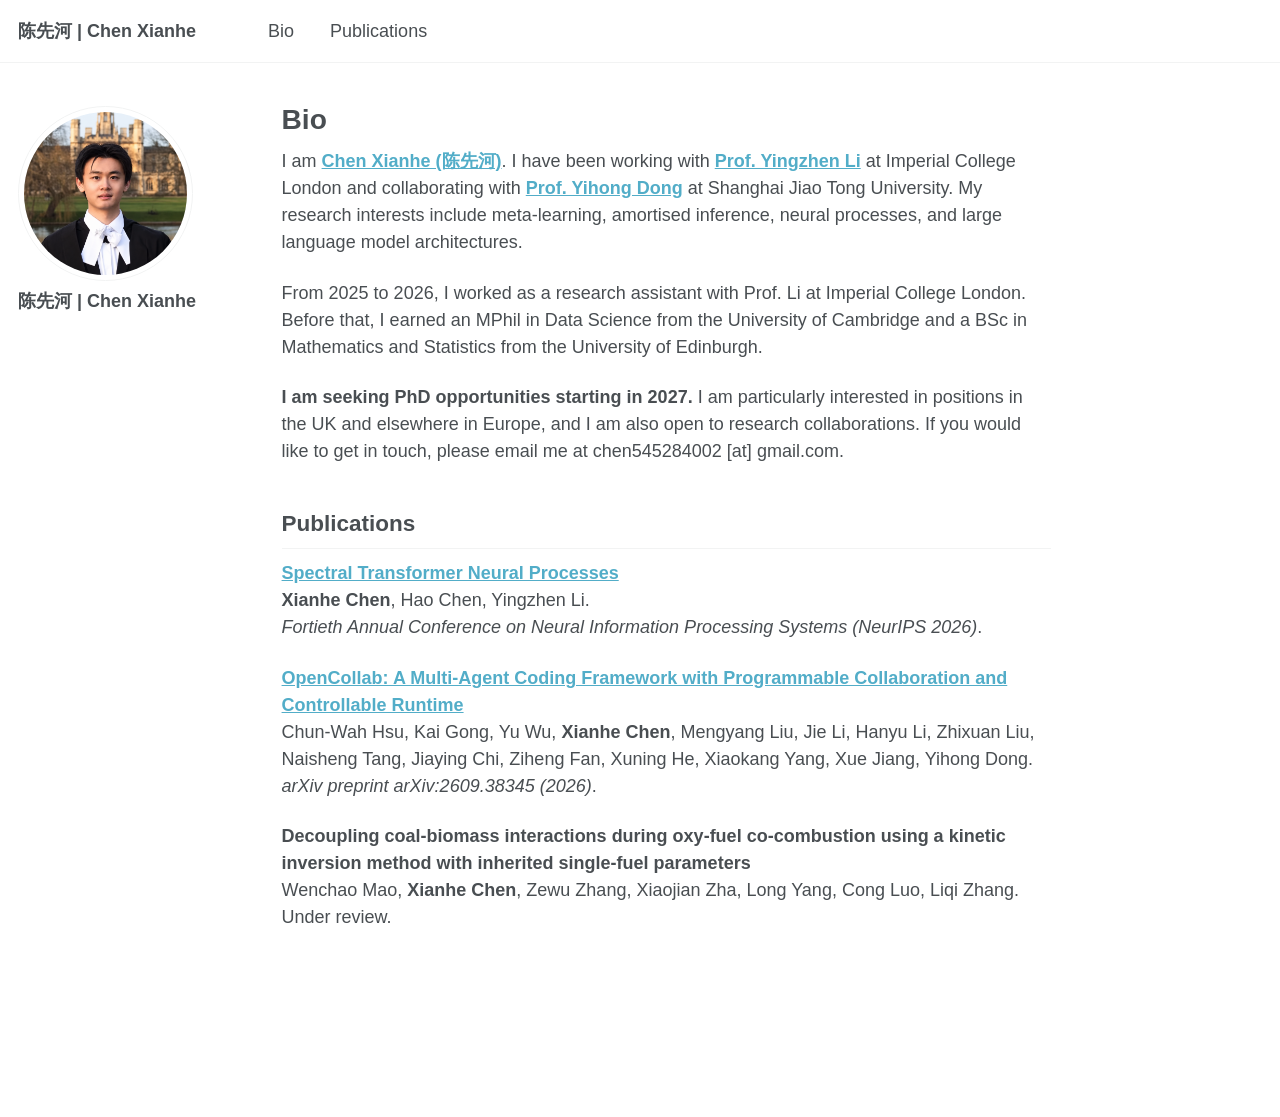
==== commit e800d57f: "Add files via upload" ====
--- a/index.html
+++ b/index.html
@@ -1 +1 @@
-<!doctype html><html lang="en"><head><meta charset="utf-8"><meta name="viewport" content="width=device-width, initial-scale=1"><title>Chen Xianhe (陈先河) | Research and Publications</title><meta name="description" content="Chen Xianhe (陈先河) researches meta-learning, amortised inference, neural processes, and large language model architectures. Biography and publications."><link rel="canonical" href="https://chanxianhe.github.io/website/"><link rel="stylesheet" href="./main.css"></head><body><div class="masthead"><div class="masthead__inner-wrap"><div class="masthead__menu"><nav id="site-nav" class="greedy-nav"><ul class="visible-links"><li class="masthead__menu-item masthead__menu-item--lg persist"><a href="./">陈先河 | Chen Xianhe</a></li><li class="masthead__menu-item"><a href="./">Bio</a></li><li class="masthead__menu-item"><a href="#publications">Publications</a></li></ul></nav></div></div></div><div id="main" role="main"><div class="sidebar sticky"><div itemscope itemtype="http://schema.org/Person"><div class="author__avatar"><img src="./images/chen-xianhe-avatar.png" class="author__avatar" alt="Chen Xianhe"></div><div class="author__content"><h3 class="author__name">陈先河 | Chen Xianhe</h3></div></div></div><article class="page" itemscope itemtype="http://schema.org/CreativeWork"><div class="page__inner-wrap"><header><h1 class="page__title" itemprop="headline">Bio</h1></header><section class="page__content" itemprop="text"><p>I am <strong><a href="./about-me/">Chen Xianhe (陈先河)</a></strong>. I have been working with <strong><a href="https://profiles.imperial.ac.uk/yingzhen.li">Prof. Yingzhen Li</a></strong> at Imperial College London and collaborating with <strong><a href="https://scholar.google.com/citations?user=-bNMkykAAAAJ">Prof. Yihong Dong</a></strong> at Shanghai Jiao Tong University. My research interests include meta-learning, amortised inference, neural processes, and large language model architectures.</p><p>From 2025 to 2026, I worked as a research assistant with Prof. Li at Imperial College London. Before that, I earned an MPhil in Data Science from the University of Cambridge and a BSc in Mathematics and Statistics from the University of Edinburgh.</p><p><strong>I am seeking PhD opportunities starting in 2027.</strong> I am particularly interested in positions in the UK and elsewhere in Europe, and I am also open to research collaborations. If you would like to get in touch, please email me at chen545284002 [at] gmail.com.</p><h2 id="publications">Publications</h2><p><strong><a href="https://arxiv.org/abs/2605.09498">Spectral Transformer Neural Processes</a></strong><br><strong>Xianhe Chen</strong>, Hao Chen, Yingzhen Li.<br><em>Fortieth Annual Conference on Neural Information Processing Systems (NeurIPS 2026)</em>.</p><p><strong>Decoupling coal-biomass interactions during oxy-fuel co-combustion using a kinetic inversion method with inherited single-fuel parameters</strong><br>Wenchao Mao, <strong>Xianhe Chen</strong>, Zewu Zhang, Xiaojian Zha, Long Yang, Cong Luo, Liqi Zhang.<br>Under review.</p></section></div></article></div></body></html>+<!doctype html><html lang="en"><head><meta charset="utf-8"><meta name="viewport" content="width=device-width, initial-scale=1"><title>Xianhe Chen (陈先河) | Research and Publications</title><meta name="description" content="Xianhe Chen (also Chen Xianhe, 陈先河) researches meta-learning, amortised inference, neural processes, and large language model architectures. Biography and publications."><link rel="canonical" href="https://chanxianhe.github.io/website/"><script type="application/ld+json">{"@context":"https://schema.org","@type":"Person","name":"Xianhe Chen","alternateName":["Chen Xianhe","陈先河"],"url":"https://chanxianhe.github.io/website/","sameAs":["https://github.com/ChanXianHe"]}</script><link rel="stylesheet" href="./main.css"></head><body><div class="masthead"><div class="masthead__inner-wrap"><div class="masthead__menu"><nav id="site-nav" class="greedy-nav"><ul class="visible-links"><li class="masthead__menu-item masthead__menu-item--lg persist"><a href="./">陈先河 | Chen Xianhe</a></li><li class="masthead__menu-item"><a href="./">Bio</a></li><li class="masthead__menu-item"><a href="#publications">Publications</a></li></ul></nav></div></div></div><div id="main" role="main"><div class="sidebar sticky"><div itemscope itemtype="http://schema.org/Person"><div class="author__avatar"><img src="./images/chen-xianhe-avatar.png" class="author__avatar" alt="Chen Xianhe"></div><div class="author__content"><h3 class="author__name">陈先河 | Chen Xianhe</h3></div></div></div><article class="page" itemscope itemtype="http://schema.org/CreativeWork"><div class="page__inner-wrap"><header><h1 class="page__title" itemprop="headline">Bio</h1></header><section class="page__content" itemprop="text"><p>I am <strong><a href="./about-me/">Chen Xianhe (陈先河)</a></strong>. I have been working with <strong><a href="https://profiles.imperial.ac.uk/yingzhen.li">Prof. Yingzhen Li</a></strong> at Imperial College London and collaborating with <strong><a href="https://scholar.google.com/citations?user=-bNMkykAAAAJ">Prof. Yihong Dong</a></strong> at Shanghai Jiao Tong University. My research interests include meta-learning, amortised inference, neural processes, and large language model architectures.</p><p>From 2025 to 2026, I worked as a research assistant with Prof. Li at Imperial College London. Before that, I earned an MPhil in Data Science from the University of Cambridge and a BSc in Mathematics and Statistics from the University of Edinburgh.</p><p><strong>I am seeking PhD opportunities starting in 2027.</strong> I am particularly interested in positions in the UK and elsewhere in Europe, and I am also open to research collaborations. If you would like to get in touch, please email me at chen545284002 [at] gmail.com.</p><h2 id="publications">Publications</h2><p><strong><a href="https://arxiv.org/abs/2605.09498">Spectral Transformer Neural Processes</a></strong><br><strong>Xianhe Chen</strong>, Hao Chen, Yingzhen Li.<br><em>Fortieth Annual Conference on Neural Information Processing Systems (NeurIPS 2026)</em>.</p><p><strong><a href="https://arxiv.org/abs/2609.38345">OpenCollab: A Multi-Agent Coding Framework with Programmable Collaboration and Controllable Runtime</a></strong><br>Chun-Wah Hsu, Kai Gong, Yu Wu, <strong>Xianhe Chen</strong>, Mengyang Liu, Jie Li, Hanyu Li, Zhixuan Liu, Naisheng Tang, Jiaying Chi, Ziheng Fan, Xuning He, Xiaokang Yang, Xue Jiang, Yihong Dong.<br><em>arXiv preprint arXiv:2609.38345 (2026)</em>.</p><p><strong>Decoupling coal-biomass interactions during oxy-fuel co-combustion using a kinetic inversion method with inherited single-fuel parameters</strong><br>Wenchao Mao, <strong>Xianhe Chen</strong>, Zewu Zhang, Xiaojian Zha, Long Yang, Cong Luo, Liqi Zhang.<br>Under review.</p></section></div></article></div></body></html>
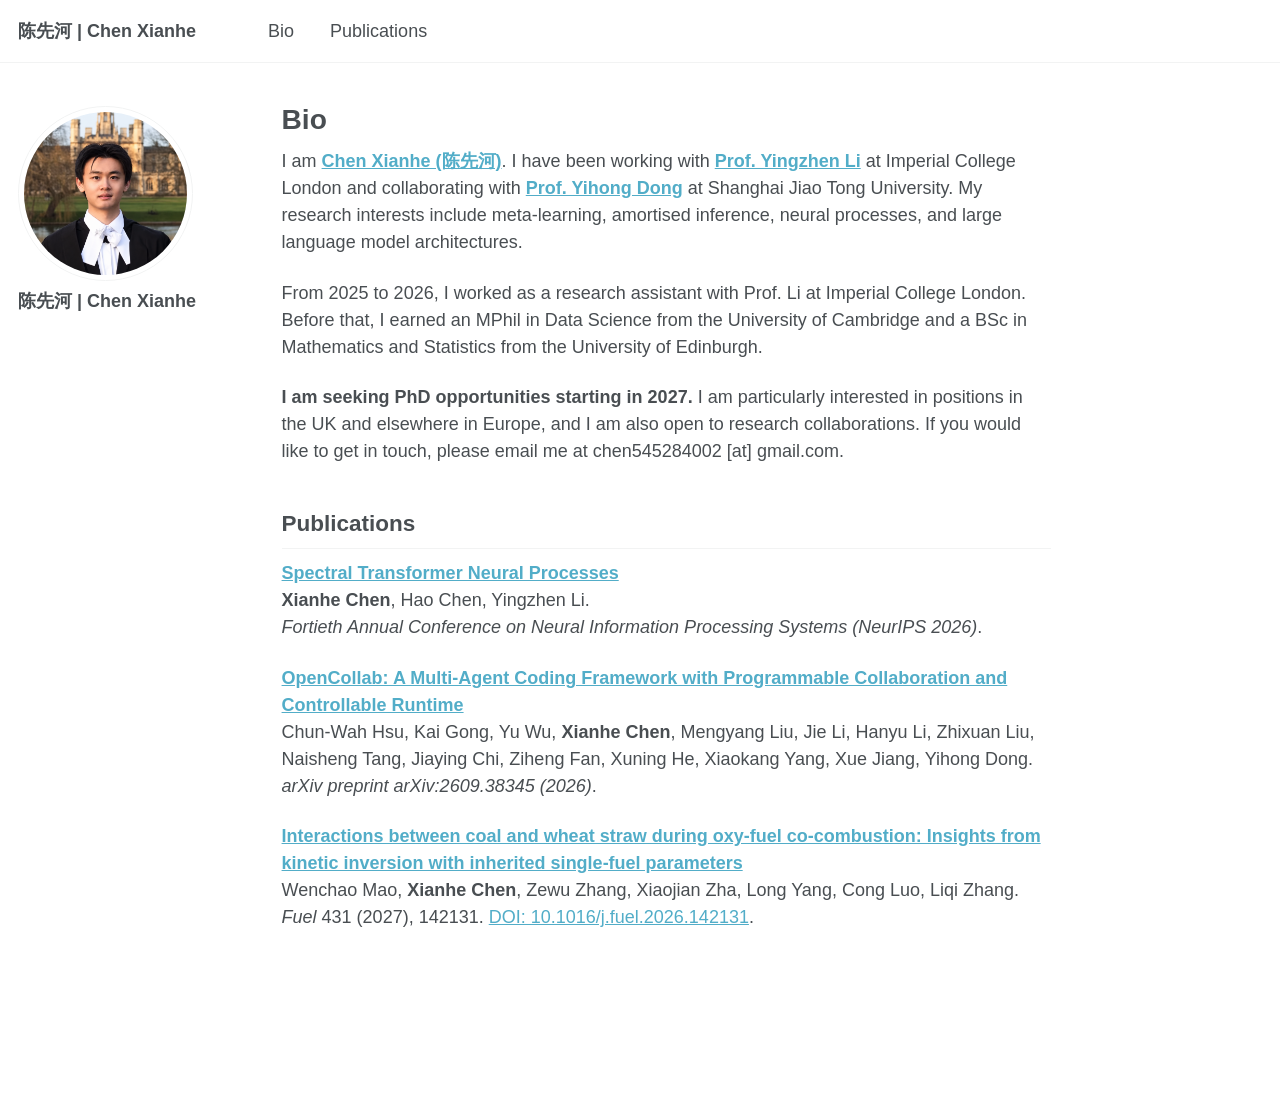
==== commit bf5e680c: "Add files via upload" ====
--- a/index.html
+++ b/index.html
@@ -1 +1 @@
-<!doctype html><html lang="en"><head><meta charset="utf-8"><meta name="viewport" content="width=device-width, initial-scale=1"><title>Xianhe Chen (陈先河) | Research and Publications</title><meta name="description" content="Xianhe Chen (also Chen Xianhe, 陈先河) researches meta-learning, amortised inference, neural processes, and large language model architectures. Biography and publications."><link rel="canonical" href="https://chanxianhe.github.io/website/"><script type="application/ld+json">{"@context":"https://schema.org","@type":"Person","name":"Xianhe Chen","alternateName":["Chen Xianhe","陈先河"],"url":"https://chanxianhe.github.io/website/","sameAs":["https://github.com/ChanXianHe"]}</script><link rel="stylesheet" href="./main.css"></head><body><div class="masthead"><div class="masthead__inner-wrap"><div class="masthead__menu"><nav id="site-nav" class="greedy-nav"><ul class="visible-links"><li class="masthead__menu-item masthead__menu-item--lg persist"><a href="./">陈先河 | Chen Xianhe</a></li><li class="masthead__menu-item"><a href="./">Bio</a></li><li class="masthead__menu-item"><a href="#publications">Publications</a></li></ul></nav></div></div></div><div id="main" role="main"><div class="sidebar sticky"><div itemscope itemtype="http://schema.org/Person"><div class="author__avatar"><img src="./images/chen-xianhe-avatar.png" class="author__avatar" alt="Chen Xianhe"></div><div class="author__content"><h3 class="author__name">陈先河 | Chen Xianhe</h3></div></div></div><article class="page" itemscope itemtype="http://schema.org/CreativeWork"><div class="page__inner-wrap"><header><h1 class="page__title" itemprop="headline">Bio</h1></header><section class="page__content" itemprop="text"><p>I am <strong><a href="./about-me/">Chen Xianhe (陈先河)</a></strong>. I have been working with <strong><a href="https://profiles.imperial.ac.uk/yingzhen.li">Prof. Yingzhen Li</a></strong> at Imperial College London and collaborating with <strong><a href="https://scholar.google.com/citations?user=-bNMkykAAAAJ">Prof. Yihong Dong</a></strong> at Shanghai Jiao Tong University. My research interests include meta-learning, amortised inference, neural processes, and large language model architectures.</p><p>From 2025 to 2026, I worked as a research assistant with Prof. Li at Imperial College London. Before that, I earned an MPhil in Data Science from the University of Cambridge and a BSc in Mathematics and Statistics from the University of Edinburgh.</p><p><strong>I am seeking PhD opportunities starting in 2027.</strong> I am particularly interested in positions in the UK and elsewhere in Europe, and I am also open to research collaborations. If you would like to get in touch, please email me at chen545284002 [at] gmail.com.</p><h2 id="publications">Publications</h2><p><strong><a href="https://arxiv.org/abs/2605.09498">Spectral Transformer Neural Processes</a></strong><br><strong>Xianhe Chen</strong>, Hao Chen, Yingzhen Li.<br><em>Fortieth Annual Conference on Neural Information Processing Systems (NeurIPS 2026)</em>.</p><p><strong><a href="https://arxiv.org/abs/2609.38345">OpenCollab: A Multi-Agent Coding Framework with Programmable Collaboration and Controllable Runtime</a></strong><br>Chun-Wah Hsu, Kai Gong, Yu Wu, <strong>Xianhe Chen</strong>, Mengyang Liu, Jie Li, Hanyu Li, Zhixuan Liu, Naisheng Tang, Jiaying Chi, Ziheng Fan, Xuning He, Xiaokang Yang, Xue Jiang, Yihong Dong.<br><em>arXiv preprint arXiv:2609.38345 (2026)</em>.</p><p><strong>Decoupling coal-biomass interactions during oxy-fuel co-combustion using a kinetic inversion method with inherited single-fuel parameters</strong><br>Wenchao Mao, <strong>Xianhe Chen</strong>, Zewu Zhang, Xiaojian Zha, Long Yang, Cong Luo, Liqi Zhang.<br>Under review.</p></section></div></article></div></body></html>+<!doctype html><html lang="en"><head><meta charset="utf-8"><meta name="viewport" content="width=device-width, initial-scale=1"><title>Xianhe Chen (陈先河) | Research and Publications</title><meta name="description" content="Xianhe Chen (also Chen Xianhe, 陈先河) researches meta-learning, amortised inference, neural processes, and large language model architectures. Biography and publications."><link rel="canonical" href="https://chanxianhe.github.io/website/"><script type="application/ld+json">{"@context":"https://schema.org","@type":"Person","name":"Xianhe Chen","alternateName":["Chen Xianhe","陈先河"],"url":"https://chanxianhe.github.io/website/","sameAs":["https://github.com/ChanXianHe"]}</script><link rel="stylesheet" href="./main.css"></head><body><div class="masthead"><div class="masthead__inner-wrap"><div class="masthead__menu"><nav id="site-nav" class="greedy-nav"><ul class="visible-links"><li class="masthead__menu-item masthead__menu-item--lg persist"><a href="./">陈先河 | Chen Xianhe</a></li><li class="masthead__menu-item"><a href="./">Bio</a></li><li class="masthead__menu-item"><a href="#publications">Publications</a></li></ul></nav></div></div></div><div id="main" role="main"><div class="sidebar sticky"><div itemscope itemtype="http://schema.org/Person"><div class="author__avatar"><img src="./images/chen-xianhe-avatar.png" class="author__avatar" alt="Chen Xianhe"></div><div class="author__content"><h3 class="author__name">陈先河 | Chen Xianhe</h3></div></div></div><article class="page" itemscope itemtype="http://schema.org/CreativeWork"><div class="page__inner-wrap"><header><h1 class="page__title" itemprop="headline">Bio</h1></header><section class="page__content" itemprop="text"><p>I am <strong><a href="./about-me/">Chen Xianhe (陈先河)</a></strong>. I have been working with <strong><a href="https://profiles.imperial.ac.uk/yingzhen.li">Prof. Yingzhen Li</a></strong> at Imperial College London and collaborating with <strong><a href="https://scholar.google.com/citations?user=-bNMkykAAAAJ">Prof. Yihong Dong</a></strong> at Shanghai Jiao Tong University. My research interests include meta-learning, amortised inference, neural processes, and large language model architectures.</p><p>From 2025 to 2026, I worked as a research assistant with Prof. Li at Imperial College London. Before that, I earned an MPhil in Data Science from the University of Cambridge and a BSc in Mathematics and Statistics from the University of Edinburgh.</p><p><strong>I am seeking PhD opportunities starting in 2027.</strong> I am particularly interested in positions in the UK and elsewhere in Europe, and I am also open to research collaborations. If you would like to get in touch, please email me at chen545284002 [at] gmail.com.</p><h2 id="publications">Publications</h2><p><strong><a href="https://arxiv.org/abs/2605.09498">Spectral Transformer Neural Processes</a></strong><br><strong>Xianhe Chen</strong>, Hao Chen, Yingzhen Li.<br><em>Fortieth Annual Conference on Neural Information Processing Systems (NeurIPS 2026)</em>.</p><p><strong><a href="https://arxiv.org/abs/2609.38345">OpenCollab: A Multi-Agent Coding Framework with Programmable Collaboration and Controllable Runtime</a></strong><br>Chun-Wah Hsu, Kai Gong, Yu Wu, <strong>Xianhe Chen</strong>, Mengyang Liu, Jie Li, Hanyu Li, Zhixuan Liu, Naisheng Tang, Jiaying Chi, Ziheng Fan, Xuning He, Xiaokang Yang, Xue Jiang, Yihong Dong.<br><em>arXiv preprint arXiv:2609.38345 (2026)</em>.</p><p><strong><a href="https://doi.org/10.1016/j.fuel.2026.142131">Interactions between coal and wheat straw during oxy-fuel co-combustion: Insights from kinetic inversion with inherited single-fuel parameters</a></strong><br>Wenchao Mao, <strong>Xianhe Chen</strong>, Zewu Zhang, Xiaojian Zha, Long Yang, Cong Luo, Liqi Zhang.<br><em>Fuel</em> 431 (2027), 142131. <a href="https://doi.org/10.1016/j.fuel.2026.142131">DOI: 10.1016/j.fuel.2026.142131</a>.</p></section></div></article></div></body></html>
